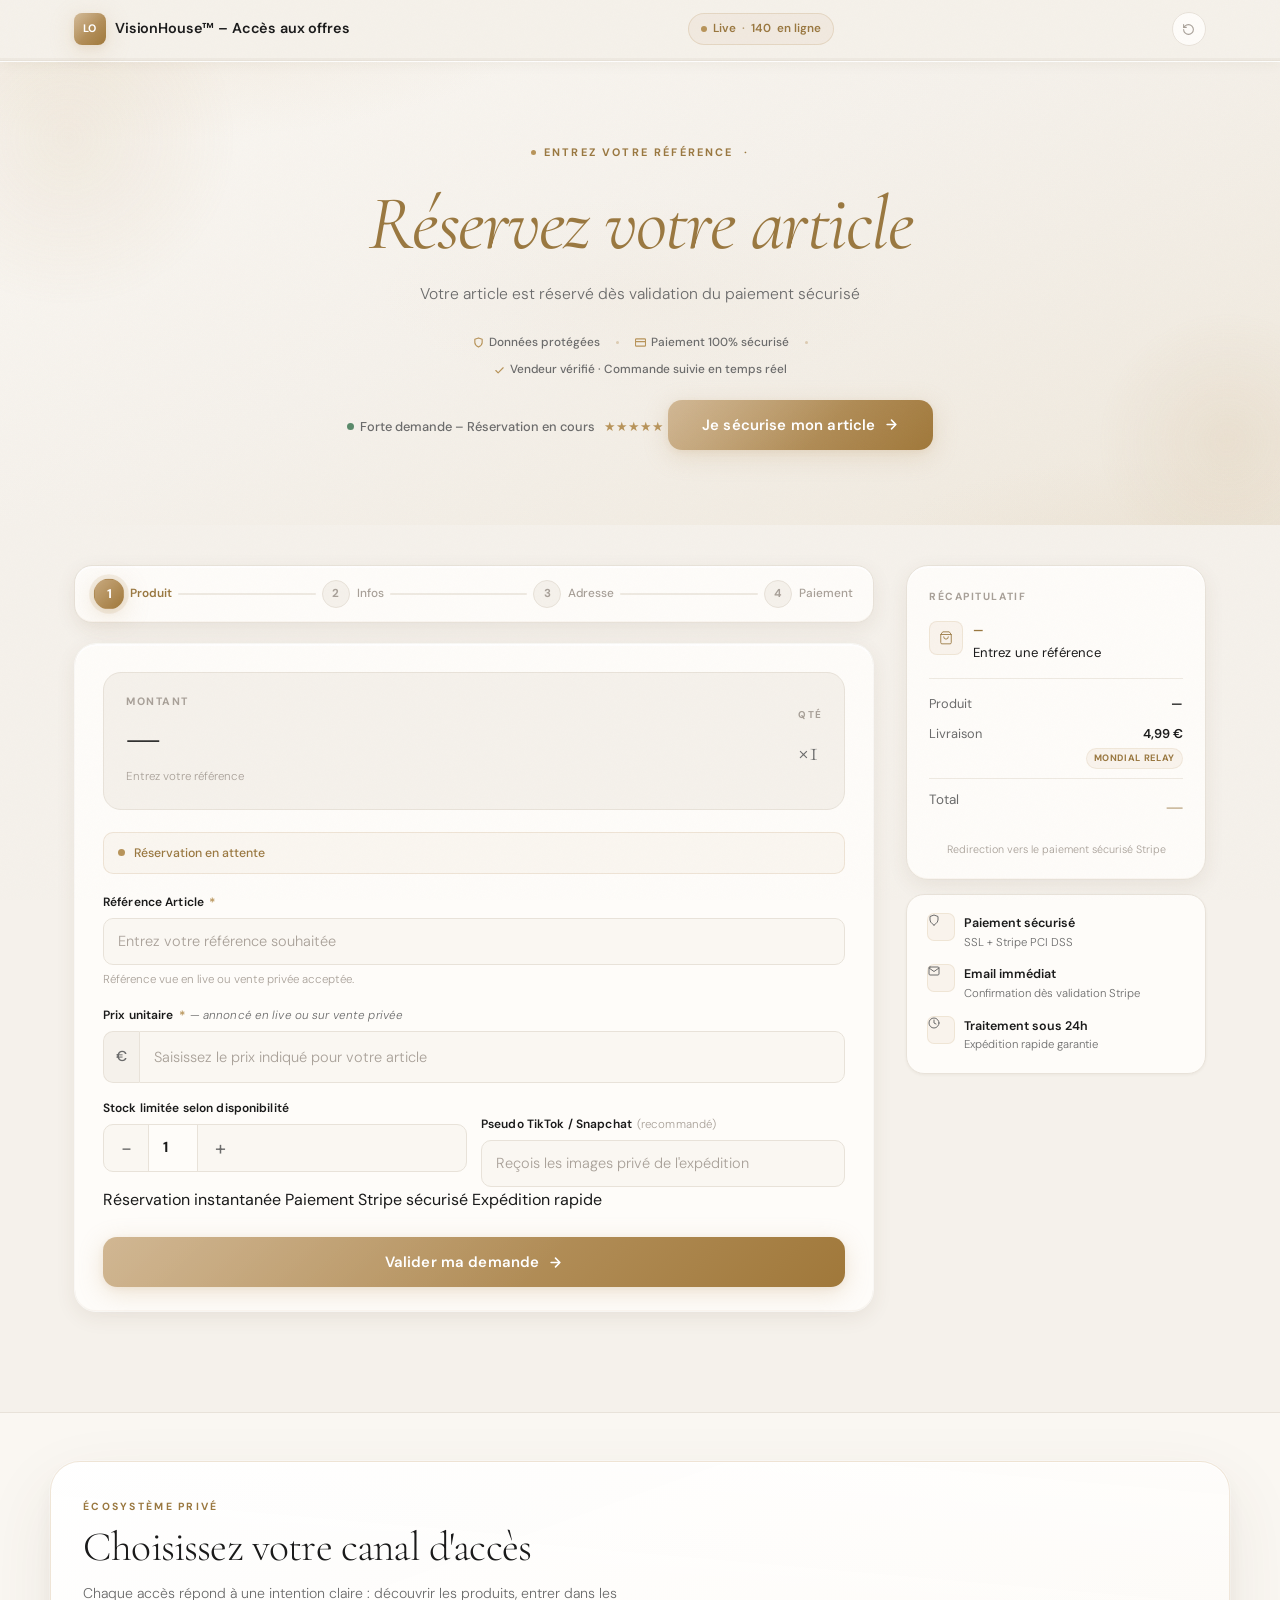
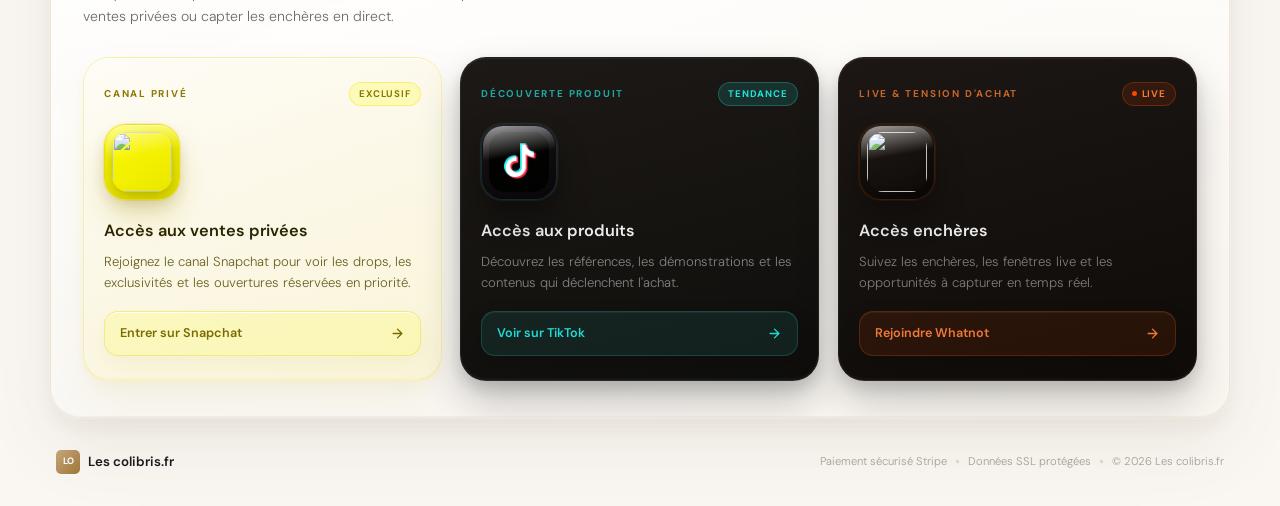
==== index.html @ d2e12705 "Update index.html" ====
<!doctype html>
<html lang="fr">
<head>
  <meta charset="UTF-8" />
  <meta name="viewport" content="width=device-width, initial-scale=1.0, viewport-fit=cover" />
  <title>VisionHouse — Réservation</title>
  <meta name="description" content="Commande express sécurisée. Remplissez en 60 secondes, payez via Stripe." />
  <meta name="theme-color" content="#F5F1EB" />
  <link rel="preconnect" href="https://fonts.googleapis.com" />
  <link rel="preconnect" href="https://fonts.gstatic.com" crossorigin />
  <link href="https://fonts.googleapis.com/css2?family=Cormorant+Garamond:ital,wght@0,300;0,400;0,600;1,300;1,400&family=DM+Sans:opsz,wght@9..40,300;9..40,400;9..40,500;9..40,600&display=swap" rel="stylesheet" />
  <link rel="stylesheet" href="styles.css" />
</head>
<body>

  <div class="grain" aria-hidden="true"></div>

  <!-- ══ TOPBAR ══════════════════════════════════════════════════════ -->
  <header class="topbar" id="topbar" role="banner">
    <div class="topbar-inner">
      <div class="topbar-brand" aria-label="VisionHouse">
        <span class="brand-mark" aria-hidden="true">LO</span>
        <span class="brand-name">VisionHouse™ – Accès aux offres
</span>
      </div>
      <div class="topbar-live" id="topbarLive" role="status" aria-live="polite" aria-label="Indicateur en direct">
        <span class="live-dot" aria-hidden="true"></span>
        <span class="live-label">Live</span>
        <span class="live-sep" aria-hidden="true">·</span>
        <span id="liveViewers" aria-label="Utilisateurs en ligne">142</span>
        <span> en ligne</span>
      </div>
      <button class="reset-btn" id="resetAllBtn" type="button" aria-label="Nouvelle commande" title="Nouvelle commande">
        <svg width="13" height="13" viewBox="0 0 24 24" fill="none" stroke="currentColor" stroke-width="2" stroke-linecap="round" stroke-linejoin="round" aria-hidden="true"><path d="M3 12a9 9 0 1 0 9-9 9.75 9.75 0 0 0-6.74 2.74L3 8"/><path d="M3 3v5h5"/></svg>
      </button>
    </div>
    <div class="progress-track" role="progressbar" aria-label="Progression du formulaire" aria-valuemin="0" aria-valuemax="100" aria-valuenow="0">
      <div class="progress-fill" id="progressBar"></div>
    </div>
  </header>

  <!-- ══ HERO ════════════════════════════════════════════════════════ -->
  <section class="hero" aria-labelledby="heroHeading">
    <div class="hero-orbs" aria-hidden="true">
      <span class="hero-orb hero-orb--1"></span>
      <span class="hero-orb hero-orb--2"></span>
    </div>
    <div class="hero-inner">
      <div class="hero-kicker">
        <span class="kicker-pulse" aria-hidden="true"></span>
        Entrez votre référence &nbsp;·
      </div>
      <h1 class="hero-h1" id="heroHeading"><em>Réservez votre article</em></h1>
      <p class="hero-sub">Votre article est réservé dès validation du paiement sécurisé</p>

      <div class="hero-trust" role="list" aria-label="Garanties">
        <span class="htrust-item" role="listitem">
          <svg width="11" height="11" viewBox="0 0 24 24" fill="none" stroke="currentColor" stroke-width="2.5" stroke-linecap="round" stroke-linejoin="round" aria-hidden="true"><path d="M12 22s8-4 8-10V5l-8-3-8 3v7c0 6 8 10 8 10z"/></svg>
          Données protégées
        </span>
        <span class="htrust-sep" aria-hidden="true"></span>
        <span class="htrust-item" role="listitem">
          <svg width="11" height="11" viewBox="0 0 24 24" fill="none" stroke="currentColor" stroke-width="2.5" stroke-linecap="round" stroke-linejoin="round" aria-hidden="true"><rect x="1" y="4" width="22" height="16" rx="2"/><line x1="1" y1="10" x2="23" y2="10"/></svg>
          Paiement 100% sécurisé
        </span>
        <span class="htrust-sep" aria-hidden="true"></span>
        <span class="htrust-item" role="listitem">
          <svg width="11" height="11" viewBox="0 0 24 24" fill="none" stroke="currentColor" stroke-width="2.5" stroke-linecap="round" stroke-linejoin="round" aria-hidden="true"><polyline points="20 6 9 17 4 12"/></svg>
          Vendeur vérifié · Commande suivie en temps réel
        </span>
      </div>

      <div class="hero-social" role="status" aria-live="polite">
        <span class="social-pulse" aria-hidden="true"></span>
        Forte demande – Réservation en cours
        <span class="social-stars" aria-label="5 étoiles">&nbsp;★★★★★</span>
      </div>

      <a href="#tunnel" class="hero-cta js-ripple">
        Je sécurise mon article
        <svg width="15" height="15" viewBox="0 0 24 24" fill="none" stroke="currentColor" stroke-width="2.5" stroke-linecap="round" stroke-linejoin="round" aria-hidden="true"><path d="M5 12h14M12 5l7 7-7 7"/></svg>
      </a>
    </div>
  </section>

  <!-- ══ TUNNEL ══════════════════════════════════════════════════════ -->
  <main class="tunnel-wrap" id="tunnel">
    <div class="tunnel-layout">

      <!-- ── FORM COLUMN ── -->
      <div class="tunnel-col">

        <!-- Step breadcrumb -->
        <nav class="step-nav" id="stepNav" aria-label="Étapes de commande">
          <div class="sn-item active" id="sn1" data-step="1" aria-current="step" role="button" tabindex="0">
            <span class="sn-num" aria-hidden="true">
              <span class="sn-num-inner">1</span>
              <svg class="sn-check-icon" width="10" height="10" viewBox="0 0 24 24" fill="none" stroke="currentColor" stroke-width="3" stroke-linecap="round" stroke-linejoin="round"><polyline points="20 6 9 17 4 12"/></svg>
            </span>
            <span class="sn-label">Produit</span>
          </div>
          <div class="sn-line" id="snLine1" aria-hidden="true"></div>
          <div class="sn-item" id="sn2" data-step="2" role="button" tabindex="-1">
            <span class="sn-num" aria-hidden="true">
              <span class="sn-num-inner">2</span>
              <svg class="sn-check-icon" width="10" height="10" viewBox="0 0 24 24" fill="none" stroke="currentColor" stroke-width="3" stroke-linecap="round" stroke-linejoin="round"><polyline points="20 6 9 17 4 12"/></svg>
            </span>
            <span class="sn-label">Infos</span>
          </div>
          <div class="sn-line" id="snLine2" aria-hidden="true"></div>
          <div class="sn-item" id="sn3" data-step="3" role="button" tabindex="-1">
            <span class="sn-num" aria-hidden="true">
              <span class="sn-num-inner">3</span>
              <svg class="sn-check-icon" width="10" height="10" viewBox="0 0 24 24" fill="none" stroke="currentColor" stroke-width="3" stroke-linecap="round" stroke-linejoin="round"><polyline points="20 6 9 17 4 12"/></svg>
            </span>
            <span class="sn-label">Adresse</span>
          </div>
          <div class="sn-line" id="snLine3" aria-hidden="true"></div>
          <div class="sn-item" id="sn4" data-step="4" role="button" tabindex="-1">
            <span class="sn-num" aria-hidden="true">
              <span class="sn-num-inner">4</span>
              <svg class="sn-check-icon" width="10" height="10" viewBox="0 0 24 24" fill="none" stroke="currentColor" stroke-width="3" stroke-linecap="round" stroke-linejoin="round"><polyline points="20 6 9 17 4 12"/></svg>
            </span>
            <span class="sn-label">Paiement</span>
          </div>
        </nav>

        <!-- Bandeau retour Stripe (success / canceled) -->
        <div id="stripeReturnBanner" hidden role="status" aria-live="polite"></div>

        <form id="orderForm" method="POST" action="https://formspree.io/f/mdayoorr" novalidate aria-label="Formulaire de commande">
          <!-- ⚙ CONFIG : modifiez uniquement app.js → CONFIG -->
          <!-- Hidden fields Formspree -->
          <input type="hidden" name="_subject"          value="🛍 Nouvelle commande VisionHouse" />
          <input type="hidden" name="intent_id"         id="hiddenIntentId"     value="" />
          <input type="hidden" name="montant_produit"   id="hiddenAmount"       value="0.00" />
          <input type="hidden" name="quantite"          id="hiddenQuantity"     value="1" />
          <input type="hidden" name="montant_livraison" id="hiddenShipping"     value="4.99" />
          <input type="hidden" name="montant_total"     id="hiddenTotal"        value="4.99" />
          <input type="hidden" name="mode_livraison"    id="hiddenDeliveryMode" value="mondial-relay" />
          <input type="hidden" name="transporteur"      id="hiddenTransporter"  value="Mondial Relay" />
          <input type="hidden" name="mode_paiement"     id="hiddenPaymentMode"  value="stripe" />

          <!-- ── Champs de suivi commande (gérés automatiquement par app.js) ── -->
          <!-- reference_commande : identifiant unique VH-AAAA-MM-JJ-HHMMSS-XXXX -->
          <input type="hidden" name="reference_commande" id="hiddenRefCommande"      value="" />
          <!-- statut_commande : "Client en attente de paiement" avant Stripe -->
          <!--                   "Client payé" après confirmation webhook Stripe  -->
          <input type="hidden" name="statut_commande"    id="hiddenStatutCommande"   value="Client en attente de paiement" />
          <!-- statut_logistique : vide avant paiement, "À expédier" après confirmation -->
          <input type="hidden" name="statut_logistique"  id="hiddenStatutLogistique" value="" />

          <input type="text"   name="_gotcha" style="display:none" tabindex="-1" autocomplete="off" aria-hidden="true" />

          <!-- ────────────── STEP 1 — PRODUIT ────────────── -->
          <div class="form-step active" id="step1" role="region" aria-label="Étape 1 : Produit">

            <!-- Dynamic price card -->
            <div class="price-card" id="amountCard">
              <div class="pc-left">
                <span class="pc-label">Montant</span>
                <div class="pc-amount">
                  <span id="amountDisplay" class="pc-num" aria-live="polite">—</span>
                  <span id="amountCurrency" class="pc-curr" aria-hidden="true"></span>
                </div>
                <span class="pc-hint" id="amountHint" aria-live="polite">Entrez votre référence</span>
              </div>
              <div class="pc-right" id="amountCardRight">
                <span class="pc-qty-lbl">Qté</span>
                <span class="pc-qty-val" id="amountQtyDisplay" aria-live="polite">×1</span>
              </div>
            </div>

            <!-- Urgency strip (shown when product recognized) -->
            <div class="urgency-strip" id="urgencyStrip" hidden role="status" aria-live="polite">
              <span class="urg-pulse" aria-hidden="true"></span>
              <span id="urgencyText">Réservation en attente</span>
            </div>

            <div class="field">
              <label class="field-label" for="reference">Référence Article <span class="req" aria-label="obligatoire">*</span></label>
              <div class="input-wrap">
                <input id="reference" name="reference" type="text"
                  class="inp inp--ref"
                  placeholder="Entrez votre référence souhaitée"
                  required autocomplete="off" spellcheck="false"
                  aria-describedby="refHint referenceError" />
                <span class="inp-icon" id="refIcon" aria-hidden="true"></span>
              </div>
              <span class="field-hint" id="refHint">Référence vue en live ou vente privée acceptée.</span>
              <span class="field-err" id="referenceError" role="alert" aria-live="polite"></span>
            </div>

            <div class="field" id="customPriceField" hidden>
              <label class="field-label" for="prix_unitaire">Prix unitaire <span class="req" aria-label="obligatoire">*</span> <em class="field-sublabel">— annoncé en live ou sur vente privée</em></label>
              <div class="input-wrap input-wrap--price">
                <span class="price-pre" aria-hidden="true">€</span>
                <input id="prix_unitaire" name="prix_unitaire" type="number"
                  class="inp inp--price"
                  placeholder="Saisissez le prix indiqué pour votre article" min="0" step="0.01"
                  aria-describedby="prix_unitaireError" />
              </div>
              <span class="field-err" id="prix_unitaireError" role="alert" aria-live="polite"></span>
            </div>

            <div class="row-2">
              <div class="field">
                <label class="field-label" for="quantite">Stock limitée selon disponibilité</label>
                <div class="qty-wrap" role="group" aria-label="Sélecteur de quantité">
                  <button type="button" class="qty-btn" id="qtyMinus" aria-label="Diminuer la quantité">−</button>
                  <input id="quantite" name="quantite" type="number"
                    class="inp inp--qty" value="1" min="1" max="99" readonly
                    aria-label="Quantité" />
                  <button type="button" class="qty-btn" id="qtyPlus" aria-label="Augmenter la quantité">+</button>
                </div>
              </div>
              <div class="field">
                <label class="field-label" for="pseudo">Pseudo TikTok / Snapchat <span class="opt">(recommandé)</span></label>
                <input id="pseudo" name="pseudo" type="text"
                  class="inp" placeholder="Reçois les images privé de l'expédition"
                  autocomplete="username" />
              </div>
            </div>

            <div class="product-confidence" aria-label="Éléments de confiance">
              <span class="pcf-item">Réservation instantanée</span>
              <span class="pcf-dot" aria-hidden="true"></span>
              <span class="pcf-item">Paiement Stripe sécurisé</span>
              <span class="pcf-dot" aria-hidden="true"></span>
              <span class="pcf-item">Expédition rapide</span>
            </div>

            <button type="button" class="step-next js-ripple" id="step1Next" aria-label="Valider ma demande et passer à l'étape suivante">
              Valider ma demande
              <svg width="15" height="15" viewBox="0 0 24 24" fill="none" stroke="currentColor" stroke-width="2.5" stroke-linecap="round" stroke-linejoin="round" aria-hidden="true"><path d="M5 12h14M12 5l7 7-7 7"/></svg>
            </button>
          </div>

          <!-- ────────────── STEP 2 — COORDONNÉES ────────────── -->
          <div class="form-step" id="step2" hidden role="region" aria-label="Étape 2 : Coordonnées">

            <div class="step-summary" id="step1Summary" role="status" aria-live="polite">
              <!-- filled by JS -->
            </div>

            <div class="row-2">
              <div class="field">
                <label class="field-label" for="prenom">Prénom <span class="req" aria-label="obligatoire">*</span></label>
                <input id="prenom" name="prenom" type="text"
                  class="inp" placeholder="Marie"
                  required autocomplete="given-name"
                  aria-describedby="prenomError" />
                <span class="field-err" id="prenomError" role="alert" aria-live="polite"></span>
              </div>
              <div class="field">
                <label class="field-label" for="nom">Nom <span class="req" aria-label="obligatoire">*</span></label>
                <input id="nom" name="nom" type="text"
                  class="inp" placeholder="Dupont"
                  required autocomplete="family-name"
                  aria-describedby="nomError" />
                <span class="field-err" id="nomError" role="alert" aria-live="polite"></span>
              </div>
            </div>

            <div class="field">
              <label class="field-label" for="email">Email <span class="req" aria-label="obligatoire">*</span></label>
              <input id="email" name="email" type="email"
                class="inp" placeholder="marie@email.com"
                required autocomplete="email"
                aria-describedby="emailHint emailError" />
              <span class="field-hint" id="emailHint">Confirmation de commande envoyée ici.</span>
              <span class="field-err" id="emailError" role="alert" aria-live="polite"></span>
            </div>

            <div class="field">
              <label class="field-label" for="telephone">Téléphone <span class="req" aria-label="obligatoire">*</span></label>
              <input id="telephone" name="telephone" type="tel"
                class="inp" placeholder="06 00 00 00 00"
                required autocomplete="tel"
                aria-describedby="telephoneError" />
              <span class="field-err" id="telephoneError" role="alert" aria-live="polite"></span>
            </div>

            <button type="button" class="step-next js-ripple" id="step2Next" aria-label="Continuer vers l'étape adresse">
              Continuer
              <svg width="15" height="15" viewBox="0 0 24 24" fill="none" stroke="currentColor" stroke-width="2.5" stroke-linecap="round" stroke-linejoin="round" aria-hidden="true"><path d="M5 12h14M12 5l7 7-7 7"/></svg>
            </button>
          </div>

          <!-- ────────────── STEP 3 — ADRESSE + LIVRAISON ────────────── -->
          <div class="form-step" id="step3" hidden role="region" aria-label="Étape 3 : Adresse et mode de livraison">

            <div class="step-summary" id="step2Summary" role="status" aria-live="polite">
              <!-- filled by JS -->
            </div>

            <div class="delivery-shell">

              <!-- PANEL ADRESSE -->
              <section class="delivery-panel delivery-panel--address" aria-labelledby="deliveryAddressHeading">
                <div class="delivery-panel-head">
                  <span class="delivery-panel-kicker">Adresse</span>
                  <h3 class="delivery-panel-title" id="deliveryAddressHeading">Confirmez votre adresse de réception</h3>
                  <p class="delivery-panel-sub">Utilisée pour l'expédition et pour vous attribuer le point relais le plus proche.</p>
                </div>

                <div class="field">
                  <label class="field-label" for="adresse1">Adresse <span class="req" aria-label="obligatoire">*</span></label>
                  <input id="adresse1" name="adresse1" type="text"
                    class="inp" placeholder="12 rue de la Paix"
                    required autocomplete="address-line1"
                    aria-describedby="adresse1Error" />
                  <span class="field-err" id="adresse1Error" role="alert" aria-live="polite"></span>
                </div>

                <div class="field">
                  <label class="field-label" for="adresse2">Complément <span class="opt">(optionnel)</span></label>
                  <input id="adresse2" name="adresse2" type="text"
                    class="inp" placeholder="Appartement, bâtiment, étage…"
                    autocomplete="address-line2" />
                </div>

                <div class="row-2 row-2--delivery">
                  <div class="field">
                    <label class="field-label" for="code_postal">Code postal <span class="req" aria-label="obligatoire">*</span></label>
                    <input id="code_postal" name="code_postal" type="text"
                      class="inp" placeholder="75001"
                      required autocomplete="postal-code" inputmode="numeric"
                      aria-describedby="code_postalError" />
                    <span class="field-err" id="code_postalError" role="alert" aria-live="polite"></span>
                  </div>
                  <div class="field">
                    <label class="field-label" for="ville">Ville <span class="req" aria-label="obligatoire">*</span></label>
                    <input id="ville" name="ville" type="text"
                      class="inp" placeholder="Paris"
                      required autocomplete="address-level2"
                      aria-describedby="villeError" />
                    <span class="field-err" id="villeError" role="alert" aria-live="polite"></span>
                  </div>
                </div>

                <div class="field">
                  <label class="field-label" for="pays">Pays</label>
                  <div class="select-wrap">
                    <select id="pays" name="pays" class="inp inp--select" autocomplete="country-name">
                      <option value="France">🇫🇷 France</option>
                      <option value="Belgique">🇧🇪 Belgique</option>
                      <option value="Luxembourg">🇱🇺 Luxembourg</option>
                      <option value="Espagne">🇪🇸 Espagne</option>
                    </select>
                    <span class="select-chevron" aria-hidden="true">
                      <svg width="12" height="12" viewBox="0 0 24 24" fill="none" stroke="currentColor" stroke-width="2.5" stroke-linecap="round" stroke-linejoin="round"><polyline points="6 9 12 15 18 9"/></svg>
                    </span>
                  </div>
                </div>
              </section>

              <!-- ══ PANEL LIVRAISON — Bloc de décision premium ══ -->
              <section class="delivery-panel delivery-panel--mode" aria-labelledby="deliveryModeHeading">
                <div class="delivery-panel-head">
                  <span class="delivery-panel-kicker">Livraison</span>
                  <h3 class="delivery-panel-title" id="deliveryModeHeading">Choisissez votre mode de livraison</h3>
                  <p class="delivery-panel-sub">Expédition sous 24h après confirmation du paiement. Numéro de suivi envoyé par email et SMS.</p>
                </div>

                <!-- ── Grille de choix transporteur ── -->
                <div class="delivery-mode-grid" role="radiogroup" aria-label="Mode de livraison">

                  <!-- Mondial Relay — Point Relais (sans sélection détaillée) -->
                  <button class="delivery-mode-card active" id="dmcMondialRelay"
                    data-mode="mondial-relay" data-price="4.99" data-label="Mondial Relay — Point Relais"
                    type="button" role="radio" aria-checked="true"
                    aria-label="Mondial Relay Point Relais — 4,99 €, 3 à 5 jours ouvrés">
                    <span class="delivery-mode-badge" aria-hidden="true">Le plus choisi</span>
                    <span class="delivery-mode-icon" aria-hidden="true">
                      <img src="Mondial_Relay_France_idA8ymq_lt_0.svg" alt="Mondial Relay" class="delivery-mode-carrier-img delivery-mode-carrier-img--mr" loading="eager" />
                    </span>
                    <span class="delivery-mode-copy">
                      <span class="delivery-mode-title">Point Relais <span class="delivery-mode-carrier-name">Mondial Relay</span></span>
                      <span class="delivery-mode-text">Retrait dans un point relais près de chez vous.</span>
                    </span>
                    <span class="delivery-mode-meta">
                      <span class="delivery-mode-price">4,99&nbsp;€</span>
                      <span class="delivery-mode-delay">3–5 jours ouvrés</span>
                    </span>
                  </button>

                  <!-- Chronopost -->
                  <button class="delivery-mode-card" id="dmcChronopost"
                    data-mode="chronopost" data-price="8.99" data-label="Chronopost — Express"
                    type="button" role="radio" aria-checked="false"
                    aria-label="Chronopost — 8,99 €, livraison express J+1">
                    <span class="delivery-mode-badge delivery-mode-badge--dark" aria-hidden="true">Le plus rapide</span>
                    <span class="delivery-mode-icon" aria-hidden="true">
                      <img src="Chronopost_idjZPOpPAO_0.svg" alt="Chronopost" class="delivery-mode-carrier-img delivery-mode-carrier-img--cp" loading="eager" />
                    </span>
                    <span class="delivery-mode-copy">
                      <span class="delivery-mode-title">Express prioritaire <span class="delivery-mode-carrier-name">Chronopost</span></span>
                      <span class="delivery-mode-text">Livraison express. Remise en main propre, signature incluse.</span>
                    </span>
                    <span class="delivery-mode-meta">
                      <span class="delivery-mode-price">8,99&nbsp;€</span>
                      <span class="delivery-mode-delay">Express</span>
                    </span>
                  </button>

                </div><!-- /delivery-mode-grid -->

                <!-- ── Note de réassurance Mondial Relay (sans friction de sélection) ── -->
                <div class="mr-relay-note" id="mrRelayNote" role="note" aria-live="polite">
                  <span class="mr-relay-note-icon" aria-hidden="true">
                    <svg width="12" height="12" viewBox="0 0 24 24" fill="none" stroke="currentColor" stroke-width="2.2" stroke-linecap="round" stroke-linejoin="round"><circle cx="12" cy="12" r="10"/><line x1="12" y1="8" x2="12" y2="12"/><line x1="12" y1="16" x2="12.01" y2="16"/></svg>
                  </span>
                  <span>Le point relais le plus proche de votre adresse vous sera confirmé par email après validation du paiement.</span>
                </div>

                <!-- ── Réassurance transporteurs ── -->
                <div class="delivery-trust-strip" role="complementary" aria-label="Garanties de livraison">
                  <div class="dts-item">
                    <svg width="12" height="12" viewBox="0 0 24 24" fill="none" stroke="currentColor" stroke-width="2.2" stroke-linecap="round" stroke-linejoin="round" aria-hidden="true"><path d="M12 22s8-4 8-10V5l-8-3-8 3v7c0 6 8 10 8 10z"/><polyline points="9 12 11 14 15 10"/></svg>
                    Expédition sous 24h
                  </div>
                  <span class="dts-sep" aria-hidden="true"></span>
                  <div class="dts-item">
                    <svg width="12" height="12" viewBox="0 0 24 24" fill="none" stroke="currentColor" stroke-width="2.2" stroke-linecap="round" stroke-linejoin="round" aria-hidden="true"><path d="M4 4h16c1.1 0 2 .9 2 2v12c0 1.1-.9 2-2 2H4c-1.1 0-2-.9-2-2V6c0-1.1.9-2 2-2z"/><polyline points="22,6 12,13 2,6"/></svg>
                    Suivi email &amp; SMS inclus
                  </div>
                  <span class="dts-sep" aria-hidden="true"></span>
                  <div class="dts-item">
                    <svg width="12" height="12" viewBox="0 0 24 24" fill="none" stroke="currentColor" stroke-width="2.2" stroke-linecap="round" stroke-linejoin="round" aria-hidden="true"><circle cx="12" cy="12" r="10"/><polyline points="12 6 12 12 16 14"/></svg>
                    Livraison après paiement confirmé
                  </div>
                </div>

              </section><!-- /delivery-panel--mode -->

            </div><!-- /delivery-shell -->

            <div class="field">
              <label class="field-label" for="notes">Notes <span class="opt">(optionnel)</span></label>
              <textarea id="notes" name="notes" class="inp inp--ta"
                placeholder="Couleur, taille, précision…" rows="2"
                aria-label="Notes supplémentaires optionnelles"></textarea>
            </div>

            <button type="button" class="step-next js-ripple" id="step3Next" aria-label="Continuer">
              Continuer
              <svg width="15" height="15" viewBox="0 0 24 24" fill="none" stroke="currentColor" stroke-width="2.5" stroke-linecap="round" stroke-linejoin="round" aria-hidden="true"><path d="M5 12h14M12 5l7 7-7 7"/></svg>
            </button>
          </div>

          <!-- ────────────── STEP 4 — PAIEMENT ────────────── -->
          <div class="form-step" id="step4" hidden role="region" aria-label="Étape 4 : Récapitulatif et finalisation de commande">

            <!-- Récap commande complet -->
            <div class="order-recap" id="orderRecap" aria-label="Récapitulatif de votre commande">
              <div class="recap-product">
                <div class="recap-info">
                  <span class="recap-ref" id="summaryRef">—</span>
                  <span class="recap-name" id="summaryName">—</span>
                </div>
                <span class="recap-qty" id="summaryQty" aria-label="Quantité"></span>
              </div>
              <div class="recap-lines" aria-label="Détail de la commande">
                <div class="recap-line">
                  <span>Produit</span>
                  <strong id="summaryAmount" aria-live="polite">—</strong>
                </div>
                <div class="recap-line recap-line--delivery-block">
                  <span>Livraison</span>
                  <div class="recap-delivery-info">
                    <strong id="summaryShipping" aria-live="polite">—</strong>
                    <span class="recap-delivery-label" id="summaryDeliveryLabel" aria-live="polite">—</span>
                  </div>
                </div>
                <div class="recap-line recap-total">
                  <span>Total TTC</span>
                  <strong id="summaryTotal" aria-live="polite">—</strong>
                </div>
              </div>
            </div>

            <!-- Bloc réassurance paiement Stripe -->
            <div class="stripe-pay-block" aria-label="Paiement sécurisé via Stripe">
              <div class="spb-left">
                <span class="spb-icon" aria-hidden="true">
                  <svg width="18" height="18" viewBox="0 0 24 24" fill="none" stroke="currentColor" stroke-width="2" stroke-linecap="round" stroke-linejoin="round"><rect x="3" y="11" width="18" height="11" rx="2"/><path d="M7 11V7a5 5 0 0 1 10 0v4"/></svg>
                </span>
                <div class="spb-copy">
                  <span class="spb-title">Paiement 100&nbsp;% sécurisé</span>
                  <span class="spb-meta">Visa · Mastercard · 3D&nbsp;Secure</span>
                </div>
              </div>
              <div class="spb-badges" aria-hidden="true">
                <span class="spb-badge"></span>
                <span class="spb-badge spb-badge--visa">Visa</span>
                <span class="spb-badge spb-badge--mc">Mastercard</span>
              </div>
            </div>

            <!-- Nudge final -->
            <div class="payment-nudge" role="note">
              <strong>Dernière étape :</strong> vous allez être redirigé vers Stripe pour confirmer votre paiement et finaliser la réservation.
            </div>

            <!-- Bouton principal Stripe — href centralisé dans CONFIG.stripeLink -->
            <button type="submit" class="cta-btn cta-btn--stripe js-ripple" id="submitBtn">
              <svg width="16" height="16" viewBox="0 0 24 24" fill="none" stroke="currentColor" stroke-width="2.2" stroke-linecap="round" stroke-linejoin="round" aria-hidden="true"><rect x="3" y="11" width="18" height="11" rx="2"/><path d="M7 11V7a5 5 0 0 1 10 0v4"/></svg>
              <span id="submitBtnText">Finaliser le paiement sur Stripe</span>
              <svg class="cta-arrow" width="17" height="17" viewBox="0 0 24 24" fill="none" stroke="currentColor" stroke-width="2.5" stroke-linecap="round" stroke-linejoin="round" aria-hidden="true"><path d="M5 12h14M12 5l7 7-7 7"/></svg>
            </button>

            <p class="legal-text">
              En cliquant, vous êtes redirigé vers Stripe pour finaliser votre paiement.
              Aucune donnée bancaire n'est collectée ni stockée sur nos serveurs.
              Transaction protégée par chiffrement SSL et authentification 3D&nbsp;Secure.
              Votre commande est confirmée uniquement après validation par Stripe.
            </p>

          </div><!-- /step4 -->

        </form>
      </div><!-- /tunnel-col -->

      <!-- ── SIDEBAR (desktop only) ── -->
      <aside class="sidebar" id="sidebar" aria-label="Récapitulatif de commande">

        <div class="sb-summary">
          <div class="sb-sum-header">
            <span class="sb-sum-kicker">Récapitulatif</span>
          </div>
          <div class="sb-product">
            <div class="sb-product-icon" aria-hidden="true">
              <svg width="14" height="14" viewBox="0 0 24 24" fill="none" stroke="currentColor" stroke-width="1.5" stroke-linecap="round" stroke-linejoin="round"><path d="M6 2L3 6v14a2 2 0 0 0 2 2h14a2 2 0 0 0 2-2V6l-3-4z"/><line x1="3" y1="6" x2="21" y2="6"/><path d="M16 10a4 4 0 0 1-8 0"/></svg>
            </div>
            <div class="sb-product-info">
              <span class="sb-prod-ref" id="sbRef" aria-live="polite">—</span>
              <span class="sb-prod-name" id="sbName" aria-live="polite">Entrez une référence</span>
            </div>
          </div>
          <div class="sb-lines">
            <div class="sb-line"><span>Produit</span><strong id="sbAmount" aria-live="polite">—</strong></div>
            <div class="sb-line sb-line--shipping">
              <span>Livraison</span>
              <div class="sb-shipping-detail">
                <strong id="sbShipping" aria-live="polite">4,99&nbsp;€</strong>
                <span class="sb-delivery-label" id="sbDeliveryLabel" aria-live="polite">Mondial Relay</span>
              </div>
            </div>
            <div class="sb-line sb-line--total"><span>Total</span><strong id="sbTotal" aria-live="polite">—</strong></div>
          </div>
          <!-- Lien Stripe — href injecté par JS depuis CONFIG.stripeLink, visible au step 4 uniquement -->
          <a id="sidebarStripeLink" class="sb-pay-cta js-ripple hidden" href="#" aria-label="Finaliser le paiement sur Stripe">
            <svg width="13" height="13" viewBox="0 0 24 24" fill="none" stroke="currentColor" stroke-width="2.2" stroke-linecap="round" stroke-linejoin="round" aria-hidden="true"><rect x="3" y="11" width="18" height="11" rx="2"/><path d="M7 11V7a5 5 0 0 1 10 0v4"/></svg>
            Finaliser sur Stripe
            <svg width="11" height="11" viewBox="0 0 24 24" fill="none" stroke="currentColor" stroke-width="2.5" stroke-linecap="round" stroke-linejoin="round" aria-hidden="true"><path d="M18 13v6a2 2 0 0 1-2 2H5a2 2 0 0 1-2-2V8a2 2 0 0 1 2-2h6"/><polyline points="15 3 21 3 21 9"/><line x1="10" y1="14" x2="21" y2="3"/></svg>
          </a>
          <p class="sb-stripe-note">Redirection vers le paiement sécurisé Stripe</p>
        </div>

        <div class="sb-trust" role="list" aria-label="Garanties de sécurité">
          <div class="sb-trust-item" role="listitem">
            <span class="sti-icon" aria-hidden="true">
              <svg width="12" height="12" viewBox="0 0 24 24" fill="none" stroke="currentColor" stroke-width="2" stroke-linecap="round" stroke-linejoin="round"><path d="M12 22s8-4 8-10V5l-8-3-8 3v7c0 6 8 10 8 10z"/></svg>
            </span>
            <div><strong>Paiement sécurisé</strong><span>SSL + Stripe PCI DSS</span></div>
          </div>
          <div class="sb-trust-item" role="listitem">
            <span class="sti-icon" aria-hidden="true">
              <svg width="12" height="12" viewBox="0 0 24 24" fill="none" stroke="currentColor" stroke-width="2" stroke-linecap="round" stroke-linejoin="round"><path d="M4 4h16c1.1 0 2 .9 2 2v12c0 1.1-.9 2-2 2H4c-1.1 0-2-.9-2-2V6c0-1.1.9-2 2-2z"/><polyline points="22,6 12,13 2,6"/></svg>
            </span>
            <div><strong>Email immédiat</strong><span>Confirmation dès validation Stripe</span></div>
          </div>
          <div class="sb-trust-item" role="listitem">
            <span class="sti-icon" aria-hidden="true">
              <svg width="12" height="12" viewBox="0 0 24 24" fill="none" stroke="currentColor" stroke-width="2" stroke-linecap="round" stroke-linejoin="round"><circle cx="12" cy="12" r="10"/><polyline points="12 6 12 12 16 14"/></svg>
            </span>
            <div><strong>Traitement sous 24h</strong><span>Expédition rapide garantie</span></div>
          </div>
        </div>
      </aside>
    </div>
  </main>

  <!-- ══ MOBILE BOTTOM BAR ═══════════════════════════════════════════ -->
  <div class="mob-bar" id="mobileBar" role="complementary" aria-label="Barre d'action mobile">
    <button class="mob-summary-trigger" id="mobSummaryTrigger" type="button" aria-label="Voir le récapitulatif" aria-haspopup="dialog" aria-controls="mobSummarySheet" aria-expanded="false">
      <span class="mob-ref" id="mbbRef" aria-live="polite"></span>
      <div class="mob-total">
        <span class="mob-total-lbl">Total</span>
        <span class="mob-total-val" id="mbbTotal" aria-live="polite">—</span>
      </div>
    </button>
    <button class="mob-cta js-ripple" id="mbbCta" type="button" aria-label="Commander">Commander →</button>
  </div>

  <div class="mob-sheet-backdrop" id="mobSheetBackdrop" hidden></div>
  <section class="mob-summary-sheet" id="mobSummarySheet" aria-label="Récapitulatif mobile" aria-hidden="true" hidden>
    <div class="mob-sheet-handle" aria-hidden="true"></div>
    <div class="mob-sheet-head">
      <div>
        <span class="mob-sheet-kicker">Récapitulatif</span>
        <h3 class="mob-sheet-title">Votre commande</h3>
      </div>
      <button class="mob-sheet-close" id="mobSheetClose" type="button" aria-label="Fermer le récapitulatif">
        <svg width="16" height="16" viewBox="0 0 24 24" fill="none" stroke="currentColor" stroke-width="2.2" stroke-linecap="round" stroke-linejoin="round" aria-hidden="true"><line x1="18" y1="6" x2="6" y2="18"/><line x1="6" y1="6" x2="18" y2="18"/></svg>
      </button>
    </div>

    <div class="mob-sheet-product">
      <span class="mob-sheet-ref" id="mobSheetRef">—</span>
      <span class="mob-sheet-name" id="mobSheetName">—</span>
      <span class="mob-sheet-qty" id="mobSheetQty">×1</span>
    </div>

    <div class="mob-sheet-lines" aria-label="Détail du panier">
      <div class="mob-sheet-line"><span>Produit</span><strong id="mobSheetAmount">—</strong></div>
      <div class="mob-sheet-line mob-sheet-line--delivery">
        <span>Livraison</span>
        <div class="mob-sheet-delivery-info">
          <strong id="mobSheetShipping">4,99&nbsp;€</strong>
          <span class="mob-sheet-delivery-label" id="mobSheetDeliveryLabel">Mondial Relay</span>
        </div>
      </div>
      <div class="mob-sheet-line mob-sheet-line--total"><span>Total</span><strong id="mobSheetTotal">—</strong></div>
    </div>

    <div class="mob-sheet-trust" aria-label="Garanties">
      <div class="mob-sheet-trust-item">
        <span class="mob-sheet-trust-icon" aria-hidden="true">
          <svg width="12" height="12" viewBox="0 0 24 24" fill="none" stroke="currentColor" stroke-width="2" stroke-linecap="round" stroke-linejoin="round"><path d="M12 22s8-4 8-10V5l-8-3-8 3v7c0 6 8 10 8 10z"/></svg>
        </span>
        <div><strong>Paiement sécurisé</strong><span>Stripe · SSL · 3D Secure</span></div>
      </div>
      <div class="mob-sheet-trust-item">
        <span class="mob-sheet-trust-icon" aria-hidden="true">
          <svg width="12" height="12" viewBox="0 0 24 24" fill="none" stroke="currentColor" stroke-width="2" stroke-linecap="round" stroke-linejoin="round"><path d="M4 4h16c1.1 0 2 .9 2 2v12c0 1.1-.9 2-2 2H4c-1.1 0-2-.9-2-2V6c0-1.1.9-2 2-2z"/><polyline points="22,6 12,13 2,6"/></svg>
        </span>
        <div><strong>Expédition 24–48h</strong><span>Mondial Relay · Chronopost</span></div>
      </div>
    </div>
  </section>

  <!-- ══ PURCHASE POPUP ══════════════════════════════════════════════ -->
  <div class="purchase-popup" id="purchasePopup" aria-live="polite" aria-atomic="true" role="status">
    <div class="pp-avatar" aria-hidden="true">
      <svg width="14" height="14" viewBox="0 0 24 24" fill="none" stroke="currentColor" stroke-width="1.5" stroke-linecap="round" stroke-linejoin="round"><path d="M20 21v-2a4 4 0 0 0-4-4H8a4 4 0 0 0-4 4v2"/><circle cx="12" cy="7" r="4"/></svg>
    </div>
    <div class="pp-text">
      <strong id="ppName">Marie D.</strong>
      <span id="ppProduct">vient de commander QZ01</span>
    </div>
    <span class="pp-when" id="ppTime">à l'instant</span>
  </div>

  <!-- ══ FOOTER & SOCIAL HUB ════════════════════════════════════════ -->
  <footer class="footer" role="contentinfo">
    <div class="footer-inner footer-inner--stack">
      <section class="social-hub" aria-labelledby="socialHubTitle">
        <div class="social-hub-head">
          <span class="social-hub-kicker">Écosystème privé</span>
          <h2 class="social-hub-title" id="socialHubTitle">Choisissez votre canal d'accès</h2>
          <p class="social-hub-sub">Chaque accès répond à une intention claire : découvrir les produits, entrer dans les ventes privées ou capter les enchères en direct.</p>
        </div>

        <nav class="social-grid" aria-label="Accès réseaux sociaux">

          <!-- ⚙ hrefs injectés par JS depuis CONFIG.social -->
          <!-- SNAPCHAT -->
          <a class="social-card social-card--snap" href="#"
             target="_blank" rel="noopener noreferrer" aria-label="Rejoindre sur Snapchat — Accès aux ventes privées (ouvre un nouvel onglet)">
            <span class="social-card-glow" aria-hidden="true"></span>
            <span class="social-card-inner">
              <span class="social-card-top">
                <span class="social-card-topline">Canal privé</span>
                <span class="social-card-platform-tag snap-tag">Exclusif</span>
              </span>
              <span class="social-card-logo-wrap" aria-hidden="true">
                <img src="snapchat.jpeg" alt="" class="social-card-logo" loading="lazy" />
                <span class="social-card-logo-glow" aria-hidden="true"></span>
              </span>
              <span class="social-card-body">
                <span class="social-card-title">Accès aux ventes privées</span>
                <span class="social-card-text">Rejoignez le canal Snapchat pour voir les drops, les exclusivités et les ouvertures réservées en priorité.</span>
              </span>
              <span class="social-card-cta">
                Entrer sur Snapchat
                <svg width="15" height="15" viewBox="0 0 24 24" fill="none" stroke="currentColor" stroke-width="2.2" stroke-linecap="round" stroke-linejoin="round" aria-hidden="true"><path d="M5 12h14M12 5l7 7-7 7"/></svg>
              </span>
            </span>
          </a>

          <!-- TIKTOK -->
          <a class="social-card social-card--tiktok" href="#"
             target="_blank" rel="noopener noreferrer" aria-label="Voir sur TikTok — Accès aux produits (ouvre un nouvel onglet)">
            <span class="social-card-glow" aria-hidden="true"></span>
            <span class="social-card-inner">
              <span class="social-card-top">
                <span class="social-card-topline">Découverte produit</span>
                <span class="social-card-platform-tag tiktok-tag">Tendance</span>
              </span>
              <span class="social-card-logo-wrap" aria-hidden="true">
                <img src="tiktok.jpeg" alt="" class="social-card-logo" loading="lazy" />
                <span class="social-card-logo-glow" aria-hidden="true"></span>
              </span>
              <span class="social-card-body">
                <span class="social-card-title">Accès aux produits</span>
                <span class="social-card-text">Découvrez les références, les démonstrations et les contenus qui déclenchent l'achat.</span>
              </span>
              <span class="social-card-cta">
                Voir sur TikTok
                <svg width="15" height="15" viewBox="0 0 24 24" fill="none" stroke="currentColor" stroke-width="2.2" stroke-linecap="round" stroke-linejoin="round" aria-hidden="true"><path d="M5 12h14M12 5l7 7-7 7"/></svg>
              </span>
            </span>
          </a>

          <!-- WHATNOT -->
          <a class="social-card social-card--whatnot" href="#"
             target="_blank" rel="noopener noreferrer" aria-label="Rejoindre sur Whatnot — Accès enchères (ouvre un nouvel onglet)">
            <span class="social-card-glow" aria-hidden="true"></span>
            <span class="social-card-inner">
              <span class="social-card-top">
                <span class="social-card-topline">Live &amp; tension d'achat</span>
                <span class="social-card-platform-tag whatnot-tag">
                  <span class="whatnot-live-pulse" aria-hidden="true"></span>
                  Live
                </span>
              </span>
              <span class="social-card-logo-wrap" aria-hidden="true">
                <img src="whatnot.jpeg" alt="" class="social-card-logo" loading="lazy" />
                <span class="social-card-logo-glow" aria-hidden="true"></span>
              </span>
              <span class="social-card-body">
                <span class="social-card-title">Accès enchères</span>
                <span class="social-card-text">Suivez les enchères, les fenêtres live et les opportunités à capturer en temps réel.</span>
              </span>
              <span class="social-card-cta">
                Rejoindre Whatnot
                <svg width="15" height="15" viewBox="0 0 24 24" fill="none" stroke="currentColor" stroke-width="2.2" stroke-linecap="round" stroke-linejoin="round" aria-hidden="true"><path d="M5 12h14M12 5l7 7-7 7"/></svg>
              </span>
            </span>
          </a>
        </nav>
      </section>

      <div class="footer-bottomline">
        <div class="footer-brand">
          <span class="footer-mark" aria-hidden="true">LO</span>
          <span>Les colibris.fr</span>
        </div>

        <div class="footer-meta" role="list" aria-label="Informations légales">
          <span role="listitem">Paiement sécurisé Stripe</span>
          <span class="f-dot" aria-hidden="true"></span>
          <span role="listitem">Données SSL protégées</span>
          <span class="f-dot" aria-hidden="true"></span>
          <span role="listitem">© 2026 Les colibris.fr</span>
        </div>
      </div>
    </div>
  </footer>

  <script src="app.js"></script>
</body>
</html>
---- styles.css ----
/* ══════════════════════════════════════════════════════════════
   LIVEORDER PRO — styles.css v6.0
   Architecture : CRO-First · Mobile-First · Luxury Minimal
   Palette      : Warm Ivory · Sand Gold · Deep Charcoal
   Type         : Cormorant Garamond + DM Sans
   Upgraded     : Social Hub · Premium states · Mobile UX
══════════════════════════════════════════════════════════════ */

/* ─── TOKENS ──────────────────────────────────────────────────── */
:root {
  --bg:          #F5F1EB;
  --bg-2:        #FAF7F2;
  --bg-card:     #FEFCF9;

  --border:        #E8E2D9;
  --border-subtle: #EEE9E1;
  --border-active: #C8A97E;
  --border-hover:  rgba(200,169,126,.5);

  --text:       #1A1A1A;
  --text-muted: #6B6B6B;
  --text-dim:   #A8A098;

  --gold:       #B8945A;
  --gold-lt:    #C8A97E;
  --gold-dk:    #9A7840;
  --gold-glow:  rgba(200,169,126,.10);
  --gold-btn:   linear-gradient(135deg, #C8A97E 0%, #A0783A 100%);
  --gold-btn-hover: linear-gradient(135deg, #D4B78C 0%, #B08848 100%);

  --green:        #5A8A6A;
  --green-bg:     #EBF3EE;
  --green-border: rgba(90,138,106,.3);
  --red:          #B5614A;
  --red-bg:       #FAEEEB;
  --red-border:   rgba(181,97,74,.25);

  --shadow-xs:      0 1px 3px rgba(90,70,40,.06);
  --shadow-sm:      0 4px 16px rgba(90,70,40,.08), 0 1px 4px rgba(90,70,40,.04);
  --shadow-md:      0 8px 28px rgba(90,70,40,.10), 0 2px 8px rgba(90,70,40,.05);
  --shadow-card:    0 2px 0 rgba(255,255,255,.85) inset, 0 -1px 0 rgba(200,169,126,.08) inset, 0 6px 20px rgba(90,70,40,.08);
  --shadow-gold:    0 6px 24px rgba(200,169,126,.30), 0 2px 6px rgba(200,169,126,.15);
  --shadow-gold-lg: 0 14px 40px rgba(200,169,126,.42), 0 4px 12px rgba(200,169,126,.20);

  --r-sm: 10px;
  --r-md: 14px;
  --r-lg: 18px;
  --r-xl: 22px;
  --r-full: 999px;

  --t:        .22s cubic-bezier(.4,0,.2,1);
  --t-spring: .42s cubic-bezier(.34,1.56,.64,1);
  --t-slow:   .38s cubic-bezier(.4,0,.2,1);

  --max-w:    1180px;
  --topbar-h: 58px;
  --col-form: 580px;
}

/* ─── RESET ──────────────────────────────────────────────────── */
*,*::before,*::after { box-sizing:border-box; margin:0; padding:0; }
html {
  scroll-behavior: smooth;
  scroll-padding-top: calc(var(--topbar-h) + 16px);
}
body {
  font-family: 'DM Sans', system-ui, sans-serif;
  background: var(--bg);
  color: var(--text);
  min-height: 100vh;
  overflow-x: hidden;
  line-height: 1.65;
  -webkit-font-smoothing: antialiased;
  -moz-osx-font-smoothing: grayscale;
}
a  { color: inherit; text-decoration: none; }
button { font-family: inherit; cursor: pointer; border: none; background: none; }
input, select, textarea { font-family: inherit; }
fieldset { border: none; }
legend { float: left; width: 100%; }

/* ─── GRAIN ──────────────────────────────────────────────────── */
.grain {
  position: fixed; inset: 0;
  pointer-events: none; z-index: 9999; opacity: .022;
  background-image: url("data:image/svg+xml,%3Csvg viewBox='0 0 256 256' xmlns='http://www.w3.org/2000/svg'%3E%3Cfilter id='n'%3E%3CfeTurbulence type='fractalNoise' baseFrequency='.9' numOctaves='4' stitchTiles='stitch'/%3E%3C/filter%3E%3Crect width='100%25' height='100%25' filter='url(%23n)'/%3E%3C/svg%3E");
  background-size: 180px;
  will-change: opacity;
}

/* ════════════════════════════════════════════════════════════════
   TOPBAR
════════════════════════════════════════════════════════════════ */
.topbar {
  position: sticky; top: 0; z-index: 200;
  background: rgba(245,241,235,.96);
  backdrop-filter: blur(24px) saturate(200%);
  -webkit-backdrop-filter: blur(24px) saturate(200%);
  border-bottom: 1px solid var(--border);
  box-shadow: 0 1px 0 rgba(255,255,255,.9), 0 2px 14px rgba(90,70,40,.06);
}
.topbar-inner {
  max-width: var(--max-w); margin: 0 auto;
  padding: 0 24px; height: var(--topbar-h);
  display: flex; align-items: center; justify-content: space-between; gap: 12px;
}
.topbar-brand { display: flex; align-items: center; gap: 9px; flex-shrink: 0; }
.brand-mark {
  width: 32px; height: 32px; border-radius: 8px;
  background: var(--gold-btn); display: grid; place-items: center;
  font-weight: 700; font-size: .68rem; color: #fff; letter-spacing: .04em;
  box-shadow: var(--shadow-gold);
  flex-shrink: 0;
  position: relative;
}
.brand-mark::after {
  content: '';
  position: absolute; inset: 0; border-radius: 8px;
  background: linear-gradient(135deg, rgba(255,255,255,.20) 0%, transparent 55%);
  pointer-events: none;
}
.brand-name { font-weight: 600; font-size: .9rem; letter-spacing: -.01em; }

.topbar-live {
  display: flex; align-items: center; gap: 6px;
  padding: 5px 12px; border-radius: var(--r-full);
  background: var(--gold-glow); border: 1px solid rgba(200,169,126,.3);
  font-size: .73rem; font-weight: 600; color: var(--gold-dk);
  transition: background var(--t);
}
.topbar-live:hover { background: rgba(200,169,126,.15); }
.live-dot {
  width: 6px; height: 6px; border-radius: 50%;
  background: var(--gold); flex-shrink: 0;
  animation: pulse 2s ease infinite;
}
.live-sep,.live-count { opacity: .7; }

.reset-btn {
  width: 34px; height: 34px; border-radius: 50%;
  border: 1px solid var(--border); background: var(--bg-card);
  color: var(--text-dim); transition: var(--t);
  display: grid; place-items: center; flex-shrink: 0;
}
.reset-btn:hover {
  color: var(--text-muted); border-color: var(--border-active);
  transform: rotate(-30deg);
  box-shadow: 0 0 0 4px rgba(200,169,126,.08);
}
.reset-btn:active { transform: rotate(-50deg) scale(.92); }
.reset-btn:focus-visible {
  outline: 2px solid var(--gold-lt);
  outline-offset: 2px;
}

.progress-track { height: 2px; background: var(--border-subtle); }
.progress-fill {
  height: 100%;
  background: linear-gradient(90deg, var(--gold-dk), var(--gold-lt), var(--gold-dk));
  background-size: 200% 100%;
  border-radius: 0 2px 2px 0;
  transition: width .55s cubic-bezier(.4,0,.2,1);
  width: 0;
  animation: shimmerBar 3s ease-in-out infinite;
}
@keyframes shimmerBar {
  0%   { background-position: 0% 0; }
  100% { background-position: 200% 0; }
}

/* ════════════════════════════════════════════════════════════════
   HERO
════════════════════════════════════════════════════════════════ */
.hero {
  position: relative; overflow: hidden;
  padding: 76px 24px 60px; text-align: center;
  background: linear-gradient(155deg, #FAF7F2 0%, #F5F1EB 45%, #EFE8DC 100%);
}
.hero::before {
  content: '';
  position: absolute; inset: 0;
  background:
    radial-gradient(ellipse 60% 50% at 10% -10%, rgba(200,169,126,.15), transparent 55%),
    radial-gradient(ellipse 42% 45% at 90% 110%, rgba(200,169,126,.10), transparent 55%),
    radial-gradient(ellipse 30% 30% at 50% 50%, rgba(200,169,126,.04), transparent 70%);
  pointer-events: none;
}
/* Floating orbs */
.hero-orbs { position: absolute; inset: 0; pointer-events: none; overflow: hidden; }
.hero-orb {
  position: absolute; border-radius: 50%;
  background: radial-gradient(circle, rgba(200,169,126,.14), transparent 70%);
  animation: orbFloat 8s ease-in-out infinite;
  will-change: transform;
}
.hero-orb--1 { width: 340px; height: 340px; top: -20%; left: -8%; animation-delay: 0s; }
.hero-orb--2 { width: 260px; height: 260px; bottom: -10%; right: -6%; animation-delay: -4s; }
@keyframes orbFloat {
  0%,100% { transform: translate(0,0) scale(1); }
  50%      { transform: translate(12px,-16px) scale(1.04); }
}

.hero-inner { max-width: 620px; margin: 0 auto; position: relative; z-index: 2; }

.hero-kicker {
  display: inline-flex; align-items: center; gap: 8px;
  font-size: .68rem; font-weight: 700; text-transform: uppercase;
  letter-spacing: .2em; color: var(--gold-dk);
  margin-bottom: 22px;
  animation: fadeUp .55s ease both;
}
.kicker-pulse {
  width: 5px; height: 5px; border-radius: 50%; background: var(--gold);
  animation: pulse 2.2s ease infinite; flex-shrink: 0;
}

.hero-h1 {
  font-family: 'Cormorant Garamond', Georgia, serif;
  font-size: clamp(2.6rem, 6vw, 4.8rem);
  font-weight: 300; line-height: 1.06; letter-spacing: -.02em;
  margin-bottom: 16px;
  animation: fadeUp .55s .07s ease both;
}
.hero-h1 em { font-style: italic; color: var(--gold-dk); font-weight: 400; }

.hero-sub {
  font-size: .98rem; color: var(--text-muted); font-weight: 300;
  margin-bottom: 26px;
  animation: fadeUp .55s .14s ease both;
}

.hero-trust {
  display: flex; flex-wrap: wrap; align-items: center; justify-content: center;
  gap: 8px 16px; margin-bottom: 20px;
  animation: fadeUp .55s .20s ease both;
}
.htrust-item {
  display: inline-flex; align-items: center; gap: 5px;
  font-size: .74rem; font-weight: 500; color: var(--text-muted);
}
.htrust-item svg { color: var(--gold); flex-shrink: 0; }
.htrust-sep {
  width: 3px; height: 3px; border-radius: 50%;
  background: var(--border-active); opacity: .5;
}

.hero-social {
  display: inline-flex; align-items: center; gap: 6px;
  font-size: .8rem; font-weight: 500; color: var(--text-muted);
  margin-bottom: 28px;
  animation: fadeUp .55s .26s ease both;
}
.social-pulse {
  width: 7px; height: 7px; border-radius: 50%; background: var(--green);
  animation: pulse 1.8s ease infinite; flex-shrink: 0;
}
.hero-social strong { color: var(--text); font-weight: 700; }
.social-stars { color: var(--gold); letter-spacing: .04em; }

.hero-cta {
  display: inline-flex; align-items: center; gap: 9px;
  padding: 15px 34px; border-radius: var(--r-md);
  background: var(--gold-btn); color: #fff;
  font: 600 .93rem 'DM Sans', sans-serif; letter-spacing: .01em;
  box-shadow: var(--shadow-gold); transition: var(--t);
  position: relative; overflow: hidden;
  animation: fadeUp .55s .32s ease both;
  -webkit-tap-highlight-color: transparent;
}
.hero-cta::before {
  content: ''; position: absolute; inset: 0;
  background: linear-gradient(135deg, rgba(255,255,255,.18) 0%, transparent 60%);
  pointer-events: none;
}
.hero-cta::after {
  content: '';
  position: absolute; top: 0; left: -75%;
  width: 50%; height: 100%;
  background: linear-gradient(90deg, transparent, rgba(255,255,255,.20), transparent);
  transition: left .6s ease;
  pointer-events: none;
}
.hero-cta:hover::after { left: 130%; }
.hero-cta:hover {
  transform: translateY(-2px); box-shadow: var(--shadow-gold-lg);
}
.hero-cta:active { transform: translateY(1px) scale(.97); }
.hero-cta:focus-visible { outline: 2px solid var(--gold-lt); outline-offset: 3px; }

@keyframes fadeUp {
  from { opacity:0; transform:translateY(18px); }
  to   { opacity:1; transform:translateY(0); }
}
@keyframes pulse {
  0%,100% { opacity:1; transform:scale(1); }
  50%     { opacity:.3; transform:scale(.65); }
}

/* ════════════════════════════════════════════════════════════════
   TUNNEL LAYOUT
════════════════════════════════════════════════════════════════ */
.tunnel-wrap {
  max-width: var(--max-w); margin: 0 auto;
  padding: 40px 24px 100px;
}
.tunnel-layout {
  display: grid;
  grid-template-columns: 1fr 300px;
  gap: 32px; align-items: start;
}

/* ── STEP NAV ───────────────────────────────────────────────── */
.step-nav {
  display: flex; align-items: center; gap: 0;
  margin-bottom: 20px; padding: 14px 20px;
  background: var(--bg-card);
  border: 1px solid var(--border);
  border-radius: var(--r-lg);
  box-shadow: var(--shadow-card);
}
.sn-item {
  display: flex; align-items: center; gap: 7px;
  cursor: default; flex-shrink: 0;
}

/* Number circle */
.sn-num {
  width: 28px; height: 28px; border-radius: 50%;
  border: 1.5px solid var(--border); background: var(--bg);
  display: grid; place-items: center;
  font-size: .72rem; font-weight: 700; color: var(--text-dim);
  transition: var(--t-spring);
  position: relative; overflow: hidden;
  flex-shrink: 0;
}
.sn-num-inner {
  position: absolute;
  transition: transform .22s ease, opacity .18s ease;
}
.sn-check-icon {
  position: absolute;
  opacity: 0; transform: scale(.6);
  transition: transform .28s var(--t-spring), opacity .2s ease;
  color: var(--green);
}
.sn-label {
  font-size: .74rem; font-weight: 500; color: var(--text-dim);
  transition: var(--t);
}

/* Active step */
.sn-item.active .sn-num {
  background: var(--gold-btn);
  border-color: transparent; color: #fff;
  box-shadow: 0 0 0 4px rgba(200,169,126,.18), var(--shadow-gold);
  transform: scale(1.1);
}
.sn-item.active .sn-num-inner { color: #fff; }
.sn-item.active .sn-label { color: var(--gold-dk); font-weight: 600; }

/* Done step */
.sn-item.done .sn-num {
  background: var(--green-bg);
  border-color: var(--green-border);
}
.sn-item.done .sn-num-inner { opacity: 0; transform: translateY(-10px) scale(.5); }
.sn-item.done .sn-check-icon { opacity: 1; transform: scale(1); }
.sn-item.done .sn-label { color: var(--text-muted); }

/* Connector lines */
.sn-line {
  flex: 1; height: 2px; background: var(--border-subtle);
  margin: 0 6px; min-width: 12px; border-radius: 2px;
  transition: background .45s ease;
  position: relative; overflow: hidden;
}
.sn-line.filled { background: var(--gold-lt); }
.sn-line.filled::after {
  content: '';
  position: absolute; inset: 0;
  background: linear-gradient(90deg, var(--gold-lt), var(--gold-dk), var(--gold-lt));
  background-size: 200% 100%;
  animation: shimmerBar 2s ease-in-out infinite;
  border-radius: 2px;
}

/* ── FORM STEPS ──────────────────────────────────────────────── */
.form-step {
  background: var(--bg-card);
  border: 1px solid var(--border);
  border-radius: var(--r-xl);
  padding: 28px 28px 24px;
  box-shadow: var(--shadow-card);
  animation: stepIn .44s cubic-bezier(.4,0,.2,1) both;
  outline: 1px solid rgba(255,255,255,.72);
  outline-offset: -1px;
  position: relative;
}
.form-step::before {
  content: '';
  position: absolute; top: 0; left: 0; right: 0; height: 1px;
  background: linear-gradient(90deg, transparent, rgba(255,255,255,.95), transparent);
  border-radius: var(--r-xl) var(--r-xl) 0 0;
  pointer-events: none;
}
.form-step + .form-step { margin-top: 16px; }
.form-step.collapsed { padding: 0; border-color: var(--border-subtle); box-shadow: none; outline: none; }
.form-step.collapsed::before { display: none; }

@keyframes stepIn {
  from { opacity:0; transform:translateY(24px) scale(.99); }
  to   { opacity:1; transform:translateY(0) scale(1); }
}

/* ─── STEP SUMMARY BAR ──────────────────────────────────────── */
.step-summary {
  display: flex; align-items: center; justify-content: space-between;
  padding: 11px 14px; margin-bottom: 22px;
  background: var(--green-bg); border: 1px solid var(--green-border);
  border-radius: var(--r-sm); font-size: .78rem; color: var(--text-muted);
  gap: 8px;
  animation: fadeUp .3s ease both;
}
.step-summary .ss-check {
  width: 20px; height: 20px; border-radius: 50%;
  background: var(--green); display: grid; place-items: center;
  color: #fff; flex-shrink: 0;
  box-shadow: 0 2px 8px rgba(90,138,106,.28);
}
.step-summary .ss-text { flex: 1; font-weight: 400; }
.step-summary .ss-edit {
  font-size: .72rem; color: var(--gold-dk); font-weight: 600;
  cursor: pointer; text-decoration: underline; text-underline-offset: 2px;
  flex-shrink: 0; transition: color var(--t);
  padding: 4px 2px;
}
.step-summary .ss-edit:hover { color: var(--gold); }

/* ─── PRICE CARD ──────────────────────────────────────────────── */
.price-card {
  display: flex; align-items: center; justify-content: space-between;
  padding: 20px 22px; margin-bottom: 22px;
  background: var(--bg);
  border: 1.5px solid var(--border);
  border-radius: var(--r-lg);
  transition: border-color var(--t), box-shadow var(--t-slow), background var(--t-slow);
  position: relative; overflow: hidden;
}
.price-card::after {
  content: '';
  position: absolute; inset: 0;
  background: linear-gradient(135deg, rgba(255,255,255,.50) 0%, transparent 60%);
  pointer-events: none; opacity: 0;
  transition: opacity var(--t-slow);
}
.price-card.has-value {
  border-color: var(--border-active);
  background: linear-gradient(135deg, rgba(200,169,126,.07), rgba(200,169,126,.02));
  box-shadow: 0 0 0 3px rgba(200,169,126,.10), var(--shadow-sm);
}
.price-card.has-value::after { opacity: 1; }
.pc-label {
  font-size: .67rem; font-weight: 700; text-transform: uppercase;
  letter-spacing: .14em; color: var(--text-dim); display: block; margin-bottom: 5px;
}
.pc-amount { display: flex; align-items: baseline; gap: 3px; margin-bottom: 5px; }
.pc-num {
  font-family: 'Cormorant Garamond', serif;
  font-size: 2.6rem; font-weight: 300; line-height: 1;
  color: var(--text);
  transition: transform .2s ease, opacity .15s ease, color .3s ease;
  position: relative; z-index: 1;
}
.pc-num.animating { transform: translateY(-6px) scale(1.05); opacity: .6; }
.price-card.has-value .pc-num { color: var(--gold-dk); }
.pc-curr {
  font-family: 'Cormorant Garamond', serif;
  font-size: 1.5rem; font-weight: 300; color: var(--gold-dk);
  margin-top: 2px; position: relative; z-index: 1;
}
.pc-hint {
  font-size: .72rem; color: var(--text-dim); font-weight: 300;
  transition: color var(--t);
}
.price-card.has-value .pc-hint { color: var(--green); }
.pc-qty-lbl {
  font-size: .62rem; font-weight: 700; text-transform: uppercase;
  letter-spacing: .12em; color: var(--text-dim); display: block; margin-bottom: 4px;
}
.pc-qty-val {
  font-family: 'Cormorant Garamond', serif;
  font-size: 1.8rem; font-weight: 300; color: var(--text-muted);
  transition: transform var(--t-spring), color var(--t);
}
.pc-qty-val.bump { transform: scale(1.28); }
.price-card.has-value .pc-qty-val { color: var(--gold-dk); }

/* ─── URGENCY STRIP ──────────────────────────────────────────── */
.urgency-strip {
  display: flex; align-items: center; gap: 9px;
  padding: 10px 14px; margin-bottom: 18px;
  background: rgba(200,169,126,.07); border: 1px solid rgba(200,169,126,.24);
  border-radius: var(--r-sm); font-size: .77rem; font-weight: 500; color: var(--gold-dk);
  animation: fadeUp .32s ease both;
}
.urg-pulse {
  width: 7px; height: 7px; border-radius: 50%; background: var(--gold);
  animation: pulse 1.8s ease infinite; flex-shrink: 0;
}

/* ─── FIELDS ─────────────────────────────────────────────────── */
.field { display: flex; flex-direction: column; gap: 5px; }
.field + .field { margin-top: 16px; }
legend + .field { margin-top: 0; }

.field-label {
  font-size: .75rem; font-weight: 600; color: var(--text);
  letter-spacing: .01em; display: flex; align-items: center; gap: 5px;
}
.field-sublabel { font-weight: 300; color: var(--text-muted); font-size: .73rem; }
.req { color: var(--gold); font-size: .8rem; }
.opt { font-weight: 300; color: var(--text-dim); font-size: .72rem; }

.field-hint { font-size: .72rem; color: var(--text-dim); font-weight: 300; }
.field-err  {
  font-size: .72rem; color: var(--red); font-weight: 500;
  min-height: 16px; display: none;
}
.field-err.visible { display: block; animation: fadeUp .22s ease both; }

.input-wrap { position: relative; }
.inp {
  width: 100%; padding: 13px 14px;
  border: 1.5px solid var(--border); border-radius: var(--r-sm);
  background: var(--bg-2); color: var(--text);
  font-size: .91rem; font-weight: 400;
  transition: border-color var(--t), box-shadow var(--t), background var(--t);
  outline: none;
  -webkit-appearance: none; appearance: none;
}
.inp:focus {
  border-color: var(--border-active);
  background: var(--bg-card);
  box-shadow: 0 0 0 3.5px rgba(200,169,126,.14), 0 1px 4px rgba(90,70,40,.04);
}
.inp:focus + .inp-icon { color: var(--gold-dk); }
.inp.valid {
  border-color: var(--green);
  box-shadow: 0 0 0 3px rgba(90,138,106,.10);
}
.inp.invalid {
  border-color: var(--red);
  box-shadow: 0 0 0 3px rgba(181,97,74,.10);
  animation: shake .35s ease;
}
.inp::placeholder { color: var(--text-dim); font-weight: 300; }
.inp:focus-visible { outline: none; }

@keyframes shake {
  0%,100% { transform: translateX(0); }
  20%     { transform: translateX(-5px); }
  60%     { transform: translateX(5px); }
  80%     { transform: translateX(-2px); }
}

.inp-icon {
  position: absolute; right: 12px; top: 50%; transform: translateY(-50%);
  font-size: .9rem; transition: var(--t); pointer-events: none;
}

/* price input */
.input-wrap--price { display: flex; align-items: stretch; }
.price-pre {
  padding: 13px 12px; background: var(--bg); border: 1.5px solid var(--border);
  border-right: none; border-radius: var(--r-sm) 0 0 var(--r-sm);
  font-size: .9rem; color: var(--text-muted); font-weight: 500;
  display: grid; place-items: center;
}
.inp--price { border-radius: 0 var(--r-sm) var(--r-sm) 0; }

/* qty */
.qty-wrap {
  display: flex; align-items: stretch;
  border: 1.5px solid var(--border); border-radius: var(--r-sm);
  overflow: hidden; background: var(--bg-2);
  transition: border-color var(--t), box-shadow var(--t);
}
.qty-wrap:focus-within {
  border-color: var(--border-active);
  box-shadow: 0 0 0 3.5px rgba(200,169,126,.14);
}
.qty-btn {
  width: 44px; min-height: 46px; background: none; border: none;
  font-size: 1.25rem; color: var(--text-muted);
  transition: var(--t); display: grid; place-items: center;
  -webkit-tap-highlight-color: transparent;
}
.qty-btn:hover { background: var(--gold-glow); color: var(--gold-dk); }
.qty-btn:active { background: rgba(200,169,126,.22); transform: scale(.88); }
.qty-btn:focus-visible { outline: 2px solid var(--gold-lt); outline-offset: -2px; }
.inp--qty {
  width: 50px; text-align: center; border: none;
  border-left: 1px solid var(--border);
  border-right: 1px solid var(--border);
  background: var(--bg-card); font-weight: 700;
  padding: 0; border-radius: 0; box-shadow: none;
}
.inp--qty:focus { border-color: var(--border); box-shadow: none; }

/* select */
.select-wrap { position: relative; }
.inp--select { padding-right: 36px; cursor: pointer; }
.select-chevron {
  position: absolute; right: 12px; top: 50%; transform: translateY(-50%);
  color: var(--text-dim); pointer-events: none;
  transition: transform var(--t);
}
.inp--select:focus ~ .select-chevron { transform: translateY(-50%) rotate(180deg); }

/* textarea */
.inp--ta { resize: vertical; min-height: 68px; }

/* ref input */
.inp--ref { padding-right: 36px; }

/* row 2 col */
.row-2 {
  display: grid; grid-template-columns: 1fr 1fr; gap: 14px;
  margin-top: 16px;
}

/* ─── SHIPPING ────────────────────────────────────────────────── */
.shipping-block { margin-top: 22px; }
.block-label {
  font-size: .68rem; font-weight: 700; text-transform: uppercase;
  letter-spacing: .14em; color: var(--text-dim);
  display: block; margin-bottom: 10px;
}
legend.block-label { padding: 0; }
.shipping-opts { display: flex; flex-direction: column; gap: 8px; }
.ship-opt {
  display: flex; align-items: center; gap: 12px;
  padding: 14px 15px; border-radius: var(--r-md);
  border: 1.5px solid var(--border); background: var(--bg-2);
  cursor: pointer; transition: var(--t); text-align: left;
  -webkit-tap-highlight-color: transparent;
}
.ship-opt:hover { border-color: var(--border-hover); background: var(--bg-card); }
.ship-opt.active {
  border-color: var(--border-active); background: var(--bg-card);
  box-shadow: 0 0 0 3px rgba(200,169,126,.10);
}
.ship-opt:focus-visible { outline: 2px solid var(--gold-lt); outline-offset: 1px; }
.ship-opt:active { transform: scale(.99); }
.so-radio {
  width: 17px; height: 17px; border-radius: 50%;
  border: 2px solid var(--border); flex-shrink: 0; transition: var(--t-spring);
  position: relative;
}
.ship-opt.active .so-radio {
  border-color: var(--gold); background: var(--gold);
  box-shadow: 0 0 0 2.5px rgba(200,169,126,.25);
  transform: scale(1.12);
}
.ship-opt.active .so-radio::after {
  content: ''; position: absolute; inset: 3px;
  border-radius: 50%; background: #fff;
}
.so-body { flex: 1; }
.so-name { display: block; font-size: .83rem; font-weight: 600; color: var(--text); }
.so-desc { display: block; font-size: .73rem; color: var(--text-muted); font-weight: 300; }
.so-price { font-size: .85rem; font-weight: 700; color: var(--gold-dk); flex-shrink: 0; }

/* ─── PAYMENT BLOCK ──────────────────────────────────────────── */
.payment-block { margin-top: 0; }
.payment-opts { display: flex; flex-direction: column; gap: 8px; margin-top: 10px; }
.pay-opt {
  display: flex; align-items: center; gap: 12px;
  padding: 14px 15px; border-radius: var(--r-md);
  border: 1.5px solid var(--border); background: var(--bg-2);
  cursor: pointer; transition: var(--t); text-align: left;
  -webkit-tap-highlight-color: transparent;
}
.pay-opt:hover { border-color: rgba(200,169,126,.5); }
.pay-opt.active {
  border-color: var(--border-active); background: var(--bg-card);
  box-shadow: 0 0 0 3px rgba(200,169,126,.10);
}
.pay-opt:focus-visible { outline: 2px solid var(--gold-lt); outline-offset: 1px; }
.pay-opt:active { transform: scale(.99); }
.po-radio {
  width: 17px; height: 17px; border-radius: 50%;
  border: 2px solid var(--border); flex-shrink: 0; transition: var(--t-spring);
  position: relative;
}
.po-radio.checked, .pay-opt.active .po-radio {
  border-color: var(--gold); background: var(--gold);
  transform: scale(1.12);
}
.pay-opt.active .po-radio::after {
  content: ''; position: absolute; inset: 3px;
  border-radius: 50%; background: #fff;
}
.po-body { flex: 1; }
.po-name { display: block; font-size: .83rem; font-weight: 600; color: var(--text); }
.po-desc { display: block; font-size: .73rem; color: var(--text-muted); font-weight: 300; }
.po-badge {
  font-size: .65rem; font-weight: 700; text-transform: uppercase;
  letter-spacing: .1em; color: var(--gold-dk);
  background: var(--gold-glow); border: 1px solid rgba(200,169,126,.25);
  padding: 3px 8px; border-radius: var(--r-full); flex-shrink: 0;
}

/* ─── ORDER RECAP (step 4) ───────────────────────────────────── */
.order-recap {
  padding: 18px 20px; margin-bottom: 22px;
  background: linear-gradient(135deg, var(--bg) 0%, rgba(200,169,126,.04) 100%);
  border: 1px solid var(--border);
  border-radius: var(--r-lg);
  box-shadow: var(--shadow-xs);
}
.recap-product {
  display: flex; align-items: center; justify-content: space-between;
  padding-bottom: 14px; margin-bottom: 12px;
  border-bottom: 1px solid var(--border-subtle);
}
.recap-info { display: flex; flex-direction: column; gap: 2px; }
.recap-ref { font-size: .72rem; font-weight: 700; text-transform: uppercase; letter-spacing: .1em; color: var(--gold-dk); }
.recap-name { font-size: .86rem; font-weight: 500; color: var(--text); }
.recap-qty { font-size: .8rem; font-weight: 700; color: var(--text-muted); }
.recap-lines { display: flex; flex-direction: column; gap: 8px; }
.recap-line {
  display: flex; justify-content: space-between; align-items: center;
  font-size: .8rem;
}
.recap-line span { color: var(--text-muted); font-weight: 300; }
.recap-line strong { color: var(--text); font-weight: 600; }
.recap-total {
  padding-top: 10px; margin-top: 3px;
  border-top: 1px solid var(--border-subtle);
}
.recap-total span { font-weight: 600; color: var(--text); font-size: .86rem; }
.recap-total strong {
  font-family: 'Cormorant Garamond', serif;
  font-size: 1.4rem; font-weight: 400; color: var(--gold-dk);
}

/* ─── SECURITY ROW ──────────────────────────────────────────── */
.security-row {
  display: flex; flex-wrap: wrap; align-items: center; gap: 6px 12px;
  margin: 18px 0; padding: 10px 14px;
  background: rgba(90,138,106,.05); border: 1px solid rgba(90,138,106,.18);
  border-radius: var(--r-sm);
}
.sec-item {
  display: flex; align-items: center; gap: 4px;
  font-size: .68rem; font-weight: 600; color: var(--text-muted);
  text-transform: uppercase; letter-spacing: .1em;
}
.sec-item svg { color: var(--green); }
.sec-dot {
  width: 3px; height: 3px; border-radius: 50%;
  background: var(--green); opacity: .4; flex-shrink: 0;
}

/* ─── CTAs ──────────────────────────────────────────────────── */
.step-next {
  display: flex; align-items: center; justify-content: center; gap: 9px;
  width: 100%; padding: 15px 24px; margin-top: 24px;
  border-radius: var(--r-md); background: var(--gold-btn); color: #fff;
  font: 600 .93rem 'DM Sans', sans-serif; letter-spacing: .01em;
  box-shadow: var(--shadow-gold); transition: var(--t);
  position: relative; overflow: hidden;
  -webkit-tap-highlight-color: transparent;
}
.step-next::before {
  content: ''; position: absolute; inset: 0;
  background: linear-gradient(135deg, rgba(255,255,255,.16), transparent 60%);
  pointer-events: none;
}
/* Shimmer sweep */
.step-next::after,
.cta-btn::after,
.mob-cta::after {
  content: '';
  position: absolute; top: 0; left: -75%;
  width: 50%; height: 100%;
  background: linear-gradient(90deg, transparent, rgba(255,255,255,.20), transparent);
  transition: left .52s ease;
  pointer-events: none;
}
.step-next:hover::after,
.cta-btn:hover::after,
.mob-cta:hover::after { left: 130%; }
.step-next:hover { transform: translateY(-2px); box-shadow: var(--shadow-gold-lg); }
.step-next:active { transform: translateY(1px) scale(.97); box-shadow: var(--shadow-gold); }
.step-next:disabled { opacity: .6; cursor: not-allowed; transform: none; }
.step-next:focus-visible { outline: 2px solid rgba(255,255,255,.7); outline-offset: 2px; }

.step-next svg, .cta-btn svg.cta-arrow {
  transition: transform var(--t);
  flex-shrink: 0;
}
.step-next:hover svg,
.cta-btn:hover .cta-arrow { transform: translateX(5px); }

.cta-btn {
  display: flex; align-items: center; justify-content: center; gap: 9px;
  width: 100%; padding: 17px 24px;
  border-radius: var(--r-md); background: var(--gold-btn); color: #fff;
  font: 600 .97rem 'DM Sans', sans-serif; letter-spacing: .02em;
  box-shadow: var(--shadow-gold); transition: var(--t);
  border: none; cursor: pointer;
  position: relative; overflow: hidden;
  -webkit-tap-highlight-color: transparent;
}
.cta-btn::before {
  content: ''; position: absolute; inset: 0;
  background: linear-gradient(135deg, rgba(255,255,255,.18), transparent 60%);
  pointer-events: none;
}
.cta-btn:hover { transform: translateY(-2px); box-shadow: var(--shadow-gold-lg); }
.cta-btn:active { transform: translateY(1px) scale(.97); }
.cta-btn:disabled { opacity: .6; cursor: not-allowed; transform: none; box-shadow: none; }
.cta-btn:focus-visible { outline: 2px solid rgba(255,255,255,.7); outline-offset: 2px; }
.cta-arrow { flex-shrink: 0; }

/* loading state */
.cta-btn.loading { pointer-events: none; }
.cta-btn.loading::before { display: none; }
.cta-btn.loading::after {
  content: ''; position: absolute; left: 50%; top: 50%;
  margin: -9px 0 0 -9px;
  width: 18px; height: 18px; border-radius: 50%;
  border: 2px solid rgba(255,255,255,.35); border-top-color: #fff;
  animation: spin .7s linear infinite;
}
@keyframes spin { to { transform:rotate(360deg); } }

.legal-text {
  font-size: .69rem; color: var(--text-dim); font-weight: 300;
  text-align: center; margin-top: 12px; line-height: 1.6;
}
.stripe-skip {
  display: block; text-align: center; font-size: .72rem;
  color: var(--text-dim); font-weight: 300; margin-top: 8px;
  text-decoration: underline; text-underline-offset: 2px;
  opacity: .65; transition: opacity var(--t), color var(--t);
}
.stripe-skip:hover { opacity: 1; color: var(--gold-dk); }

/* ─── RIPPLE ─────────────────────────────────────────────────── */
.js-ripple { position: relative; overflow: hidden; }
.ripple-circle {
  position: absolute; border-radius: 50%;
  background: rgba(255,255,255,.26);
  transform: scale(0);
  animation: rippleAnim .58s cubic-bezier(.2,.6,.4,1);
  pointer-events: none;
}
@keyframes rippleAnim { to { transform: scale(4); opacity: 0; } }

/* ─── SUCCESS STATE ──────────────────────────────────────────── */
.success-state {
  text-align: center; padding: 52px 28px 44px;
  background: var(--bg-card); border: 1px solid var(--border);
  border-radius: var(--r-xl);
  box-shadow: var(--shadow-card);
  animation: fadeUp .5s ease both;
}
.success-icon {
  width: 64px; height: 64px; border-radius: 50%;
  background: var(--green-bg); border: 1px solid var(--green-border);
  display: grid; place-items: center; color: var(--green);
  margin: 0 auto 18px;
  box-shadow: 0 4px 22px rgba(90,138,106,.22), 0 0 0 8px rgba(90,138,106,.07);
  animation: successPop .55s var(--t-spring) both;
}
@keyframes successPop {
  from { transform: scale(.5) rotate(-15deg); opacity: 0; }
  to   { transform: scale(1) rotate(0deg); opacity: 1; }
}
.success-badge {
  display: inline-block;
  font-size: .65rem; font-weight: 700; text-transform: uppercase; letter-spacing: .16em;
  color: var(--green); background: var(--green-bg);
  border: 1px solid var(--green-border);
  padding: 4px 12px; border-radius: var(--r-full);
  margin-bottom: 14px;
}
.success-title {
  font-family: 'Cormorant Garamond', serif;
  font-size: 2.2rem; font-weight: 300; margin-bottom: 12px;
}
.success-body {
  font-size: .9rem; color: var(--text-muted); font-weight: 300;
  max-width: 38ch; margin: 0 auto 24px; line-height: 1.75;
}
.success-sub {
  font-size: .74rem; color: var(--text-dim); font-weight: 300;
  margin-top: 14px;
}

/* ════════════════════════════════════════════════════════════════
   SIDEBAR
════════════════════════════════════════════════════════════════ */
.sidebar {
  position: sticky; top: calc(var(--topbar-h) + 20px);
  display: flex; flex-direction: column; gap: 14px;
}

.sb-summary {
  background: var(--bg-card); border: 1px solid var(--border);
  border-radius: var(--r-xl); padding: 22px;
  box-shadow: var(--shadow-card);
}
.sb-sum-kicker {
  font-size: .65rem; font-weight: 700; text-transform: uppercase;
  letter-spacing: .15em; color: var(--text-dim); display: block; margin-bottom: 16px;
}
.sb-product {
  display: flex; align-items: flex-start; gap: 10px;
  padding-bottom: 14px; margin-bottom: 14px;
  border-bottom: 1px solid var(--border-subtle);
}
.sb-product-icon {
  width: 34px; height: 34px; border-radius: 8px;
  background: var(--gold-glow); border: 1px solid rgba(200,169,126,.2);
  display: grid; place-items: center; color: var(--gold-dk); flex-shrink: 0;
}
.sb-prod-ref { display: block; font-size: .72rem; font-weight: 700; text-transform: uppercase; letter-spacing: .1em; color: var(--gold-dk); transition: var(--t); }
.sb-prod-name { display: block; font-size: .82rem; font-weight: 400; color: var(--text); margin-top: 2px; transition: var(--t); }

.sb-lines { display: flex; flex-direction: column; gap: 9px; margin-bottom: 18px; }
.sb-line { display: flex; justify-content: space-between; font-size: .8rem; color: var(--text-muted); }
.sb-line strong { color: var(--text); font-weight: 600; }
.sb-line--total { padding-top: 10px; border-top: 1px solid var(--border-subtle); font-size: .84rem; }
.sb-line--total strong {
  font-family: 'Cormorant Garamond', serif;
  font-size: 1.3rem; font-weight: 400; color: var(--gold-dk);
}

.sb-pay-cta {
  display: flex; align-items: center; justify-content: center; gap: 7px;
  width: 100%; padding: 12px; border-radius: var(--r-md);
  background: var(--gold-btn); color: #fff;
  font: 600 .84rem 'DM Sans', sans-serif;
  box-shadow: var(--shadow-gold); transition: var(--t);
  position: relative; overflow: hidden;
}
.sb-pay-cta::before {
  content: ''; position: absolute; inset: 0;
  background: linear-gradient(135deg, rgba(255,255,255,.14), transparent 60%);
  pointer-events: none;
}
.sb-pay-cta:hover { transform: translateY(-2px); box-shadow: var(--shadow-gold-lg); }
.sb-pay-cta.hidden { display: none; }

.sb-trust {
  background: var(--bg-card); border: 1px solid var(--border);
  border-radius: var(--r-lg); padding: 18px 20px;
  box-shadow: var(--shadow-xs);
  display: flex; flex-direction: column; gap: 12px;
}
.sb-trust-item { display: flex; align-items: flex-start; gap: 9px; }
.sti-icon {
  width: 28px; height: 28px; border-radius: 7px;
  background: var(--gold-glow); border: 1px solid rgba(200,169,126,.2);
  display: grid; place-items: center; color: var(--gold-dk); flex-shrink: 0;
}
.sb-trust-item strong { display: block; font-size: .78rem; font-weight: 600; color: var(--text); }
.sb-trust-item span  { display: block; font-size: .71rem; color: var(--text-muted); font-weight: 300; }

/* ════════════════════════════════════════════════════════════════
   MOBILE BOTTOM BAR
════════════════════════════════════════════════════════════════ */
.mob-bar {
  display: none;
  position: fixed; bottom: 0; left: 0; right: 0; z-index: 150;
  padding: 12px 20px;
  padding-bottom: max(14px, env(safe-area-inset-bottom));
  background: rgba(250,247,242,.97);
  backdrop-filter: blur(24px) saturate(200%);
  -webkit-backdrop-filter: blur(24px) saturate(200%);
  border-top: 1px solid var(--border);
  align-items: center; justify-content: space-between; gap: 16px;
  box-shadow: 0 -8px 32px rgba(90,70,40,.10), 0 -1px 0 rgba(255,255,255,.65);
}
.mob-total-lbl {
  font-size: .65rem; font-weight: 700; text-transform: uppercase;
  letter-spacing: .12em; color: var(--text-dim); display: block;
}
.mob-total-val {
  font-family: 'Cormorant Garamond', serif;
  font-size: 1.55rem; font-weight: 400; color: var(--gold-dk);
  display: block; line-height: 1;
  transition: transform var(--t-spring);
}
.mob-total-val.bump { transform: scale(1.14); }
.mob-cta {
  flex-shrink: 0; padding: 14px 28px; border-radius: var(--r-md);
  background: var(--gold-btn); color: #fff;
  font: 600 .9rem 'DM Sans', sans-serif;
  box-shadow: var(--shadow-gold); transition: var(--t);
  white-space: nowrap; border: none; cursor: pointer;
  position: relative; overflow: hidden;
  -webkit-tap-highlight-color: transparent;
  min-height: 50px;
}
.mob-cta::before {
  content: ''; position: absolute; inset: 0;
  background: linear-gradient(135deg, rgba(255,255,255,.16), transparent 60%);
  pointer-events: none;
}
.mob-cta:active { opacity: .88; transform: scale(.96); }


.mob-sheet-backdrop {
  position: fixed; inset: 0; z-index: 155;
  background: rgba(16,12,8,.34);
  backdrop-filter: blur(4px);
  -webkit-backdrop-filter: blur(4px);
}
.mob-summary-sheet {
  position: fixed; left: 12px; right: 12px; bottom: calc(72px + env(safe-area-inset-bottom));
  z-index: 160;
  background: rgba(254,252,249,.98);
  border: 1px solid var(--border);
  border-radius: 22px;
  box-shadow: 0 18px 46px rgba(90,70,40,.18), 0 2px 10px rgba(90,70,40,.08);
  padding: 12px 14px 16px;
}
.mob-sheet-handle {
  width: 42px; height: 4px; border-radius: 999px; background: var(--border);
  margin: 0 auto 12px;
}
.mob-sheet-head {
  display: flex; align-items: flex-start; justify-content: space-between; gap: 12px;
  margin-bottom: 14px;
}
.mob-sheet-kicker {
  display: block; font-size: .63rem; font-weight: 700; text-transform: uppercase;
  letter-spacing: .14em; color: var(--text-dim); margin-bottom: 2px;
}
.mob-sheet-title { font-size: 1rem; font-weight: 600; color: var(--text); }
.mob-sheet-close {
  width: 34px; height: 34px; border-radius: 50%; display: grid; place-items: center;
  border: 1px solid var(--border); background: var(--bg-card); color: var(--text-muted);
}
.mob-sheet-product {
  display: flex; flex-direction: column; gap: 2px;
  padding-bottom: 12px; margin-bottom: 12px; border-bottom: 1px solid var(--border-subtle);
}
.mob-sheet-ref { font-size: .68rem; font-weight: 700; text-transform: uppercase; letter-spacing: .1em; color: var(--gold-dk); }
.mob-sheet-name { font-size: .88rem; font-weight: 600; color: var(--text); }
.mob-sheet-qty { font-size: .76rem; font-weight: 700; color: var(--text-muted); }
.mob-sheet-lines { display: flex; flex-direction: column; gap: 8px; margin-bottom: 14px; }
.mob-sheet-line { display: flex; align-items: center; justify-content: space-between; gap: 12px; font-size: .8rem; }
.mob-sheet-line span { color: var(--text-muted); }
.mob-sheet-line strong { color: var(--text); }
.mob-sheet-line--total { padding-top: 10px; border-top: 1px solid var(--border-subtle); }
.mob-sheet-line--total strong {
  font-family: 'Cormorant Garamond', serif; font-size: 1.35rem; font-weight: 400; color: var(--gold-dk);
}
.mob-sheet-trust { display: flex; flex-direction: column; gap: 10px; }
.mob-sheet-trust-item { display: flex; align-items: flex-start; gap: 10px; }
.mob-sheet-trust-icon {
  width: 26px; height: 26px; border-radius: 8px; flex-shrink: 0;
  display: grid; place-items: center; background: var(--gold-glow); border: 1px solid rgba(200,169,126,.18); color: var(--gold-dk);
}
.mob-sheet-trust-item strong { display:block; font-size:.78rem; font-weight:600; color:var(--text); }
.mob-sheet-trust-item span { display:block; font-size:.71rem; color:var(--text-muted); line-height:1.45; }

/* ════════════════════════════════════════════════════════════════
   PURCHASE POPUP
════════════════════════════════════════════════════════════════ */
.purchase-popup {
  position: fixed; bottom: 24px; left: 24px; z-index: 300;
  display: flex; align-items: center; gap: 10px;
  padding: 12px 16px; max-width: 272px;
  background: rgba(254,252,249,.97);
  border: 1px solid var(--border); border-radius: var(--r-lg);
  box-shadow: var(--shadow-md), 0 0 0 1px rgba(255,255,255,.65);
  opacity: 0; pointer-events: none;
  transform: translateY(14px) scale(.95);
  transition: opacity .32s ease, transform .44s var(--t-spring);
  backdrop-filter: blur(14px);
  -webkit-backdrop-filter: blur(14px);
}
.purchase-popup.show {
  opacity: 1; pointer-events: auto;
  transform: translateY(0) scale(1);
}
.pp-avatar {
  width: 32px; height: 32px; border-radius: 50%;
  background: var(--gold-glow); border: 1px solid rgba(200,169,126,.25);
  display: grid; place-items: center; color: var(--gold-dk); flex-shrink: 0;
}
.pp-text { flex: 1; min-width: 0; }
.pp-text strong { display: block; font-size: .79rem; font-weight: 600; color: var(--text); }
.pp-text span   { display: block; font-size: .73rem; color: var(--text-muted); font-weight: 300; white-space: nowrap; overflow: hidden; text-overflow: ellipsis; }
.pp-when { font-size: .66rem; color: var(--text-dim); font-weight: 300; flex-shrink: 0; }

/* ════════════════════════════════════════════════════════════════
   RESPONSIVE
════════════════════════════════════════════════════════════════ */
@media (max-width: 860px) {
  .tunnel-layout { grid-template-columns: 1fr; }
  .sidebar { display: none; }
  .mob-bar { display: flex; }
  .tunnel-wrap { padding-bottom: 120px; }
}

@media (max-width: 520px) {
  .tunnel-wrap { padding: 24px 14px 120px; }
  .form-step { padding: 22px 18px 20px; }
  .step-nav { padding: 12px 10px; gap: 0; }
  .sn-label { font-size: .67rem; }
  .sn-num { width: 26px; height: 26px; }
  .hero { padding: 56px 18px 46px; }
  .row-2 { grid-template-columns: 1fr; gap: 0; }
  .price-card { padding: 16px 16px; }
  .pc-num { font-size: 2.2rem; }
  .purchase-popup {
    left: 14px; right: 14px; max-width: unset;
    bottom: calc(max(14px, env(safe-area-inset-bottom)) + 74px);
  }
}

@media (max-width: 400px) {
  .sn-line { margin: 0 3px; min-width: 6px; }
  .sn-label { display: none; }
}

/* ════════════════════════════════════════════════════════════════
   FOOTER & SOCIAL HUB
════════════════════════════════════════════════════════════════ */
.footer {
  background: var(--bg-2);
  border-top: 1px solid var(--border);
  padding: 48px 24px 32px;
}
.footer-inner--stack {
  max-width: var(--max-w); margin: 0 auto;
  display: flex; flex-direction: column; gap: 32px;
}

/* ── SOCIAL HUB CONTAINER ────────────────────────────────────── */
.social-hub {
  border-radius: 30px; padding: 36px 32px;
  position: relative;
  border: 1px solid rgba(200,169,126,.28);
  background:
    linear-gradient(160deg, rgba(255,255,255,.97) 0%, rgba(252,248,242,.96) 100%);
  box-shadow:
    0 28px 72px rgba(90,70,40,.09),
    0 10px 24px rgba(90,70,40,.05),
    inset 0 1px 0 rgba(255,255,255,.98),
    inset 0 -1px 0 rgba(200,169,126,.09),
    0 0 0 1px rgba(255,255,255,.55);
  overflow: hidden;
}
/* Top highlight strip */
.social-hub::before {
  content: '';
  position: absolute; top: 0; left: 10%; right: 10%;
  height: 1px;
  background: linear-gradient(90deg, transparent, rgba(255,255,255,.95), transparent);
  pointer-events: none;
}
.social-hub::after {
  content: '';
  position: absolute; inset: 0; border-radius: 30px;
  pointer-events: none;
  background: linear-gradient(185deg, rgba(255,255,255,.20) 0%, transparent 30%, rgba(0,0,0,.015) 100%);
}

.social-hub-head { margin-bottom: 28px; position: relative; z-index: 1; }
.social-hub-kicker {
  font-size: .65rem; font-weight: 700; text-transform: uppercase;
  letter-spacing: .22em; color: var(--gold-dk);
  display: block; margin-bottom: 10px;
}
.social-hub-title {
  font-family: 'Cormorant Garamond', serif;
  font-size: clamp(1.9rem, 4vw, 2.6rem);
  font-weight: 300; line-height: 1.08; letter-spacing: -.02em;
  color: var(--text); margin-bottom: 12px;
}
.social-hub-sub {
  font-size: .88rem; color: var(--text-muted); font-weight: 300; line-height: 1.65;
  max-width: 54ch;
}

/* ── SOCIAL GRID ──────────────────────────────────────────────── */
.social-grid {
  display: grid;
  grid-template-columns: repeat(3, 1fr);
  gap: 18px;
  position: relative; z-index: 1;
}

/* ── SOCIAL CARD BASE ────────────────────────────────────────── */
.social-card {
  display: flex; flex-direction: column;
  border-radius: 26px;
  text-decoration: none; color: inherit;
  position: relative; overflow: hidden;
  border: 1px solid rgba(200,169,126,.18);
  background: linear-gradient(185deg, rgba(255,255,255,.98) 0%, rgba(250,246,240,.96) 100%);
  box-shadow:
    0 20px 42px rgba(90,70,40,.08),
    0 8px 16px rgba(90,70,40,.04),
    inset 0 1px 0 rgba(255,255,255,.98),
    inset 0 -2px 0 rgba(200,169,126,.07);
  transition:
    transform .36s var(--t-spring),
    box-shadow .32s ease,
    border-color .22s ease;
  -webkit-tap-highlight-color: transparent;
  will-change: transform;
  cursor: pointer;
}
/* Inner content wrapper */
.social-card-inner {
  display: flex; flex-direction: column; gap: 18px;
  padding: 24px 20px;
  position: relative; z-index: 2;
  height: 100%;
}
/* Top line of card: topline + platform tag */
.social-card-top {
  display: flex; align-items: center; justify-content: space-between; gap: 6px;
}
/* Glow orb (hover reveal) */
.social-card-glow {
  position: absolute; top: -40%; left: -40%;
  width: 100%; height: 100%; border-radius: 50%;
  pointer-events: none; opacity: 0;
  transition: opacity .38s ease, transform .38s ease;
  will-change: opacity;
}
.social-card:hover .social-card-glow { opacity: 1; transform: scale(1.1); }
.social-card:active { transform: scale(.975) translateY(2px); }

/* Hover elevation */
.social-card:hover {
  transform: translateY(-10px) scale(1.015);
  box-shadow:
    0 32px 58px rgba(90,70,40,.13),
    0 14px 28px rgba(90,70,40,.07),
    0 0 0 8px rgba(200,169,126,.08),
    inset 0 1px 0 rgba(255,255,255,.99),
    inset 0 -2px 0 rgba(200,169,126,.10);
}
/* Focus visible */
.social-card:focus-visible {
  outline: 2.5px solid var(--gold-lt);
  outline-offset: 3px;
}

/* Card topline label */
.social-card-topline {
  font-size: .62rem; font-weight: 700; text-transform: uppercase;
  letter-spacing: .18em; color: var(--text-dim);
}

/* Platform tags */
.social-card-platform-tag {
  font-size: .6rem; font-weight: 700; letter-spacing: .1em;
  text-transform: uppercase; padding: 3px 9px; border-radius: var(--r-full);
  display: inline-flex; align-items: center; gap: 5px;
  flex-shrink: 0;
}
.snap-tag {
  background: rgba(255,252,0,.22); border: 1px solid rgba(255,220,0,.40);
  color: #8A7800;
}
.tiktok-tag {
  background: rgba(37,244,238,.12); border: 1px solid rgba(37,244,238,.25);
  color: rgba(37,244,238,.9);
}
.whatnot-tag {
  background: rgba(255,80,0,.12); border: 1px solid rgba(255,100,0,.25);
  color: #E05000;
  animation: urgencyTagPulse 2.5s ease-in-out infinite;
}
@keyframes urgencyTagPulse {
  0%,100% { box-shadow: none; }
  50%     { box-shadow: 0 0 0 3px rgba(255,80,0,.10); }
}
.whatnot-live-pulse {
  width: 5px; height: 5px; border-radius: 50%;
  background: #FF4500; flex-shrink: 0;
  animation: pulse 1.6s ease infinite;
}

/* ── LOGO WRAP ───────────────────────────────────────────────── */
.social-card-logo-wrap {
  width: 76px; height: 76px; border-radius: 22px;
  overflow: visible; display: grid; place-items: center;
  position: relative; flex-shrink: 0;
  border: 1px solid rgba(255,255,255,.85);
  box-shadow:
    0 16px 28px rgba(20,16,12,.13),
    0 5px 12px rgba(20,16,12,.07),
    inset 0 1px 0 rgba(255,255,255,.96),
    inset 0 -3px 8px rgba(0,0,0,.05);
  transition: transform .36s var(--t-spring), box-shadow .3s ease;
}
/* Highlight shimmer over logo */
.social-card-logo-wrap::before {
  content: ''; position: absolute; inset: 1px; border-radius: 20px;
  background: linear-gradient(170deg, rgba(255,255,255,.60) 0%, rgba(255,255,255,0) 42%);
  pointer-events: none; z-index: 3;
}
.social-card:hover .social-card-logo-wrap { transform: translateY(-3px) scale(1.04); }

/* Logo inner glow (platform-specific) */
.social-card-logo-glow {
  position: absolute; inset: 0; border-radius: 22px;
  opacity: 0; transition: opacity .3s ease; pointer-events: none; z-index: 0;
}
.social-card:hover .social-card-logo-glow { opacity: 1; }

.social-card-logo {
  width: 60px; height: 60px; border-radius: 16px;
  object-fit: cover;
  position: relative; z-index: 1;
  box-shadow: 0 8px 20px rgba(0,0,0,.16), 0 2px 6px rgba(0,0,0,.09);
}

/* Card body */
.social-card-body { display: flex; flex-direction: column; gap: 6px; flex: 1; }
.social-card-title { font-size: 1.02rem; font-weight: 600; color: var(--text); }
.social-card-text {
  font-size: .82rem; color: var(--text-muted); font-weight: 300;
  line-height: 1.62;
}

/* Card CTA button */
.social-card-cta {
  display: flex; align-items: center; justify-content: space-between;
  padding: 11px 15px; border-radius: 14px;
  font-size: .79rem; font-weight: 600;
  background: rgba(200,169,126,.08); border: 1px solid rgba(200,169,126,.18);
  color: var(--gold-dk);
  transition: background var(--t), border-color var(--t), transform var(--t);
  box-shadow: 0 8px 20px rgba(20,16,12,.06), inset 0 1px 0 rgba(255,255,255,.92);
  margin-top: auto;
}
.social-card-cta svg { transition: transform var(--t); }
.social-card:hover .social-card-cta {
  background: rgba(200,169,126,.16); border-color: rgba(200,169,126,.32);
}
.social-card:hover .social-card-cta svg { transform: translateX(4px); }

/* ══════════════════════════════════════════════════════════════
   SNAPCHAT — Lumière exclusive, canal privé
══════════════════════════════════════════════════════════════ */
.social-card--snap {
  background: linear-gradient(160deg, #FEFCF5 0%, #FBF7E4 60%, #FAF5D8 100%);
  border-color: rgba(230,210,0,.25);
  box-shadow:
    0 20px 42px rgba(180,160,0,.08),
    0 8px 16px rgba(180,160,0,.04),
    inset 0 1px 0 rgba(255,255,255,.98),
    inset 0 -2px 0 rgba(220,200,0,.06);
}
.social-card--snap .social-card-topline { color: #8A7800; }
.social-card--snap .social-card-title   { color: #2A2500; }
.social-card--snap .social-card-text    { color: #6B6020; }
.social-card--snap .social-card-cta {
  background: rgba(255,252,0,.16); border-color: rgba(220,200,0,.30);
  color: #7A6B00;
  box-shadow: 0 8px 20px rgba(180,160,0,.08), inset 0 1px 0 rgba(255,255,255,.95);
}
.social-card--snap:hover .social-card-cta {
  background: rgba(255,252,0,.28); border-color: rgba(220,200,0,.45);
}
.social-card--snap .social-card-glow {
  background: radial-gradient(ellipse 80% 80% at 20% 20%, rgba(255,252,0,.32), transparent 60%);
}
.social-card--snap .social-card-logo-wrap {
  background: linear-gradient(145deg, #FFFC00 0%, #E8E500 100%);
  border-color: rgba(240,220,0,.40);
  box-shadow:
    0 18px 30px rgba(180,160,0,.22),
    0 6px 14px rgba(180,160,0,.12),
    inset 0 1px 0 rgba(255,255,255,.85),
    inset 0 -4px 10px rgba(160,140,0,.10),
    0 0 0 1px rgba(230,210,0,.20);
}
.social-card--snap .social-card-logo-glow {
  background: radial-gradient(circle at 50% 50%, rgba(255,252,0,.35), transparent 70%);
}
.social-card--snap:hover {
  border-color: rgba(230,210,0,.45);
  box-shadow:
    0 32px 58px rgba(180,160,0,.14),
    0 14px 28px rgba(180,160,0,.08),
    0 0 0 8px rgba(255,250,0,.09),
    0 0 40px rgba(255,252,0,.14),
    inset 0 1px 0 rgba(255,255,255,.99);
}
.social-card--snap:hover .social-card-logo-wrap {
  box-shadow:
    0 24px 38px rgba(180,160,0,.32),
    0 8px 18px rgba(180,160,0,.18),
    0 0 20px rgba(255,252,0,.28),
    inset 0 1px 0 rgba(255,255,255,.85);
}

/* ══════════════════════════════════════════════════════════════
   TIKTOK — Édito sombre, duotone, nerf visuel
══════════════════════════════════════════════════════════════ */
.social-card--tiktok {
  background: linear-gradient(165deg, #1C1916 0%, #100E0C 100%);
  border-color: rgba(255,255,255,.07);
  box-shadow:
    0 20px 42px rgba(0,0,0,.22),
    0 8px 16px rgba(0,0,0,.14),
    inset 0 1px 0 rgba(255,255,255,.06),
    inset 0 -2px 0 rgba(37,244,238,.04);
}
.social-card--tiktok .social-card-topline { color: rgba(37,244,238,.65); }
.social-card--tiktok .social-card-title   { color: rgba(255,255,255,.92); }
.social-card--tiktok .social-card-text    { color: rgba(255,255,255,.48); }
.social-card--tiktok .social-card-cta {
  background: rgba(37,244,238,.08); border-color: rgba(37,244,238,.18);
  color: rgba(37,244,238,.88);
  box-shadow: 0 8px 20px rgba(0,0,0,.18), inset 0 1px 0 rgba(255,255,255,.05);
}
.social-card--tiktok:hover .social-card-cta {
  background: rgba(37,244,238,.14); border-color: rgba(37,244,238,.30);
}
.social-card--tiktok .social-card-glow {
  background: radial-gradient(ellipse 90% 80% at 15% 15%,
    rgba(37,244,238,.20) 0%,
    rgba(254,44,85,.12) 45%,
    transparent 70%);
}
.social-card--tiktok .social-card-logo-wrap {
  background: linear-gradient(145deg, #191418 0%, #0E0C10 100%);
  border-color: rgba(37,244,238,.12);
  box-shadow:
    0 18px 30px rgba(0,0,0,.34),
    0 0 0 1px rgba(37,244,238,.10),
    0 0 0 2px rgba(254,44,85,.06),
    inset 0 1px 0 rgba(255,255,255,.06),
    inset 0 -8px 14px rgba(0,0,0,.32);
}
.social-card--tiktok .social-card-logo-glow {
  background: radial-gradient(circle at 50% 50%,
    rgba(37,244,238,.18) 0%,
    rgba(254,44,85,.10) 50%,
    transparent 70%);
}
.social-card--tiktok:hover {
  border-color: rgba(37,244,238,.22);
  box-shadow:
    0 32px 58px rgba(0,0,0,.28),
    0 14px 28px rgba(0,0,0,.18),
    0 0 0 8px rgba(37,244,238,.08),
    0 0 40px rgba(37,244,238,.12),
    inset 0 1px 0 rgba(255,255,255,.07);
}
.social-card--tiktok:hover .social-card-logo-wrap {
  box-shadow:
    0 24px 38px rgba(0,0,0,.40),
    0 0 0 2px rgba(37,244,238,.16),
    0 0 22px rgba(37,244,238,.18),
    inset 0 1px 0 rgba(255,255,255,.06);
}

/* ══════════════════════════════════════════════════════════════
   WHATNOT — Amber live, tension d'enchère, urgence réelle
══════════════════════════════════════════════════════════════ */
.social-card--whatnot {
  background: linear-gradient(165deg, #1C1714 0%, #0E0B09 100%);
  border-color: rgba(255,255,255,.07);
  box-shadow:
    0 20px 42px rgba(0,0,0,.20),
    0 8px 16px rgba(0,0,0,.12),
    inset 0 1px 0 rgba(255,255,255,.06),
    inset 0 -2px 0 rgba(255,100,0,.05);
}
.social-card--whatnot .social-card-topline { color: rgba(255,130,50,.75); }
.social-card--whatnot .social-card-title   { color: rgba(255,255,255,.92); }
.social-card--whatnot .social-card-text    { color: rgba(255,255,255,.46); }
.social-card--whatnot .social-card-cta {
  background: rgba(255,80,0,.10); border-color: rgba(255,100,0,.22);
  color: rgba(255,130,60,.92);
  box-shadow: 0 8px 20px rgba(0,0,0,.18), inset 0 1px 0 rgba(255,255,255,.05);
}
.social-card--whatnot:hover .social-card-cta {
  background: rgba(255,80,0,.18); border-color: rgba(255,100,0,.36);
}
.social-card--whatnot .social-card-glow {
  background: radial-gradient(ellipse 80% 70% at 20% 15%,
    rgba(255,130,30,.22) 0%,
    rgba(255,50,0,.10) 45%,
    transparent 70%);
}
.social-card--whatnot .social-card-logo-wrap {
  background: linear-gradient(145deg, #1E1814 0%, #0E0B09 100%);
  border-color: rgba(255,100,0,.14);
  box-shadow:
    0 18px 30px rgba(0,0,0,.30),
    0 0 0 1px rgba(255,100,0,.12),
    inset 0 1px 0 rgba(255,255,255,.06),
    inset 0 -8px 14px rgba(0,0,0,.28);
}
.social-card--whatnot .social-card-logo-glow {
  background: radial-gradient(circle at 50% 50%,
    rgba(255,100,30,.22) 0%,
    rgba(255,50,0,.10) 50%,
    transparent 70%);
}
.social-card--whatnot:hover {
  border-color: rgba(255,100,0,.26);
  box-shadow:
    0 32px 58px rgba(0,0,0,.24),
    0 14px 28px rgba(0,0,0,.16),
    0 0 0 8px rgba(255,80,0,.08),
    0 0 40px rgba(255,80,0,.14),
    inset 0 1px 0 rgba(255,255,255,.07);
}
.social-card--whatnot:hover .social-card-logo-wrap {
  box-shadow:
    0 24px 38px rgba(0,0,0,.36),
    0 0 0 2px rgba(255,100,0,.18),
    0 0 24px rgba(255,80,0,.20),
    inset 0 1px 0 rgba(255,255,255,.06);
}

/* ── WHATNOT tag special */
.whatnot-tag {
  background: rgba(255,70,0,.12);
  border-color: rgba(255,80,0,.28);
  color: rgba(255,130,60,.95);
}

/* ── Footer bottomline ───────────────────────────────────────── */
.footer-bottomline {
  display: flex; align-items: center; justify-content: space-between;
  gap: 16px; flex-wrap: wrap; padding: 0 6px;
}
.footer-brand {
  display: flex; align-items: center; gap: 8px;
  font-weight: 600; font-size: .83rem;
}
.footer-mark {
  width: 24px; height: 24px; border-radius: 5px;
  background: var(--gold-btn); display: grid; place-items: center;
  font-weight: 700; font-size: .58rem; color: #fff;
}
.footer-meta {
  display: flex; align-items: center; gap: 9px;
  font-size: .7rem; color: var(--text-dim); font-weight: 300; flex-wrap: wrap;
}
.f-dot {
  width: 3px; height: 3px; border-radius: 50%;
  background: var(--border-active); opacity: .5; flex-shrink: 0;
}

/* ── Scroll reveal utility ────────────────────────────────────── */
.reveal {
  opacity: 0; transform: translateY(20px);
  transition: opacity .6s ease, transform .6s cubic-bezier(.4,0,.2,1);
}
.reveal.revealed {
  opacity: 1; transform: translateY(0);
}

/* ── Responsive social grid ─────────────────────────────────── */
@media (max-width: 980px) {
  .social-grid { grid-template-columns: 1fr; }
  .social-card { flex-direction: row; align-items: flex-start; }
  .social-card-inner { flex-direction: row; gap: 16px; align-items: flex-start; }
  .social-card-logo-wrap { width: 64px; height: 64px; flex-shrink: 0; }
  .social-card-logo { width: 50px; height: 50px; }
  .social-card-body { flex: 1; }
  .social-card-cta { margin-top: 0; align-self: flex-end; min-width: 160px; }
  .social-card-top { margin-bottom: 0; }
  /* Rearrange inner for horizontal layout */
  .social-card-inner {
    display: grid;
    grid-template-columns: auto 1fr auto;
    grid-template-rows: auto 1fr auto;
    gap: 10px 16px;
  }
  .social-card-top { grid-column: 2 / 3; grid-row: 1; }
  .social-card-logo-wrap { grid-column: 1; grid-row: 1 / 3; align-self: center; }
  .social-card-body { grid-column: 2 / 4; grid-row: 2; }
  .social-card-cta { grid-column: 1 / 4; grid-row: 3; justify-content: center; }
}
@media (max-width: 640px) {
  .footer { padding: 28px 14px 20px; }
  .social-hub { padding: 20px 18px; border-radius: 24px; }
  .social-hub-head { margin-bottom: 18px; }
  .social-hub-title { font-size: 1.8rem; line-height: 1.04; }
  .social-hub-sub { font-size: .86rem; }
  .social-grid { gap: 12px; }
  .social-card { border-radius: 20px; }
  .social-card-inner { padding: 16px; gap: 10px 12px; }
  .social-card-logo-wrap { width: 56px; height: 56px; border-radius: 18px; }
  .social-card-logo { width: 44px; height: 44px; border-radius: 13px; }
  .social-card-cta { padding: 12px 14px; border-radius: 12px; font-size: .77rem; }
  .footer-bottomline { flex-direction: column; align-items: flex-start; padding: 0; }
  /* On very small screens: back to column layout for social cards */
  .social-card { flex-direction: column; }
  .social-card-inner {
    display: flex; flex-direction: column; gap: 14px;
  }
}


/* ════════════════════════════════════════════════════════════════
   DELIVERY EXPERIENCE — premium module
════════════════════════════════════════════════════════════════ */
.delivery-shell { display: grid; gap: 18px; }
.delivery-panel {
  padding: 20px 20px 18px;
  border: 1px solid var(--border);
  border-radius: var(--r-lg);
  background: linear-gradient(180deg, rgba(255,255,255,.98), rgba(250,246,240,.95));
  box-shadow: var(--shadow-sm);
}
.delivery-panel-head { margin-bottom: 16px; }
.delivery-panel-kicker {
  display: inline-block; font-size: .64rem; font-weight: 700; letter-spacing: .16em;
  text-transform: uppercase; color: var(--gold-dk); margin-bottom: 6px;
}
.delivery-panel-title {
  font-size: 1rem; line-height: 1.2; font-weight: 600; color: var(--text); margin-bottom: 4px;
}
.delivery-panel-sub {
  font-size: .78rem; color: var(--text-muted); line-height: 1.55;
}
.row-2--delivery { margin-top: 16px; }

/* ── DELIVERY GRID CONTAINER ── */
.delivery-mode-grid {
  display: grid;
  grid-template-columns: 1fr 1fr;
  gap: 10px;
}
@media (max-width: 540px) {
  .delivery-mode-grid { grid-template-columns: 1fr; }
}

/* ── DELIVERY CARD ── */
.delivery-mode-card {
  display: grid;
  grid-template-columns: auto 1fr auto;
  grid-template-areas:
    "badge badge badge"
    "icon  copy  meta";
  gap: 10px 12px;
  align-items: center;
  width: 100%;
  text-align: left;
  padding: 14px 14px 14px;
  border: 1.5px solid var(--border);
  background: var(--bg-card);
  border-radius: 16px;
  cursor: pointer;
  transition: var(--t);
  position: relative;
  -webkit-tap-highlight-color: transparent;
}
.delivery-mode-card:hover {
  border-color: var(--border-hover);
  background: #fff;
  box-shadow: var(--shadow-sm);
}
.delivery-mode-card.active {
  border-color: var(--border-active);
  box-shadow: 0 0 0 3px rgba(200,169,126,.12), var(--shadow-sm);
  background: linear-gradient(180deg, rgba(255,255,255,1), rgba(255,249,242,.98));
}
.delivery-mode-card:focus-visible {
  outline: 2px solid var(--gold-lt);
  outline-offset: 2px;
}
.delivery-mode-card:active { transform: scale(.99); }

/* ── BADGE — in-flow, full width row, right-aligned ── */
.delivery-mode-badge {
  grid-area: badge;
  justify-self: start;
  display: inline-flex; align-items: center;
  font-size: .57rem; font-weight: 700; letter-spacing: .09em;
  text-transform: uppercase; padding: 3px 9px; border-radius: var(--r-full);
  color: var(--gold-dk);
  background: rgba(200,169,126,.12);
  border: 1px solid rgba(200,169,126,.22);
  line-height: 1.4;
  /* Remove absolute positioning completely */
  position: static;
}
.delivery-mode-badge--alt {
  color: var(--green);
  background: rgba(90,138,106,.10);
  border-color: rgba(90,138,106,.22);
}
.delivery-mode-badge--dark {
  color: #6a4a1b;
  background: rgba(160,120,58,.14);
  border-color: rgba(160,120,58,.22);
}

/* ── LOGO ICON CONTAINER ── */
.delivery-mode-icon {
  grid-area: icon;
  width: 52px;
  height: 52px;
  border-radius: 13px;
  display: flex;
  align-items: center;
  justify-content: center;
  background: rgba(255,255,255,.97);
  border: 1px solid var(--border-subtle);
  box-shadow:
    0 2px 8px rgba(90,70,40,.06),
    inset 0 1px 0 rgba(255,255,255,.90);
  flex-shrink: 0;
  padding: 9px;
  transition: border-color var(--t), box-shadow var(--t), background var(--t);
}
.delivery-mode-card.active .delivery-mode-icon {
  background: rgba(200,169,126,.07);
  border-color: rgba(200,169,126,.28);
  box-shadow:
    0 2px 12px rgba(200,169,126,.16),
    inset 0 1px 0 rgba(255,255,255,.85);
}

/* ── CARRIER LOGOS ── */
.delivery-mode-carrier-img {
  display: block;
  width: auto;
  max-width: 100%;
  object-fit: contain;
}
.delivery-mode-carrier-img--mr {
  height: 20px;
}
.delivery-mode-carrier-img--cp {
  height: 22px;
}

/* ── COPY ── */
.delivery-mode-copy {
  grid-area: copy;
  display: flex;
  flex-direction: column;
  gap: 3px;
  min-width: 0;
}
.delivery-mode-title {
  font-size: .9rem;
  font-weight: 600;
  color: var(--text);
  line-height: 1.25;
}
.delivery-mode-carrier-name {
  display: block;
  font-size: .76rem;
  font-weight: 400;
  color: var(--text-muted);
  margin-top: 1px;
}
.delivery-mode-card.active .delivery-mode-carrier-name {
  color: var(--gold-dk);
}
.delivery-mode-text {
  font-size: .73rem;
  color: var(--text-muted);
  line-height: 1.45;
}

/* ── META (price + delay) ── */
.delivery-mode-meta {
  grid-area: meta;
  display: flex;
  flex-direction: column;
  gap: 3px;
  align-items: flex-end;
  flex-shrink: 0;
}
.delivery-mode-price {
  font-size: .97rem;
  font-weight: 700;
  color: var(--text);
  white-space: nowrap;
  transition: color var(--t);
}
.delivery-mode-card.active .delivery-mode-price {
  color: var(--gold-dk);
}
.delivery-mode-delay {
  font-size: .68rem;
  font-weight: 500;
  color: var(--text-dim);
  white-space: nowrap;
  letter-spacing: .01em;
}

/* ── Note réassurance Mondial Relay ── */
.mr-relay-note {
  display: flex;
  align-items: flex-start;
  gap: 9px;
  margin-top: 12px;
  padding: 11px 14px;
  background: rgba(200,169,126,.06);
  border: 1px solid rgba(200,169,126,.18);
  border-radius: var(--r-sm);
  font-size: .74rem;
  color: var(--text-muted);
  line-height: 1.58;
  transition: opacity var(--t);
}
.mr-relay-note[hidden] { display: none !important; }
.mr-relay-note-icon {
  flex-shrink: 0;
  color: var(--gold-dk);
  margin-top: 1px;
}

/* ── Delivery Trust Strip ── */
.delivery-trust-strip {
  display: flex;
  flex-wrap: wrap;
  align-items: center;
  gap: 8px 14px;
  margin-top: 14px;
  padding: 11px 14px;
  background: rgba(90,138,106,.05);
  border: 1px solid rgba(90,138,106,.14);
  border-radius: var(--r-sm);
}
.dts-item {
  display: inline-flex;
  align-items: center;
  gap: 5px;
  font-size: .69rem;
  font-weight: 600;
  color: var(--text-muted);
  text-transform: uppercase;
  letter-spacing: .08em;
}
.dts-item svg {
  color: var(--green);
  flex-shrink: 0;
}
.dts-sep {
  width: 3px;
  height: 3px;
  border-radius: 50%;
  background: var(--green);
  opacity: .3;
  flex-shrink: 0;
}

/* ── Responsive delivery patches ── */
@media (max-width: 640px) {
  .delivery-shell { gap: 14px; }
  .delivery-panel { padding: 16px 14px; }
  .delivery-mode-card {
    grid-template-columns: auto 1fr auto;
    padding: 12px 12px 12px;
    gap: 8px 10px;
  }
  .delivery-mode-icon { width: 46px; height: 46px; padding: 8px; }
  .delivery-mode-carrier-img--mr { height: 17px; }
  .delivery-mode-carrier-img--cp { height: 19px; }
  .delivery-mode-price { font-size: .9rem; }
}
@media (max-width: 400px) {
  .delivery-mode-card {
    grid-template-columns: auto 1fr;
    grid-template-areas:
      "badge badge"
      "icon  copy"
      "meta  meta";
  }
  .delivery-mode-meta {
    align-items: flex-start;
    flex-direction: row;
    gap: 10px;
    justify-content: space-between;
  }
}



/* ─── DELIVERY PATCHES — coherence + mobile hardening ───────────────────── */


#step3 .field,
#step3 .delivery-panel {
  min-width: 0;
}
.mob-ref { font-size: .65rem; font-weight: 700; text-transform: uppercase; letter-spacing: .1em; color: var(--gold-dk); display: block; min-height: 14px; white-space: nowrap; overflow: hidden; text-overflow: ellipsis; }
.mob-total { display: flex; flex-direction: column; gap: 0; }
.mob-summary-trigger { flex: 1; min-width: 0; display: flex; align-items: center; justify-content: space-between; gap: 14px; padding: 0; text-align: left; color: inherit; }
.mob-summary-trigger:focus-visible, .mob-sheet-close:focus-visible { outline: 2px solid var(--gold-lt); outline-offset: 2px; }
.mob-summary-trigger::after { content: ''; width: 9px; height: 9px; border-right: 2px solid var(--gold-dk); border-bottom: 2px solid var(--gold-dk); transform: rotate(45deg); opacity: .7; flex-shrink: 0; margin-right: 2px; }
.mob-summary-sheet { transform: translateY(24px) scale(.98); opacity: 0; pointer-events: none; transition: transform .32s cubic-bezier(.22,1,.36,1), opacity .24s ease; }
.mob-summary-sheet.is-open { transform: translateY(0) scale(1); opacity: 1; pointer-events: auto; }
.mob-sheet-backdrop { opacity: 0; transition: opacity .24s ease; }
.mob-sheet-backdrop.is-open { opacity: 1; }

.price-card.has-value { box-shadow: 0 0 0 3px rgba(200,169,126,.10), 0 14px 34px rgba(90,70,40,.08); }
.price-card.has-value .pc-hint { font-weight: 600; }
.dr-carrier-logo { display: inline-flex; align-items: center; justify-content: center; padding: 7px 10px; border-radius: 999px; background: rgba(255,255,255,.88); border: 1px solid rgba(200,169,126,.14); box-shadow: 0 4px 12px rgba(90,70,40,.05); }
.dr-carrier-img { display: block; height: 14px; width: auto; }
.dr-carrier-img--mr { height: 14px; }
.dr-carrier-img--cp { height: 16px; }

@media (max-width: 520px) {
  .product-confidence { gap: 6px 8px; padding: 10px 12px; }
  .pcf-item { font-size: .69rem; }
  .stripe-pay-block { flex-direction: column; align-items: flex-start; }
  .spb-badges { justify-content: flex-start; }
  .payment-nudge { font-size: .75rem; }
}

/* ─── STEP NAV — focus clavier ───────────────────────────────── */
.sn-item:focus-visible {
  outline: 2px solid var(--gold-lt);
  outline-offset: 3px;
  border-radius: 6px;
}

/* ─── STRIPE RETURN BANNER ───────────────────────────────────── */
.stripe-return-banner {
  display: flex; align-items: flex-start; gap: 10px;
  padding: 14px 18px; margin-bottom: 20px;
  border-radius: var(--r-md);
  font-size: .84rem; line-height: 1.55;
  animation: fadeUp .4s ease both;
}
.stripe-return-banner--success {
  background: var(--green-bg);
  border: 1px solid var(--green-border);
  color: var(--green);
}
.stripe-return-banner--canceled {
  background: var(--red-bg);
  border: 1px solid var(--red-border);
  color: var(--red);
}
.srb-icon {
  font-size: 1rem; font-weight: 700; flex-shrink: 0; margin-top: 1px;
}
.stripe-return-banner strong { color: inherit; font-weight: 700; }

/* ════════════════════════════════════════════════════════════════
   STEP 4 — Récap livraison enrichi
════════════════════════════════════════════════════════════════ */

/* Ligne livraison avec label transporteur */
.recap-line--delivery-block {
  align-items: flex-start;
}
.recap-delivery-info {
  display: flex;
  flex-direction: column;
  align-items: flex-end;
  gap: 2px;
}
.recap-delivery-label {
  font-size: .68rem;
  font-weight: 600;
  color: var(--text-dim);
  text-transform: uppercase;
  letter-spacing: .08em;
}

/* Badge Stripe dans le bloc stripe-pay-block */
.spb-badge--stripe {
  color: #635bff;
  background: rgba(99,91,255,.08);
  border-color: rgba(99,91,255,.22);
}

/* CTA Stripe — variante avec icône lock à gauche */
.cta-btn--stripe {
  gap: 10px;
}

/* ════════════════════════════════════════════════════════════════
   SIDEBAR — Mode livraison sous le prix
════════════════════════════════════════════════════════════════ */

.sb-line--shipping {
  align-items: flex-start;
}
.sb-shipping-detail {
  display: flex;
  flex-direction: column;
  align-items: flex-end;
  gap: 2px;
}
.sb-delivery-label {
  font-size: .65rem;
  font-weight: 600;
  color: var(--text-dim);
  text-transform: uppercase;
  letter-spacing: .08em;
}

/* Note sous le CTA Stripe du sidebar */
.sb-stripe-note {
  display: block;
  text-align: center;
  font-size: .67rem;
  color: var(--text-dim);
  font-weight: 300;
  margin-top: 6px;
  line-height: 1.45;
}

/* ════════════════════════════════════════════════════════════════
   MOBILE SHEET — Mode livraison
════════════════════════════════════════════════════════════════ */

.mob-sheet-line--delivery {
  align-items: flex-start;
}
.mob-sheet-delivery-info {
  display: flex;
  flex-direction: column;
  align-items: flex-end;
  gap: 2px;
}
.mob-sheet-delivery-label {
  font-size: .65rem;
  font-weight: 600;
  color: var(--text-dim);
  text-transform: uppercase;
  letter-spacing: .08em;
}

/* ════════════════════════════════════════════════════════════════
   RESPONSIVE — ajustements livraison petits écrans
════════════════════════════════════════════════════════════════ */

@media (max-width: 520px) {
  .delivery-trust-strip {
    gap: 6px 8px;
    padding: 8px 12px;
  }
  .dts-item {
    font-size: .66rem;
  }
  .delivery-mode-icon {
    width: 46px;
    height: 46px;
    padding: 7px;
  }
  .delivery-mode-carrier-img--mr { height: 15px; }
  .delivery-mode-carrier-img--cp { height: 17px; }
  /* En dessous de 520px, la grid passe en 1 colonne */
  .delivery-mode-grid {
    grid-template-columns: 1fr !important;
  }
}


/* ════════════════════════════════════════════════════════════════
   PILL BADGES — transporteur dans récap, sidebar, mobile sheet
════════════════════════════════════════════════════════════════ */

/* Upgrade recap-delivery-label → pill */
.recap-delivery-label {
  display: inline-flex !important; align-items: center;
  font-size: .60rem !important;
  font-weight: 700 !important;
  color: var(--gold-dk) !important;
  background: rgba(200,169,126,.10);
  border: 1px solid rgba(200,169,126,.20);
  border-radius: var(--r-full);
  padding: 2px 8px;
  text-transform: uppercase;
  letter-spacing: .08em;
  white-space: nowrap;
}
.recap-delivery-info { gap: 4px !important; }

/* Upgrade sb-delivery-label → pill */
.sb-delivery-label {
  display: inline-flex !important; align-items: center;
  font-size: .58rem !important;
  font-weight: 700 !important;
  color: var(--gold-dk) !important;
  background: rgba(200,169,126,.10);
  border: 1px solid rgba(200,169,126,.18);
  border-radius: var(--r-full);
  padding: 2px 7px;
  text-transform: uppercase;
  letter-spacing: .07em;
  white-space: nowrap;
}
.sb-shipping-detail { gap: 4px !important; }

/* Upgrade mob-sheet-delivery-label → pill */
.mob-sheet-delivery-label {
  display: inline-flex !important; align-items: center;
  font-size: .58rem !important;
  font-weight: 700 !important;
  color: var(--gold-dk) !important;
  background: rgba(200,169,126,.10);
  border: 1px solid rgba(200,169,126,.18);
  border-radius: var(--r-full);
  padding: 2px 7px;
  text-transform: uppercase;
  letter-spacing: .07em;
  white-space: nowrap;
}
.mob-sheet-delivery-info { gap: 4px !important; }

/* ── Badges paiement Visa / Mastercard ── */
.spb-badge--visa {
  color: #1A1F71;
  background: rgba(26,31,113,.07);
  border-color: rgba(26,31,113,.18);
}
.spb-badge--mc {
  color: #EB001B;
  background: rgba(235,0,27,.06);
  border-color: rgba(235,0,27,.16);
}

/* ── Payment nudge ── */
.payment-nudge {
  font-size: .80rem !important;
  color: var(--text-muted) !important;
  background: rgba(200,169,126,.05);
  border: 1px solid rgba(200,169,126,.14);
  border-radius: var(--r-sm);
  padding: 10px 14px;
  line-height: 1.58;
}
.payment-nudge strong { color: var(--gold-dk); font-weight: 700; }

/* ── Tunnel responsive — sidebar hide on mobile ── */
@media (max-width: 860px) {
  .tunnel-layout { grid-template-columns: 1fr; }
  .sidebar { display: none; }
  .mob-bar { display: flex; }
}
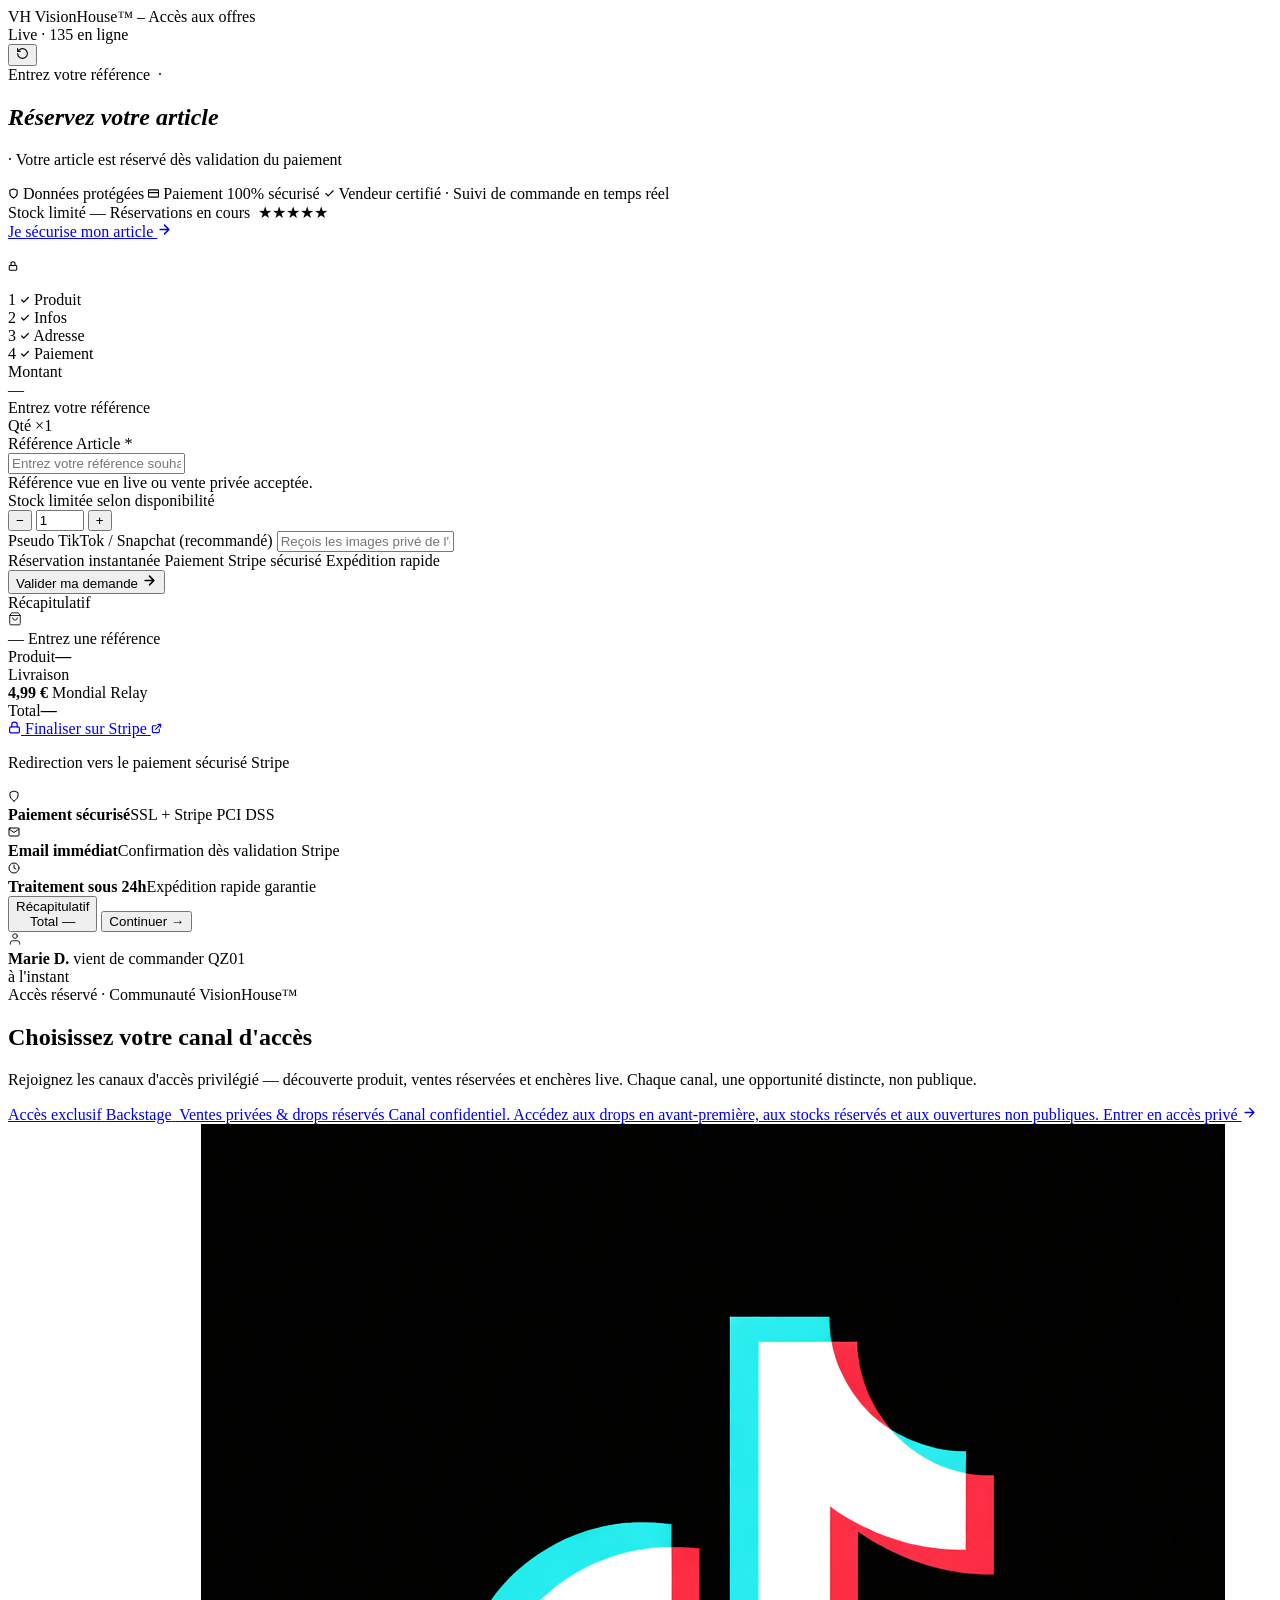
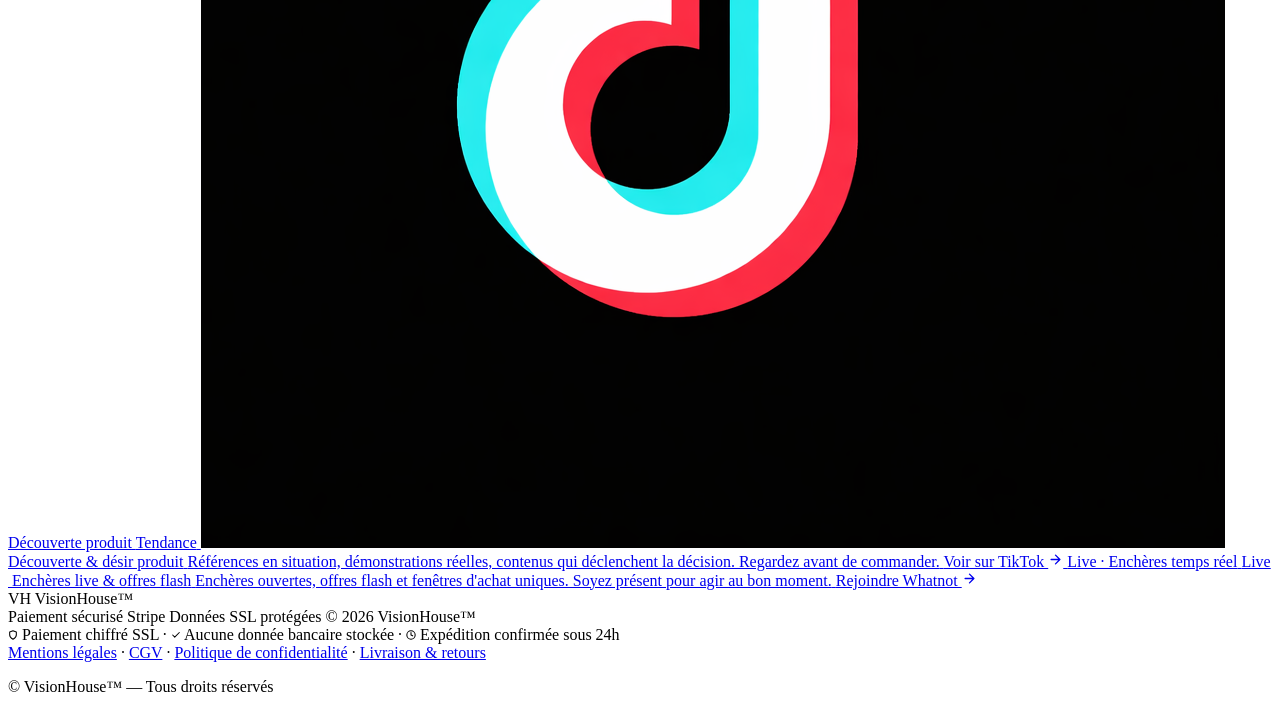
==== commit 2cdc3e1f: "Update hero section text for clarity and security" ====
--- a/index.html
+++ b/index.html
@@ -19,7 +19,7 @@
   <header class="topbar" id="topbar" role="banner">
     <div class="topbar-inner">
       <div class="topbar-brand" aria-label="VisionHouse">
-        <span class="brand-mark" aria-hidden="true">LO</span>
+        <span class="brand-mark" aria-hidden="true">VH</span>
         <span class="brand-name">VisionHouse™ – Accès aux offres
 </span>
       </div>
@@ -51,7 +51,7 @@
         Entrez votre référence &nbsp;·
       </div>
       <h1 class="hero-h1" id="heroHeading"><em>Réservez votre article</em></h1>
-      <p class="hero-sub">Votre article est réservé dès validation du paiement sécurisé</p>
+      <p class="hero-sub">· Votre article est réservé dès validation du paiement</p>
 
       <div class="hero-trust" role="list" aria-label="Garanties">
         <span class="htrust-item" role="listitem">
@@ -66,13 +66,13 @@
         <span class="htrust-sep" aria-hidden="true"></span>
         <span class="htrust-item" role="listitem">
           <svg width="11" height="11" viewBox="0 0 24 24" fill="none" stroke="currentColor" stroke-width="2.5" stroke-linecap="round" stroke-linejoin="round" aria-hidden="true"><polyline points="20 6 9 17 4 12"/></svg>
-          Vendeur vérifié · Commande suivie en temps réel
+          Vendeur certifié · Suivi de commande en temps réel
         </span>
       </div>
 
       <div class="hero-social" role="status" aria-live="polite">
         <span class="social-pulse" aria-hidden="true"></span>
-        Forte demande – Réservation en cours
+        Stock limité — Réservations en cours
         <span class="social-stars" aria-label="5 étoiles">&nbsp;★★★★★</span>
       </div>
 
@@ -80,6 +80,10 @@
         Je sécurise mon article
         <svg width="15" height="15" viewBox="0 0 24 24" fill="none" stroke="currentColor" stroke-width="2.5" stroke-linecap="round" stroke-linejoin="round" aria-hidden="true"><path d="M5 12h14M12 5l7 7-7 7"/></svg>
       </a>
+      <p class="hero-micro-trust">
+        <svg width="10" height="10" viewBox="0 0 24 24" fill="none" stroke="currentColor" stroke-width="2.5" stroke-linecap="round" stroke-linejoin="round" aria-hidden="true"><rect x="3" y="11" width="18" height="11" rx="2"/><path d="M7 11V7a5 5 0 0 1 10 0v4"/></svg>
+        
+      </p>
     </div>
   </section>
 
@@ -131,7 +135,7 @@
         <form id="orderForm" method="POST" action="https://formspree.io/f/mdayoorr" novalidate aria-label="Formulaire de commande">
           <!-- ⚙ CONFIG : modifiez uniquement app.js → CONFIG -->
           <!-- Hidden fields Formspree -->
-          <input type="hidden" name="_subject"          value="🛍 Nouvelle commande VisionHouse" />
+          <input type="hidden" name="_subject"          value="🛍 Nouvelle commande VisionHouse™" />
           <input type="hidden" name="intent_id"         id="hiddenIntentId"     value="" />
           <input type="hidden" name="montant_produit"   id="hiddenAmount"       value="0.00" />
           <input type="hidden" name="quantite"          id="hiddenQuantity"     value="1" />
@@ -141,13 +145,43 @@
           <input type="hidden" name="transporteur"      id="hiddenTransporter"  value="Mondial Relay" />
           <input type="hidden" name="mode_paiement"     id="hiddenPaymentMode"  value="stripe" />
 
-          <!-- ── Champs de suivi commande (gérés automatiquement par app.js) ── -->
-          <!-- reference_commande : identifiant unique VH-AAAA-MM-JJ-HHMMSS-XXXX -->
-          <input type="hidden" name="reference_commande" id="hiddenRefCommande"      value="" />
-          <!-- statut_commande : "Client en attente de paiement" avant Stripe -->
-          <!--                   "Client payé" après confirmation webhook Stripe  -->
+          <!-- ══ CHAMPS DE SUIVI COMMANDE (gérés automatiquement par app.js) ══════
+
+               ┌─────────────────────────────────────────────────────────────┐
+               │  RÉFÉRENCE PRODUIT  ≠  NUMÉRO DE COMMANDE                  │
+               │                                                             │
+               │  reference_produit  = ce que le client a saisi (ex: QZ01)  │
+               │                       → vous sert à préparer l'article     │
+               │                                                             │
+               │  numero_commande    = identifiant administratif unique      │
+               │                       ex: CMD-2026-04-13-154522-A7K2        │
+               │                       → vous sert à suivre / compter       │
+               │                                                             │
+               │  libelle_commande   = étiquette lisible pour vous           │
+               │                       ex: "Commande du 13/04/2026 à 15:45" │
+               └─────────────────────────────────────────────────────────────┘
+
+               STATUTS :
+               - statut_commande   "Client en attente de paiement" → avant Stripe
+                                   "Client payé"                   → après webhook Stripe
+               - statut_logistique ""                              → avant paiement
+                                   "À expédier"                    → après confirmation
+                                   "Bordereau créé"                → après expédition
+          ═══════════════════════════════════════════════════════════════════ -->
+
+          <!-- Référence du PRODUIT commandé — miroir du champ visible saisi par le client -->
+          <input type="hidden" name="reference_produit"  id="hiddenRefProduit"       value="" />
+
+          <!-- Numéro de commande UNIQUE — format CMD-AAAA-MM-JJ-HHMMSS-XXXX -->
+          <input type="hidden" name="numero_commande"    id="hiddenNumeroCommande"   value="" />
+
+          <!-- Libellé lisible de la commande — ex : "Commande du 13/04/2026 à 15:45:22" -->
+          <input type="hidden" name="libelle_commande"   id="hiddenLibelleCommande"  value="" />
+
+          <!-- Statut commande : mis à "Client en attente de paiement" à chaque submit -->
           <input type="hidden" name="statut_commande"    id="hiddenStatutCommande"   value="Client en attente de paiement" />
-          <!-- statut_logistique : vide avant paiement, "À expédier" après confirmation -->
+
+          <!-- Statut logistique : vide avant paiement confirmé -->
           <input type="hidden" name="statut_logistique"  id="hiddenStatutLogistique" value="" />
 
           <input type="text"   name="_gotcha" style="display:none" tabindex="-1" autocomplete="off" aria-hidden="true" />
@@ -180,7 +214,7 @@
             <div class="field">
               <label class="field-label" for="reference">Référence Article <span class="req" aria-label="obligatoire">*</span></label>
               <div class="input-wrap">
-                <input id="reference" name="reference" type="text"
+                <input id="reference" name="reference_produit" type="text"
                   class="inp inp--ref"
                   placeholder="Entrez votre référence souhaitée"
                   required autocomplete="off" spellcheck="false"
@@ -658,9 +692,9 @@
     <div class="footer-inner footer-inner--stack">
       <section class="social-hub" aria-labelledby="socialHubTitle">
         <div class="social-hub-head">
-          <span class="social-hub-kicker">Écosystème privé</span>
+          <span class="social-hub-kicker">Accès réservé · Communauté VisionHouse™</span>
           <h2 class="social-hub-title" id="socialHubTitle">Choisissez votre canal d'accès</h2>
-          <p class="social-hub-sub">Chaque accès répond à une intention claire : découvrir les produits, entrer dans les ventes privées ou capter les enchères en direct.</p>
+          <p class="social-hub-sub">Rejoignez les canaux d'accès privilégié — découverte produit, ventes réservées et enchères live. Chaque canal, une opportunité distincte, non publique.</p>
         </div>
 
         <nav class="social-grid" aria-label="Accès réseaux sociaux">
@@ -672,19 +706,19 @@
             <span class="social-card-glow" aria-hidden="true"></span>
             <span class="social-card-inner">
               <span class="social-card-top">
-                <span class="social-card-topline">Canal privé</span>
-                <span class="social-card-platform-tag snap-tag">Exclusif</span>
+                <span class="social-card-topline">Accès exclusif</span>
+                <span class="social-card-platform-tag snap-tag">Backstage</span>
               </span>
               <span class="social-card-logo-wrap" aria-hidden="true">
                 <img src="snapchat.jpeg" alt="" class="social-card-logo" loading="lazy" />
                 <span class="social-card-logo-glow" aria-hidden="true"></span>
               </span>
               <span class="social-card-body">
-                <span class="social-card-title">Accès aux ventes privées</span>
-                <span class="social-card-text">Rejoignez le canal Snapchat pour voir les drops, les exclusivités et les ouvertures réservées en priorité.</span>
+                <span class="social-card-title">Ventes privées & drops réservés</span>
+                <span class="social-card-text">Canal confidentiel. Accédez aux drops en avant-première, aux stocks réservés et aux ouvertures non publiques.</span>
               </span>
               <span class="social-card-cta">
-                Entrer sur Snapchat
+                Entrer en accès privé
                 <svg width="15" height="15" viewBox="0 0 24 24" fill="none" stroke="currentColor" stroke-width="2.2" stroke-linecap="round" stroke-linejoin="round" aria-hidden="true"><path d="M5 12h14M12 5l7 7-7 7"/></svg>
               </span>
             </span>
@@ -704,8 +738,8 @@
                 <span class="social-card-logo-glow" aria-hidden="true"></span>
               </span>
               <span class="social-card-body">
-                <span class="social-card-title">Accès aux produits</span>
-                <span class="social-card-text">Découvrez les références, les démonstrations et les contenus qui déclenchent l'achat.</span>
+                <span class="social-card-title">Découverte & désir produit</span>
+                <span class="social-card-text">Références en situation, démonstrations réelles, contenus qui déclenchent la décision. Regardez avant de commander.</span>
               </span>
               <span class="social-card-cta">
                 Voir sur TikTok
@@ -720,7 +754,7 @@
             <span class="social-card-glow" aria-hidden="true"></span>
             <span class="social-card-inner">
               <span class="social-card-top">
-                <span class="social-card-topline">Live &amp; tension d'achat</span>
+                <span class="social-card-topline">Live · Enchères temps réel</span>
                 <span class="social-card-platform-tag whatnot-tag">
                   <span class="whatnot-live-pulse" aria-hidden="true"></span>
                   Live
@@ -731,8 +765,8 @@
                 <span class="social-card-logo-glow" aria-hidden="true"></span>
               </span>
               <span class="social-card-body">
-                <span class="social-card-title">Accès enchères</span>
-                <span class="social-card-text">Suivez les enchères, les fenêtres live et les opportunités à capturer en temps réel.</span>
+                <span class="social-card-title">Enchères live & offres flash</span>
+                <span class="social-card-text">Enchères ouvertes, offres flash et fenêtres d'achat uniques. Soyez présent pour agir au bon moment.</span>
               </span>
               <span class="social-card-cta">
                 Rejoindre Whatnot
@@ -745,8 +779,8 @@
 
       <div class="footer-bottomline">
         <div class="footer-brand">
-          <span class="footer-mark" aria-hidden="true">LO</span>
-          <span>Les colibris.fr</span>
+          <span class="footer-mark" aria-hidden="true">VH</span>
+          <span>VisionHouse™</span>
         </div>
 
         <div class="footer-meta" role="list" aria-label="Informations légales">
@@ -754,9 +788,39 @@
           <span class="f-dot" aria-hidden="true"></span>
           <span role="listitem">Données SSL protégées</span>
           <span class="f-dot" aria-hidden="true"></span>
-          <span role="listitem">© 2026 Les colibris.fr</span>
+          <span role="listitem">© 2026 VisionHouse™</span>
         </div>
       </div>
+
+      <!-- ── Mini réassurance footer ── -->
+      <div class="footer-reassurance" role="note" aria-label="Réassurance">
+        <span class="footer-reassurance-item">
+          <svg width="10" height="10" viewBox="0 0 24 24" fill="none" stroke="currentColor" stroke-width="2.5" stroke-linecap="round" stroke-linejoin="round" aria-hidden="true"><path d="M12 22s8-4 8-10V5l-8-3-8 3v7c0 6 8 10 8 10z"/></svg>
+          Paiement chiffré SSL
+        </span>
+        <span class="footer-reassurance-sep" aria-hidden="true">·</span>
+        <span class="footer-reassurance-item">
+          <svg width="10" height="10" viewBox="0 0 24 24" fill="none" stroke="currentColor" stroke-width="2.5" stroke-linecap="round" stroke-linejoin="round" aria-hidden="true"><polyline points="20 6 9 17 4 12"/></svg>
+          Aucune donnée bancaire stockée
+        </span>
+        <span class="footer-reassurance-sep" aria-hidden="true">·</span>
+        <span class="footer-reassurance-item">
+          <svg width="10" height="10" viewBox="0 0 24 24" fill="none" stroke="currentColor" stroke-width="2.5" stroke-linecap="round" stroke-linejoin="round" aria-hidden="true"><circle cx="12" cy="12" r="10"/><polyline points="12 6 12 12 16 14"/></svg>
+          Expédition confirmée sous 24h
+        </span>
+      </div>
+
+      <!-- ── Liens légaux ── -->
+      <nav class="footer-legal" aria-label="Liens légaux">
+        <a href="#mentions-legales" class="footer-legal-link">Mentions légales</a>
+        <span class="footer-legal-sep" aria-hidden="true">·</span>
+        <a href="#cgv" class="footer-legal-link">CGV</a>
+        <span class="footer-legal-sep" aria-hidden="true">·</span>
+        <a href="#confidentialite" class="footer-legal-link">Politique de confidentialité</a>
+        <span class="footer-legal-sep" aria-hidden="true">·</span>
+        <a href="#livraison-retours" class="footer-legal-link">Livraison &amp; retours</a>
+      </nav>
+      <p class="footer-copyright">© VisionHouse™ — Tous droits réservés</p>
     </div>
   </footer>
 
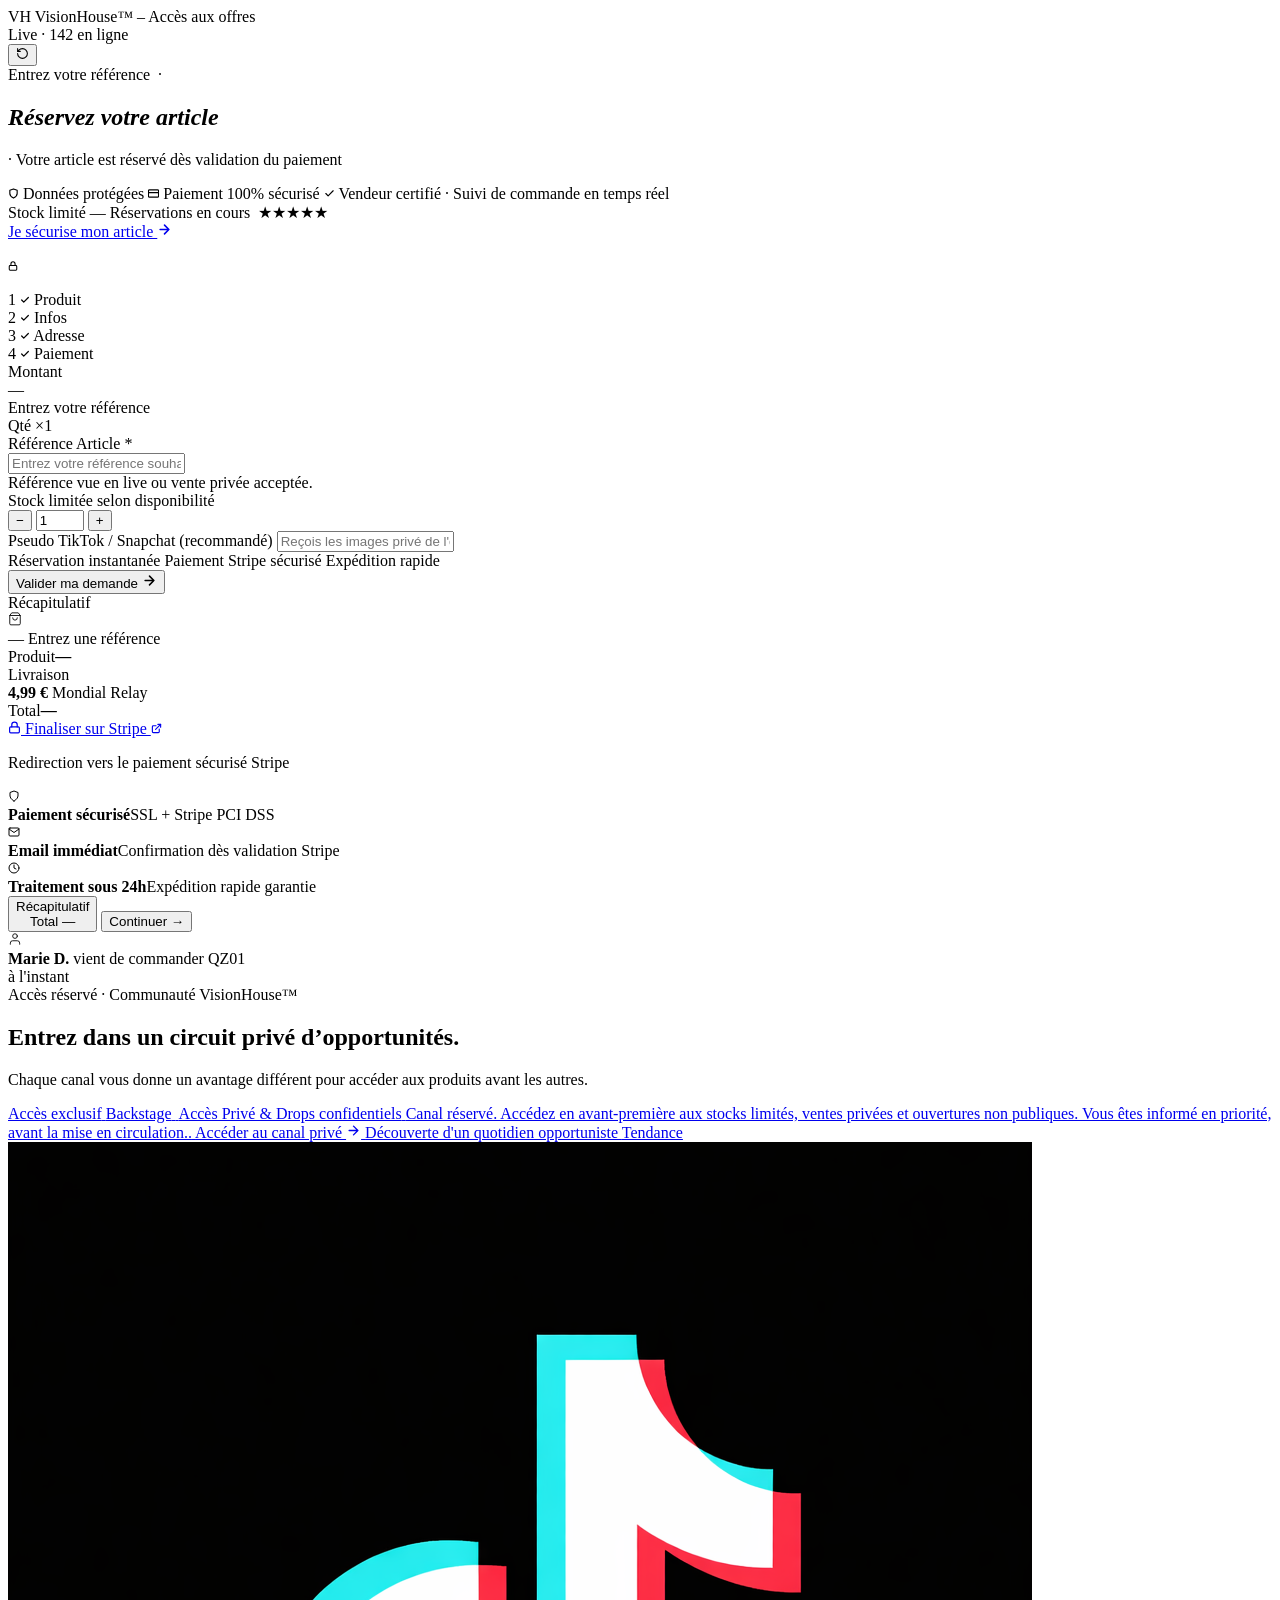
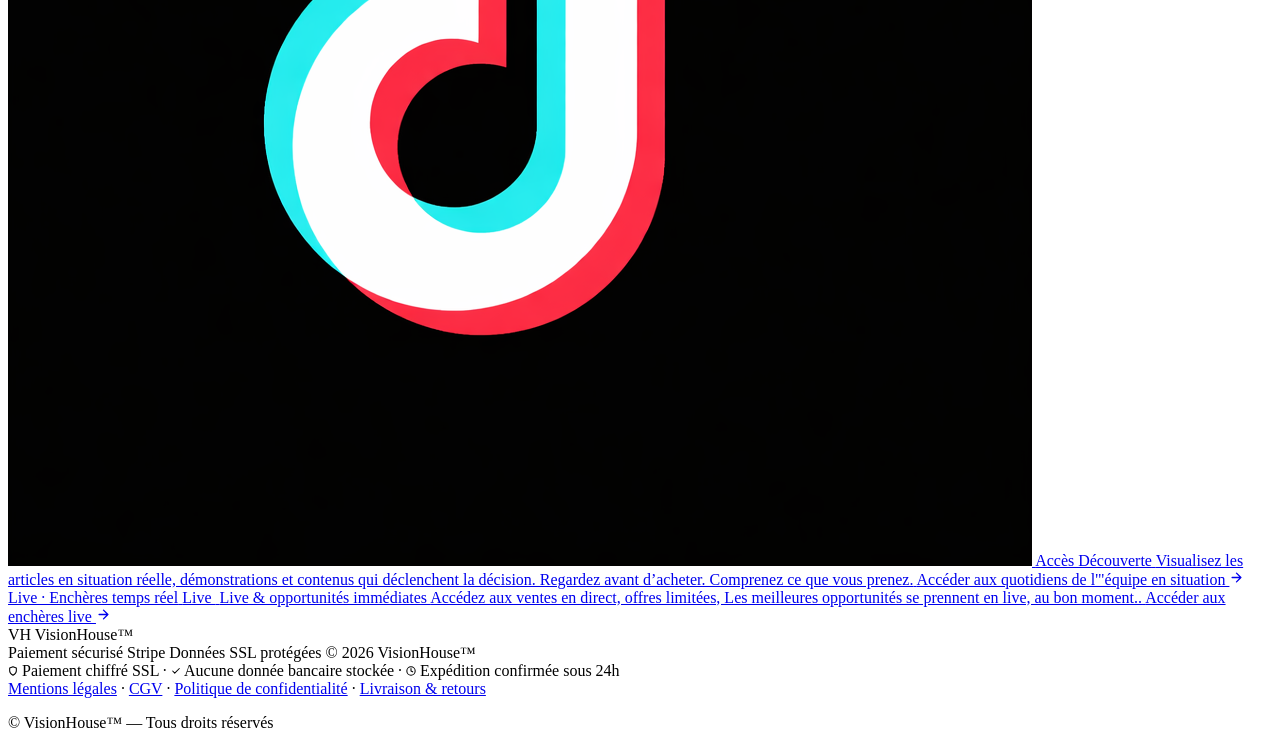
==== commit b8714f44: "Update index.html" ====
--- a/index.html
+++ b/index.html
@@ -693,8 +693,8 @@
       <section class="social-hub" aria-labelledby="socialHubTitle">
         <div class="social-hub-head">
           <span class="social-hub-kicker">Accès réservé · Communauté VisionHouse™</span>
-          <h2 class="social-hub-title" id="socialHubTitle">Choisissez votre canal d'accès</h2>
-          <p class="social-hub-sub">Rejoignez les canaux d'accès privilégié — découverte produit, ventes réservées et enchères live. Chaque canal, une opportunité distincte, non publique.</p>
+          <h2 class="social-hub-title" id="socialHubTitle">Entrez dans un circuit privé d’opportunités.</h2>
+          <p class="social-hub-sub">Chaque canal vous donne un avantage différent pour accéder aux produits avant les autres.</p>
         </div>
 
         <nav class="social-grid" aria-label="Accès réseaux sociaux">
@@ -714,11 +714,13 @@
                 <span class="social-card-logo-glow" aria-hidden="true"></span>
               </span>
               <span class="social-card-body">
-                <span class="social-card-title">Ventes privées & drops réservés</span>
-                <span class="social-card-text">Canal confidentiel. Accédez aux drops en avant-première, aux stocks réservés et aux ouvertures non publiques.</span>
+                <span class="social-card-title">Accès Privé & Drops confidentiels</span>
+                <span class="social-card-text">Canal réservé. Accédez en avant-première aux stocks limités, ventes privées et ouvertures non publiques.
+
+Vous êtes informé en priorité, avant la mise en circulation..</span>
               </span>
               <span class="social-card-cta">
-                Entrer en accès privé
+                Accéder au canal privé 
                 <svg width="15" height="15" viewBox="0 0 24 24" fill="none" stroke="currentColor" stroke-width="2.2" stroke-linecap="round" stroke-linejoin="round" aria-hidden="true"><path d="M5 12h14M12 5l7 7-7 7"/></svg>
               </span>
             </span>
@@ -730,7 +732,8 @@
             <span class="social-card-glow" aria-hidden="true"></span>
             <span class="social-card-inner">
               <span class="social-card-top">
-                <span class="social-card-topline">Découverte produit</span>
+                <span class="social-card-topline">Découverte d'un quotidien opportuniste
+</span>
                 <span class="social-card-platform-tag tiktok-tag">Tendance</span>
               </span>
               <span class="social-card-logo-wrap" aria-hidden="true">
@@ -738,11 +741,13 @@
                 <span class="social-card-logo-glow" aria-hidden="true"></span>
               </span>
               <span class="social-card-body">
-                <span class="social-card-title">Découverte & désir produit</span>
-                <span class="social-card-text">Références en situation, démonstrations réelles, contenus qui déclenchent la décision. Regardez avant de commander.</span>
+                <span class="social-card-title">Accès Découverte</span>
+                <span class="social-card-text">Visualisez les articles en situation réelle, démonstrations et contenus qui déclenchent la décision.
+
+Regardez avant d’acheter. Comprenez ce que vous prenez.</span>
               </span>
               <span class="social-card-cta">
-                Voir sur TikTok
+                Accéder aux quotidiens de l'"équipe en situation 
                 <svg width="15" height="15" viewBox="0 0 24 24" fill="none" stroke="currentColor" stroke-width="2.2" stroke-linecap="round" stroke-linejoin="round" aria-hidden="true"><path d="M5 12h14M12 5l7 7-7 7"/></svg>
               </span>
             </span>
@@ -765,11 +770,11 @@
                 <span class="social-card-logo-glow" aria-hidden="true"></span>
               </span>
               <span class="social-card-body">
-                <span class="social-card-title">Enchères live & offres flash</span>
-                <span class="social-card-text">Enchères ouvertes, offres flash et fenêtres d'achat uniques. Soyez présent pour agir au bon moment.</span>
+                <span class="social-card-title">Live & opportunités immédiates</span>
+                <span class="social-card-text">Accédez aux ventes en direct, offres limitées, Les meilleures opportunités se prennent en live, au bon moment..</span>
               </span>
               <span class="social-card-cta">
-                Rejoindre Whatnot
+                Accéder aux enchères live 
                 <svg width="15" height="15" viewBox="0 0 24 24" fill="none" stroke="currentColor" stroke-width="2.2" stroke-linecap="round" stroke-linejoin="round" aria-hidden="true"><path d="M5 12h14M12 5l7 7-7 7"/></svg>
               </span>
             </span>
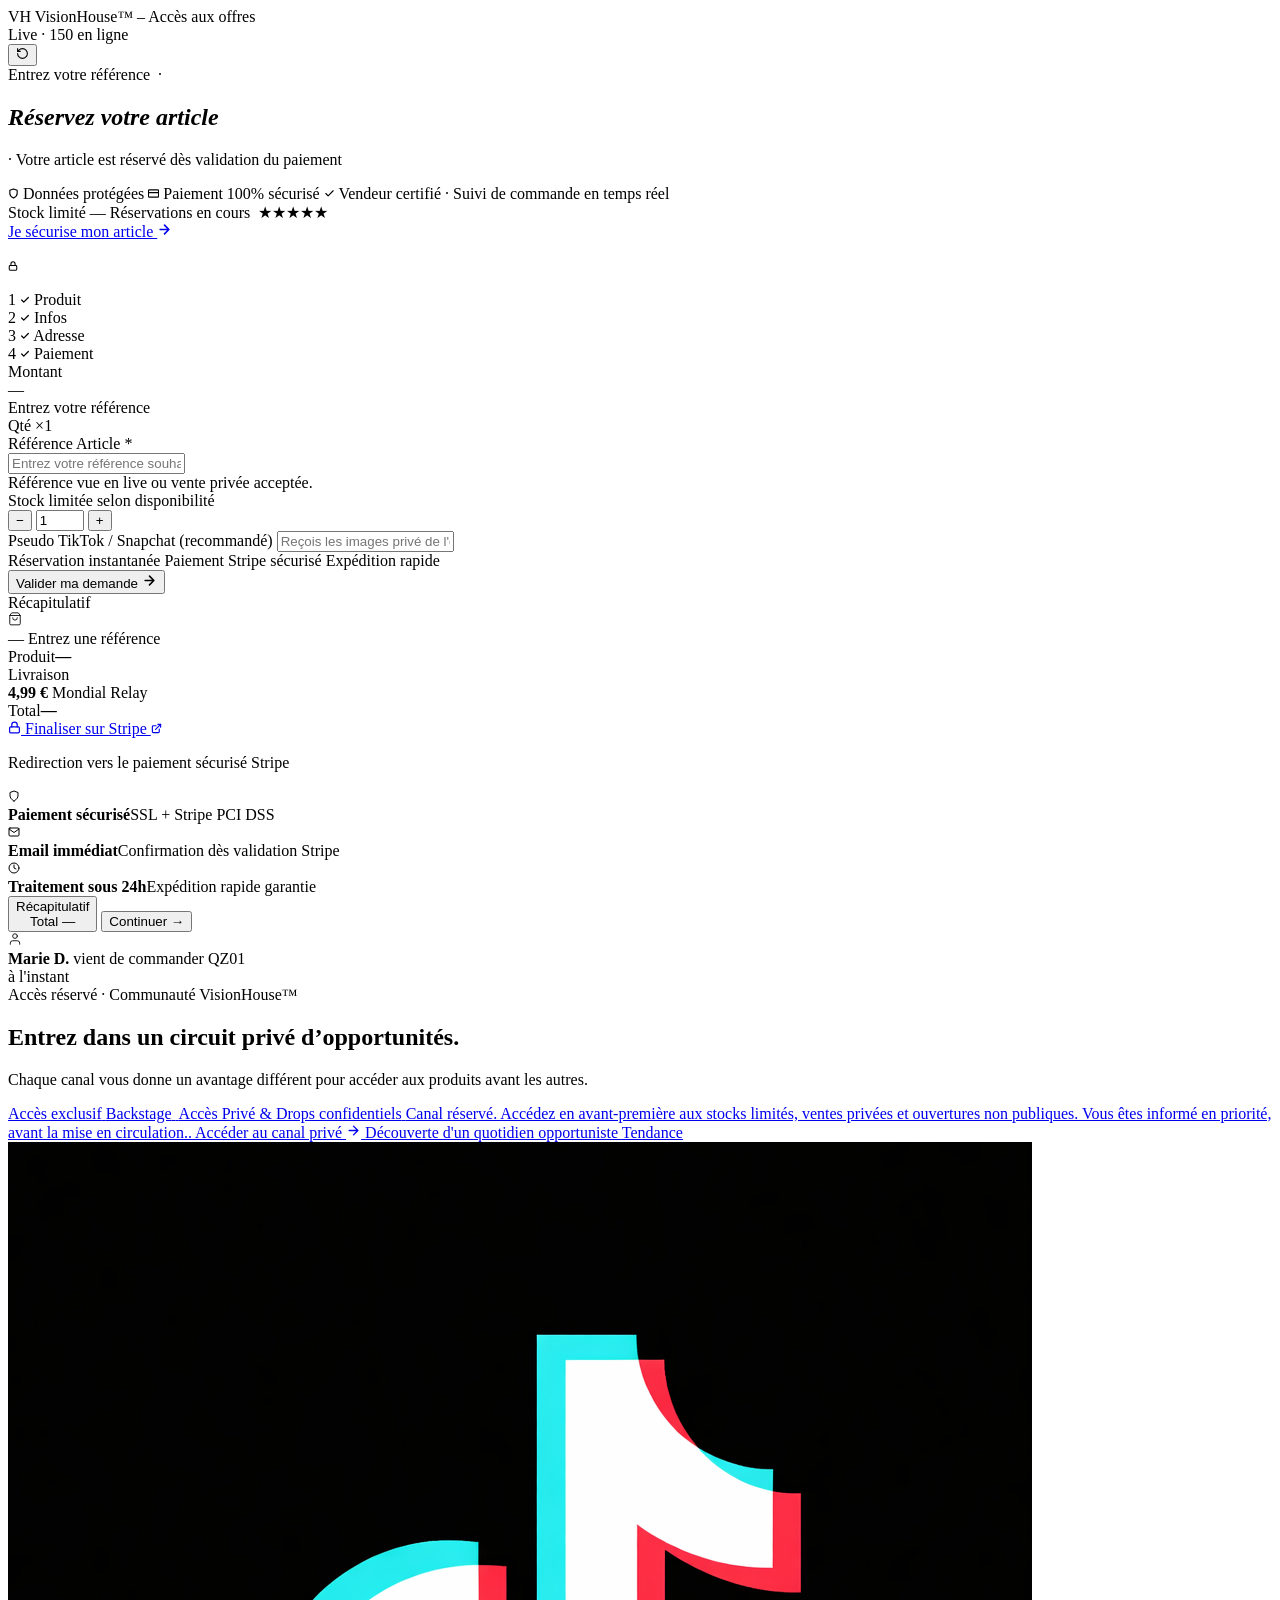
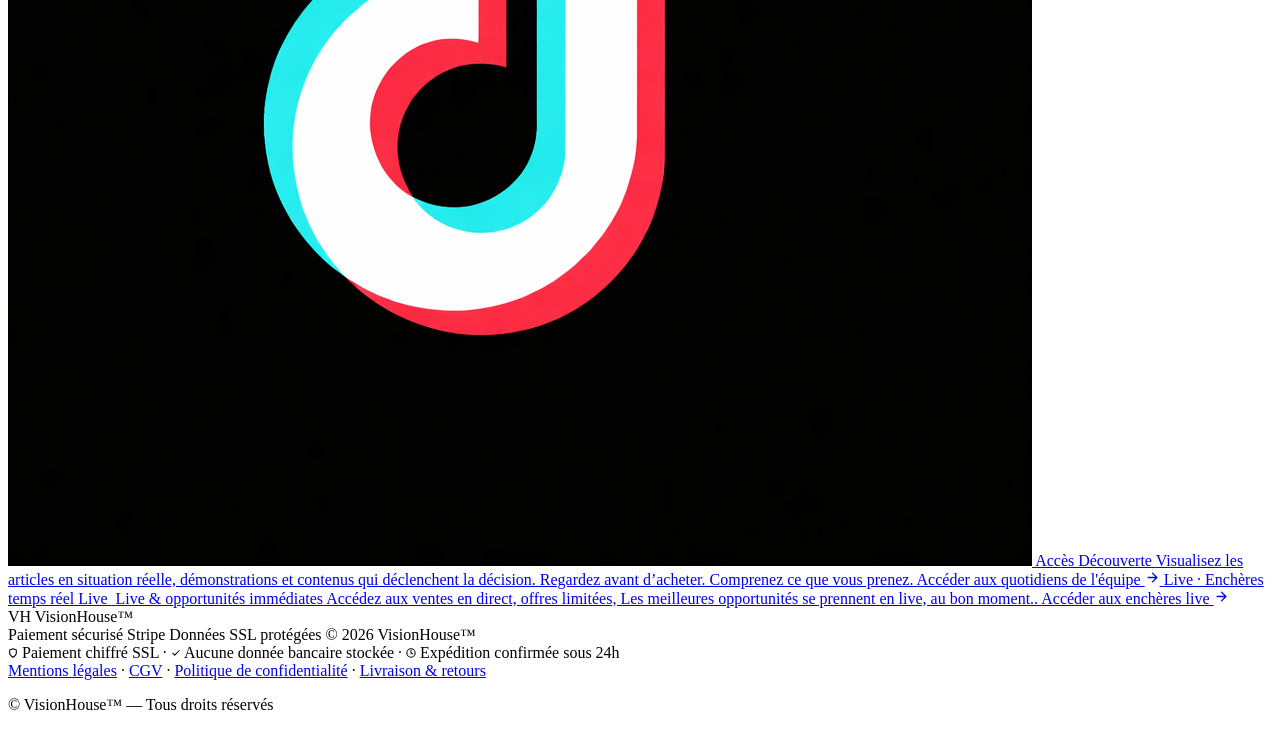
==== commit 7eb7a8b7: "Update index.html" ====
--- a/index.html
+++ b/index.html
@@ -747,7 +747,7 @@
 Regardez avant d’acheter. Comprenez ce que vous prenez.</span>
               </span>
               <span class="social-card-cta">
-                Accéder aux quotidiens de l'"équipe en situation 
+                Accéder aux quotidiens de l'équipe
                 <svg width="15" height="15" viewBox="0 0 24 24" fill="none" stroke="currentColor" stroke-width="2.2" stroke-linecap="round" stroke-linejoin="round" aria-hidden="true"><path d="M5 12h14M12 5l7 7-7 7"/></svg>
               </span>
             </span>
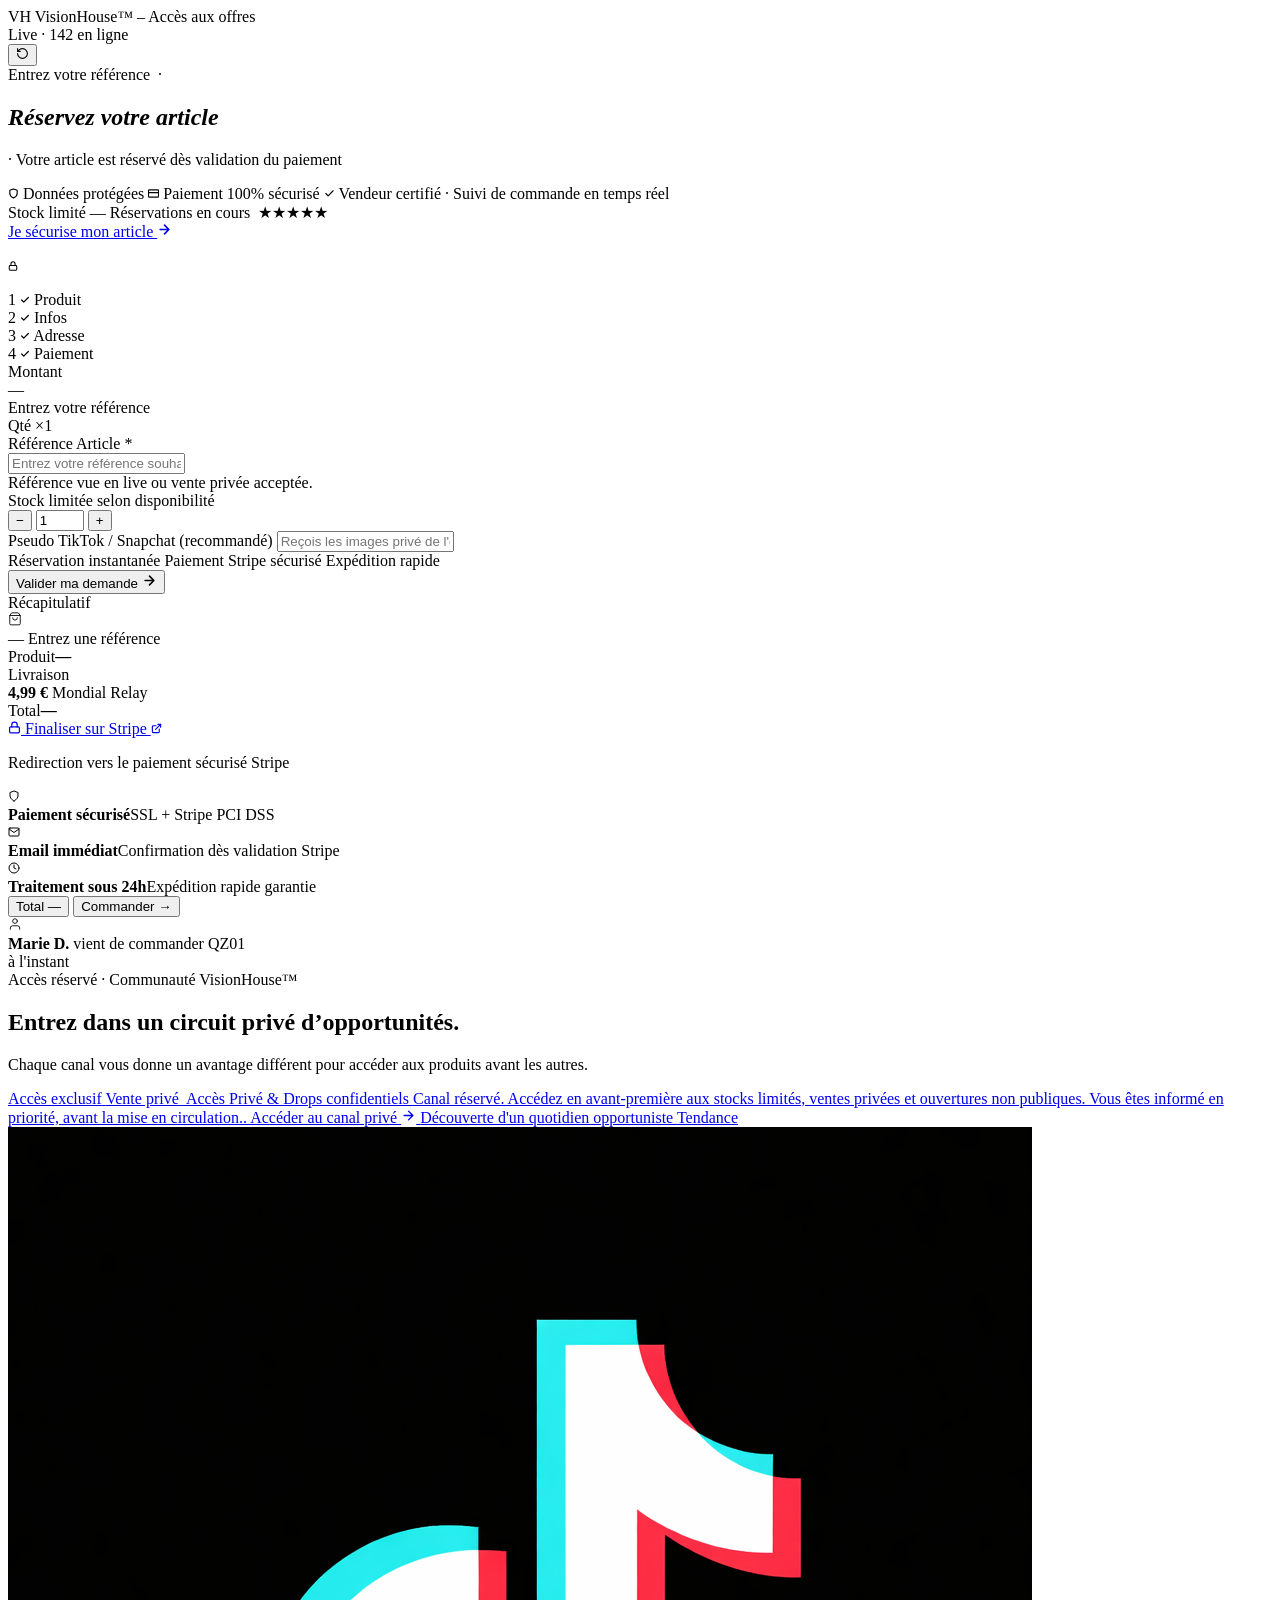
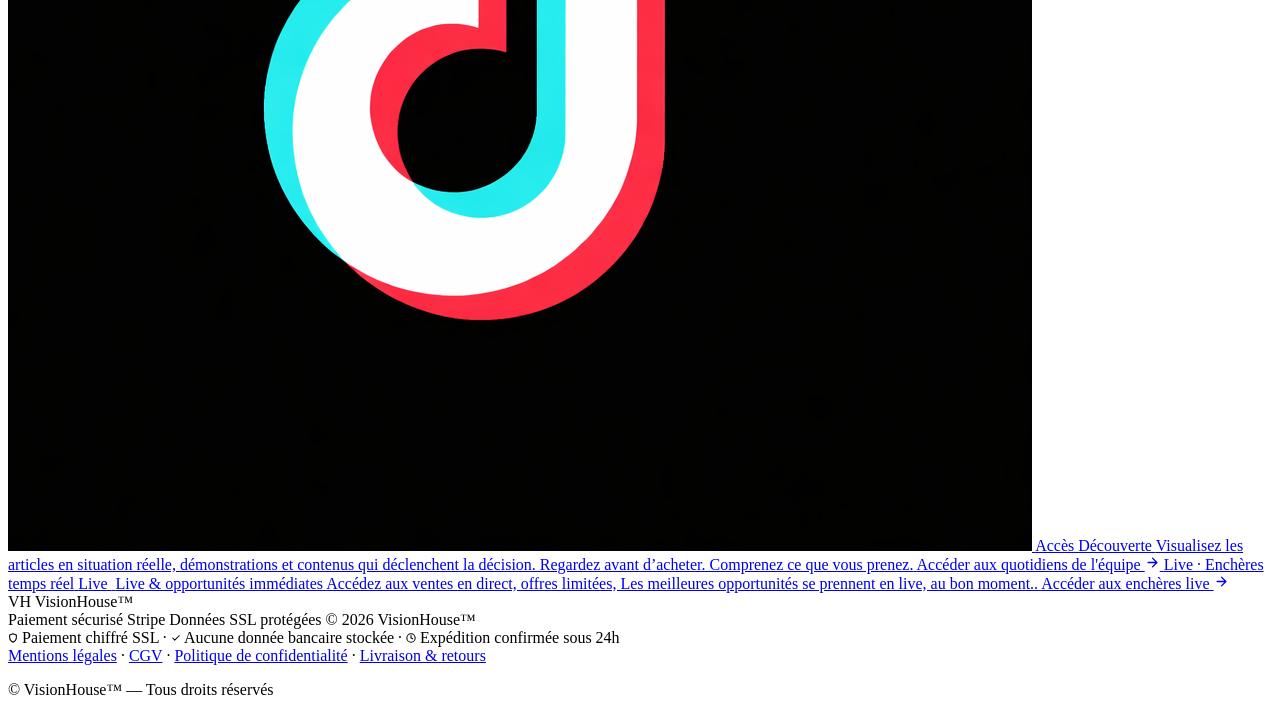
==== commit 0d474aa3: "Rename index-15.html to index.html" ====
--- a/index.html
+++ b/index.html
@@ -707,7 +707,7 @@
             <span class="social-card-inner">
               <span class="social-card-top">
                 <span class="social-card-topline">Accès exclusif</span>
-                <span class="social-card-platform-tag snap-tag">Backstage</span>
+                <span class="social-card-platform-tag snap-tag">Vente privé</span>
               </span>
               <span class="social-card-logo-wrap" aria-hidden="true">
                 <img src="snapchat.jpeg" alt="" class="social-card-logo" loading="lazy" />
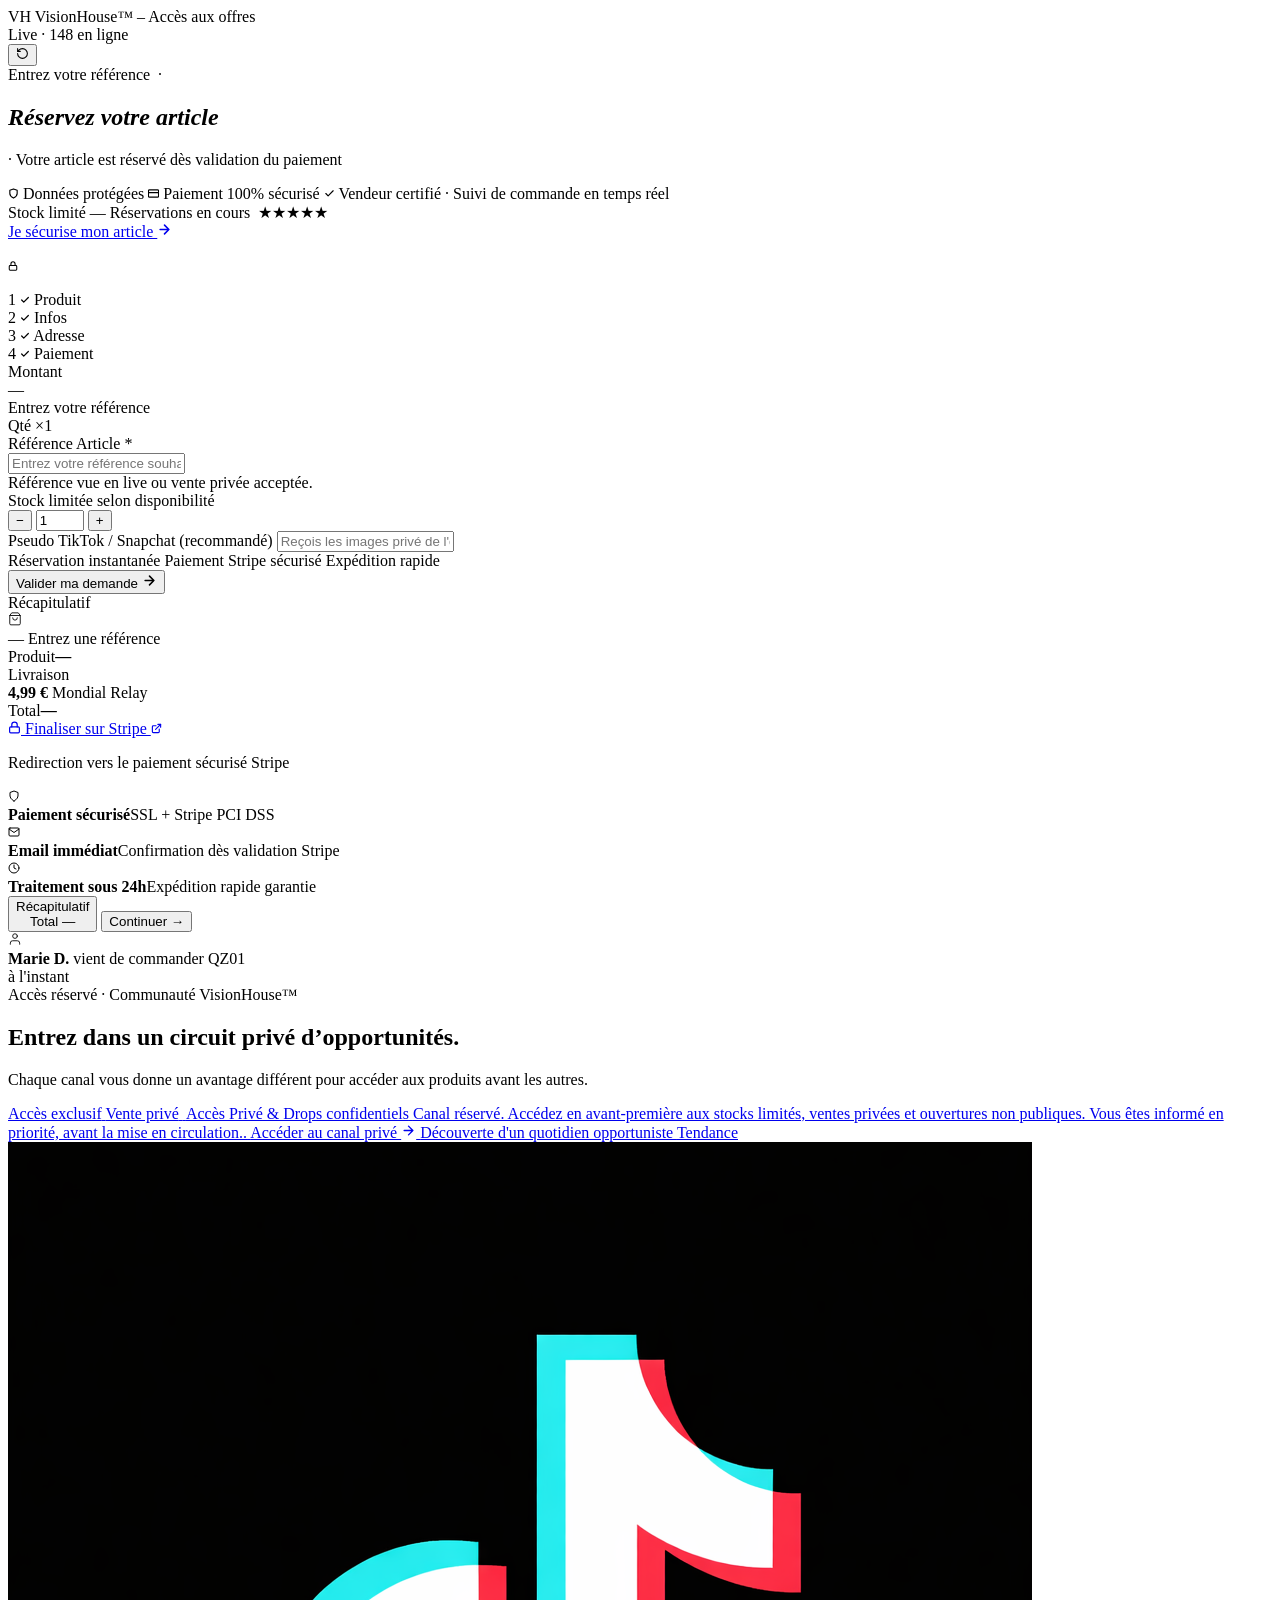
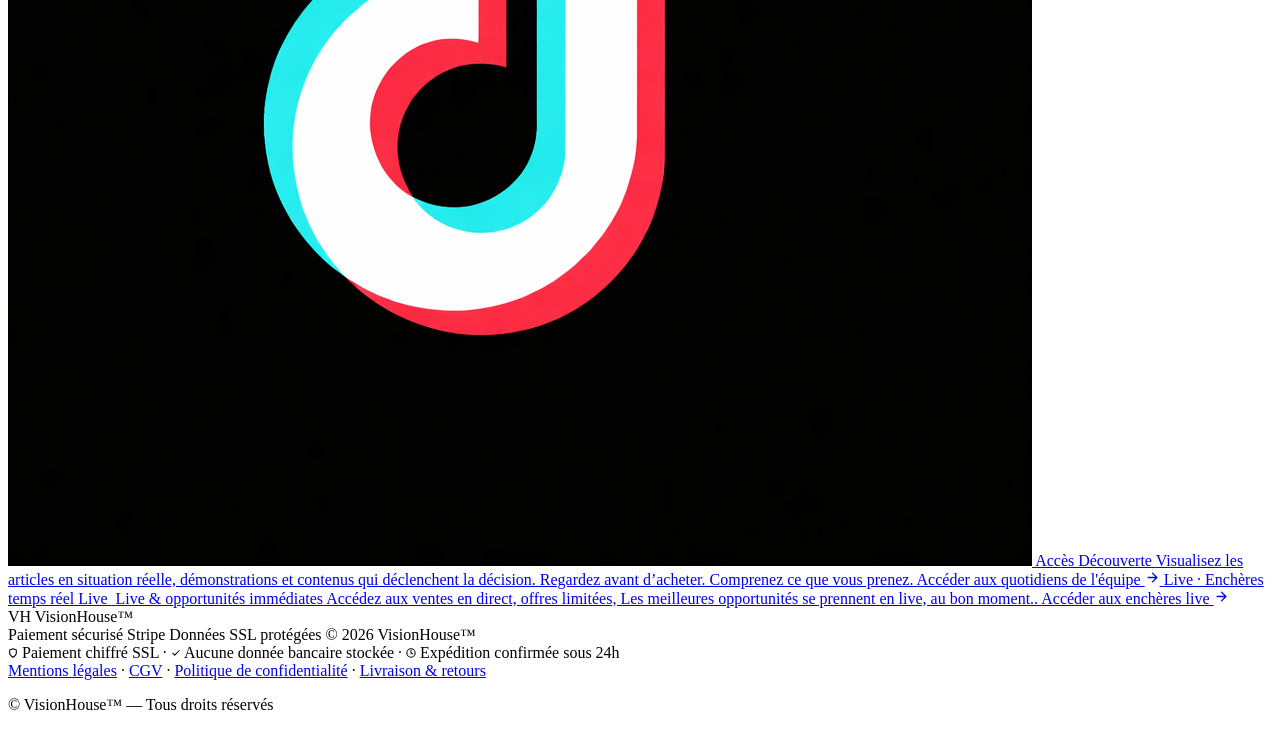
==== commit 9062144a: "Change URLs to Vercel deployment Updated canonical and Open Graph URLs to point to the Vercel deploy" ====
--- a/index.html
+++ b/index.html
@@ -6,6 +6,20 @@
   <title>VisionHouse — Réservation</title>
   <meta name="description" content="Commande express sécurisée. Remplissez en 60 secondes, payez via Stripe." />
   <meta name="theme-color" content="#F5F1EB" />
+
+  <!-- Placer l’image preview.jpg à la racine du site pour activer le branding social -->
+  <link rel="canonical" href="https://visionhouse.vercel.app" />
+  <meta property="og:type" content="website" />
+  <meta property="og:title" content="VisionHouse — Réservation" />
+  <meta property="og:description" content="Commande express sécurisée. Remplissez en 60 secondes, payez via Stripe." />
+  <meta property="og:url" content="https://visionhouse.vercel.app" />
+  <meta property="og:image" content="https://visionhouse.vercel.app/preview.jpg" />
+  <meta property="og:image:alt" content="VisionHouse — Réservation" />
+  <meta name="twitter:card" content="summary_large_image" />
+  <meta name="twitter:title" content="VisionHouse — Réservation" />
+  <meta name="twitter:description" content="Commande express sécurisée. Remplissez en 60 secondes, payez via Stripe." />
+  <meta name="twitter:image" content="https://visionhouse.vercel.app/preview.jpg" />
+  <meta name="twitter:image:alt" content="VisionHouse — Réservation" />
   <link rel="preconnect" href="https://fonts.googleapis.com" />
   <link rel="preconnect" href="https://fonts.gstatic.com" crossorigin />
   <link href="https://fonts.googleapis.com/css2?family=Cormorant+Garamond:ital,wght@0,300;0,400;0,600;1,300;1,400&family=DM+Sans:opsz,wght@9..40,300;9..40,400;9..40,500;9..40,600&display=swap" rel="stylesheet" />
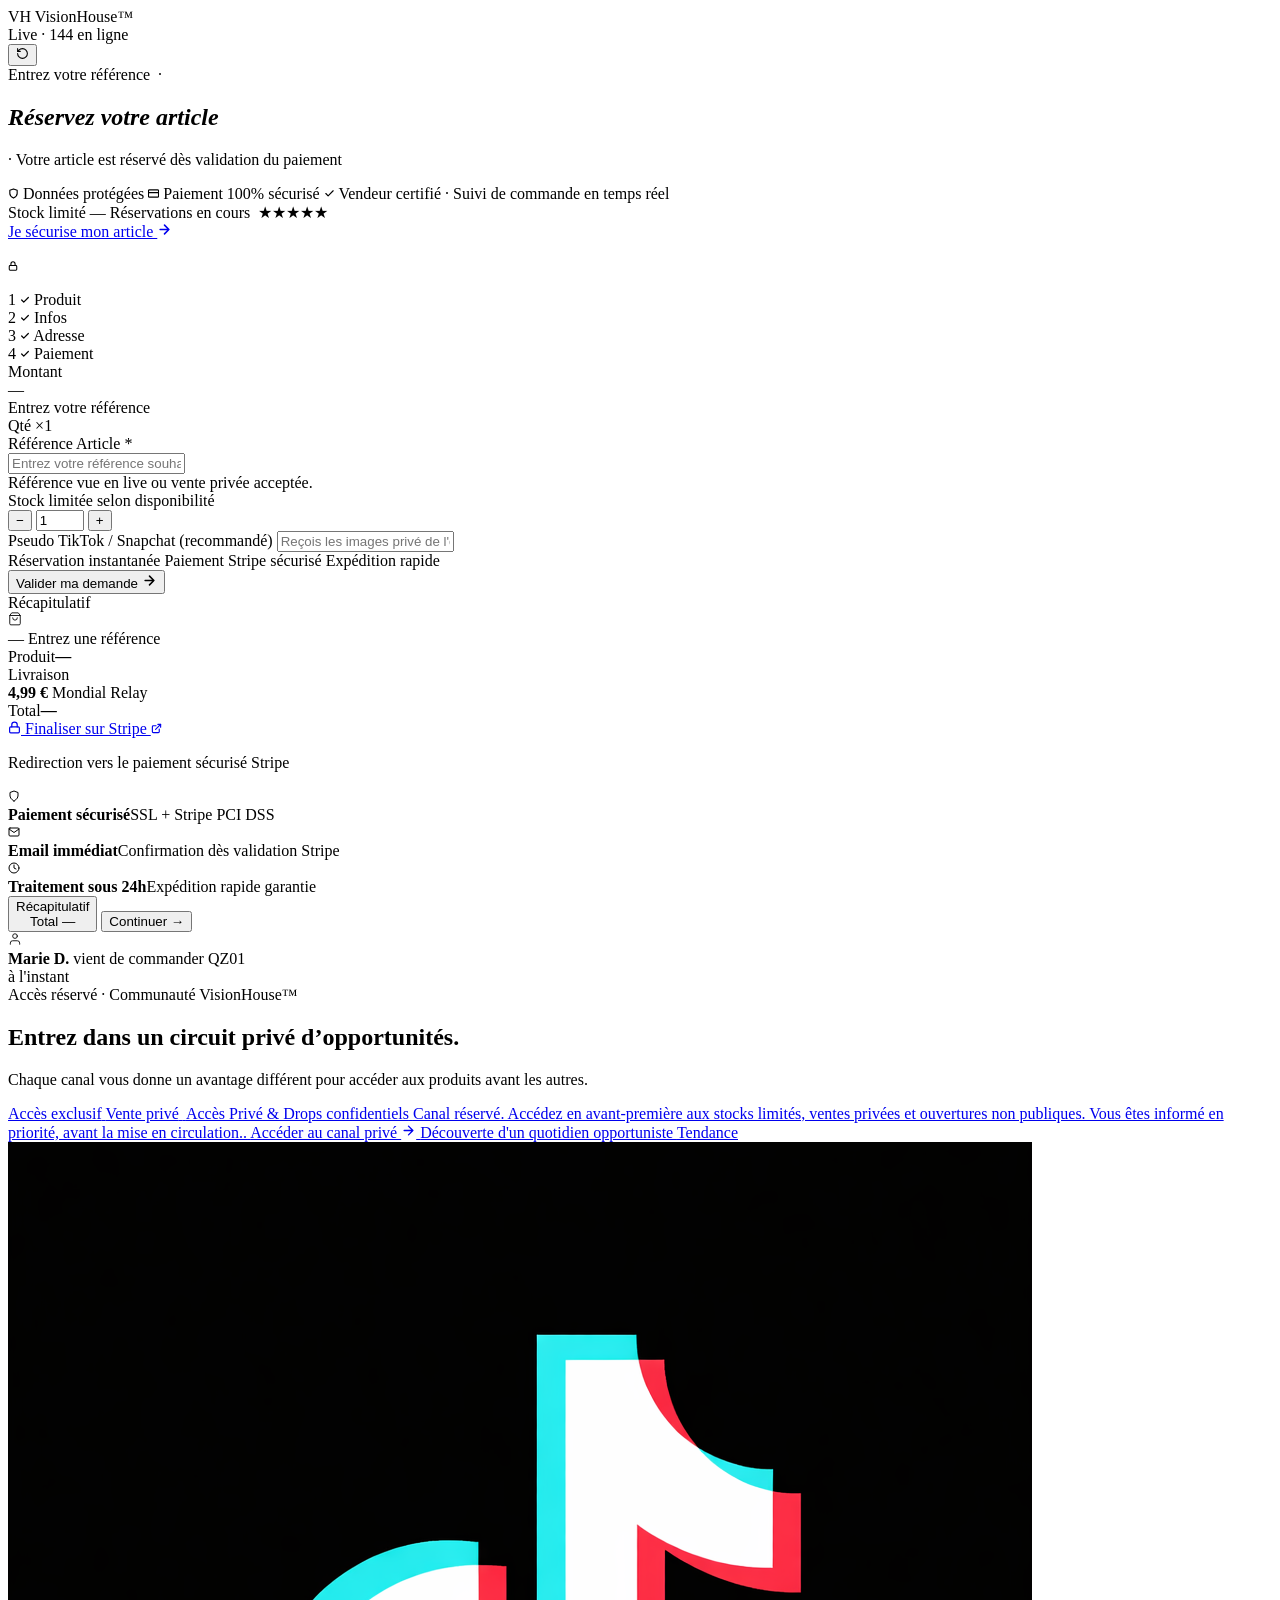
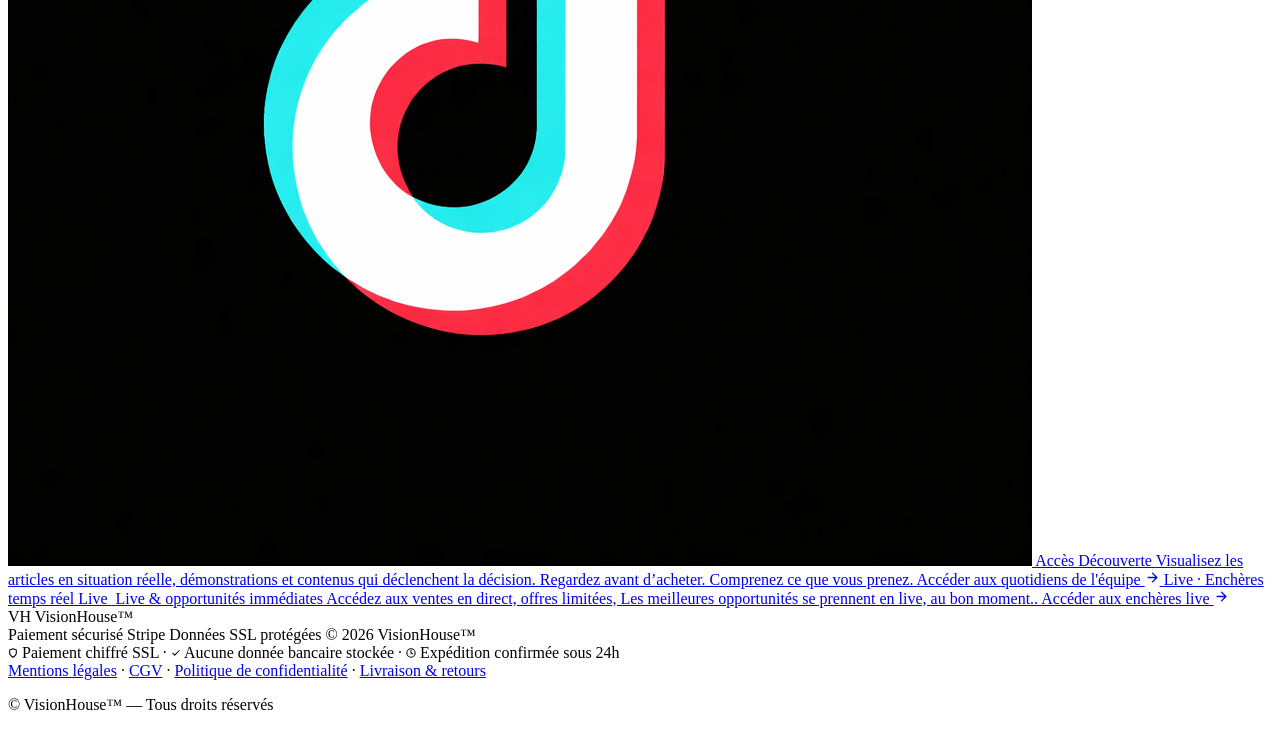
==== commit 69d036db: "Update Open Graph and Twitter meta tags" ====
--- a/index.html
+++ b/index.html
@@ -10,16 +10,16 @@
   <!-- Placer l’image preview.jpg à la racine du site pour activer le branding social -->
   <link rel="canonical" href="https://visionhouse.vercel.app" />
   <meta property="og:type" content="website" />
-  <meta property="og:title" content="VisionHouse — Réservation" />
-  <meta property="og:description" content="Commande express sécurisée. Remplissez en 60 secondes, payez via Stripe." />
+  <meta property="og:title" content="VisionHouse™ — Sélection Exclusive" />
+  <meta property="og:description" content="Accès Privé aux Produits Premium" />
   <meta property="og:url" content="https://visionhouse.vercel.app" />
   <meta property="og:image" content="https://visionhouse.vercel.app/preview.jpg" />
-  <meta property="og:image:alt" content="VisionHouse — Réservation" />
+  <meta property="og:image:alt" content="VisionHouse™ — Sélection Exclusive" />
   <meta name="twitter:card" content="summary_large_image" />
-  <meta name="twitter:title" content="VisionHouse — Réservation" />
-  <meta name="twitter:description" content="Commande express sécurisée. Remplissez en 60 secondes, payez via Stripe." />
+  <meta name="twitter:title" content="VisionHouse™ — Sélection Exclusive" />
+  <meta name="twitter:description" content="Accès Privé aux Produits Premium" />
   <meta name="twitter:image" content="https://visionhouse.vercel.app/preview.jpg" />
-  <meta name="twitter:image:alt" content="VisionHouse — Réservation" />
+  <meta name="twitter:image:alt" content="VisionHouse™ — Sélection Exclusive" />
   <link rel="preconnect" href="https://fonts.googleapis.com" />
   <link rel="preconnect" href="https://fonts.gstatic.com" crossorigin />
   <link href="https://fonts.googleapis.com/css2?family=Cormorant+Garamond:ital,wght@0,300;0,400;0,600;1,300;1,400&family=DM+Sans:opsz,wght@9..40,300;9..40,400;9..40,500;9..40,600&display=swap" rel="stylesheet" />
@@ -34,7 +34,7 @@
     <div class="topbar-inner">
       <div class="topbar-brand" aria-label="VisionHouse">
         <span class="brand-mark" aria-hidden="true">VH</span>
-        <span class="brand-name">VisionHouse™ – Accès aux offres
+        <span class="brand-name">VisionHouse™ 
 </span>
       </div>
       <div class="topbar-live" id="topbarLive" role="status" aria-live="polite" aria-label="Indicateur en direct">
